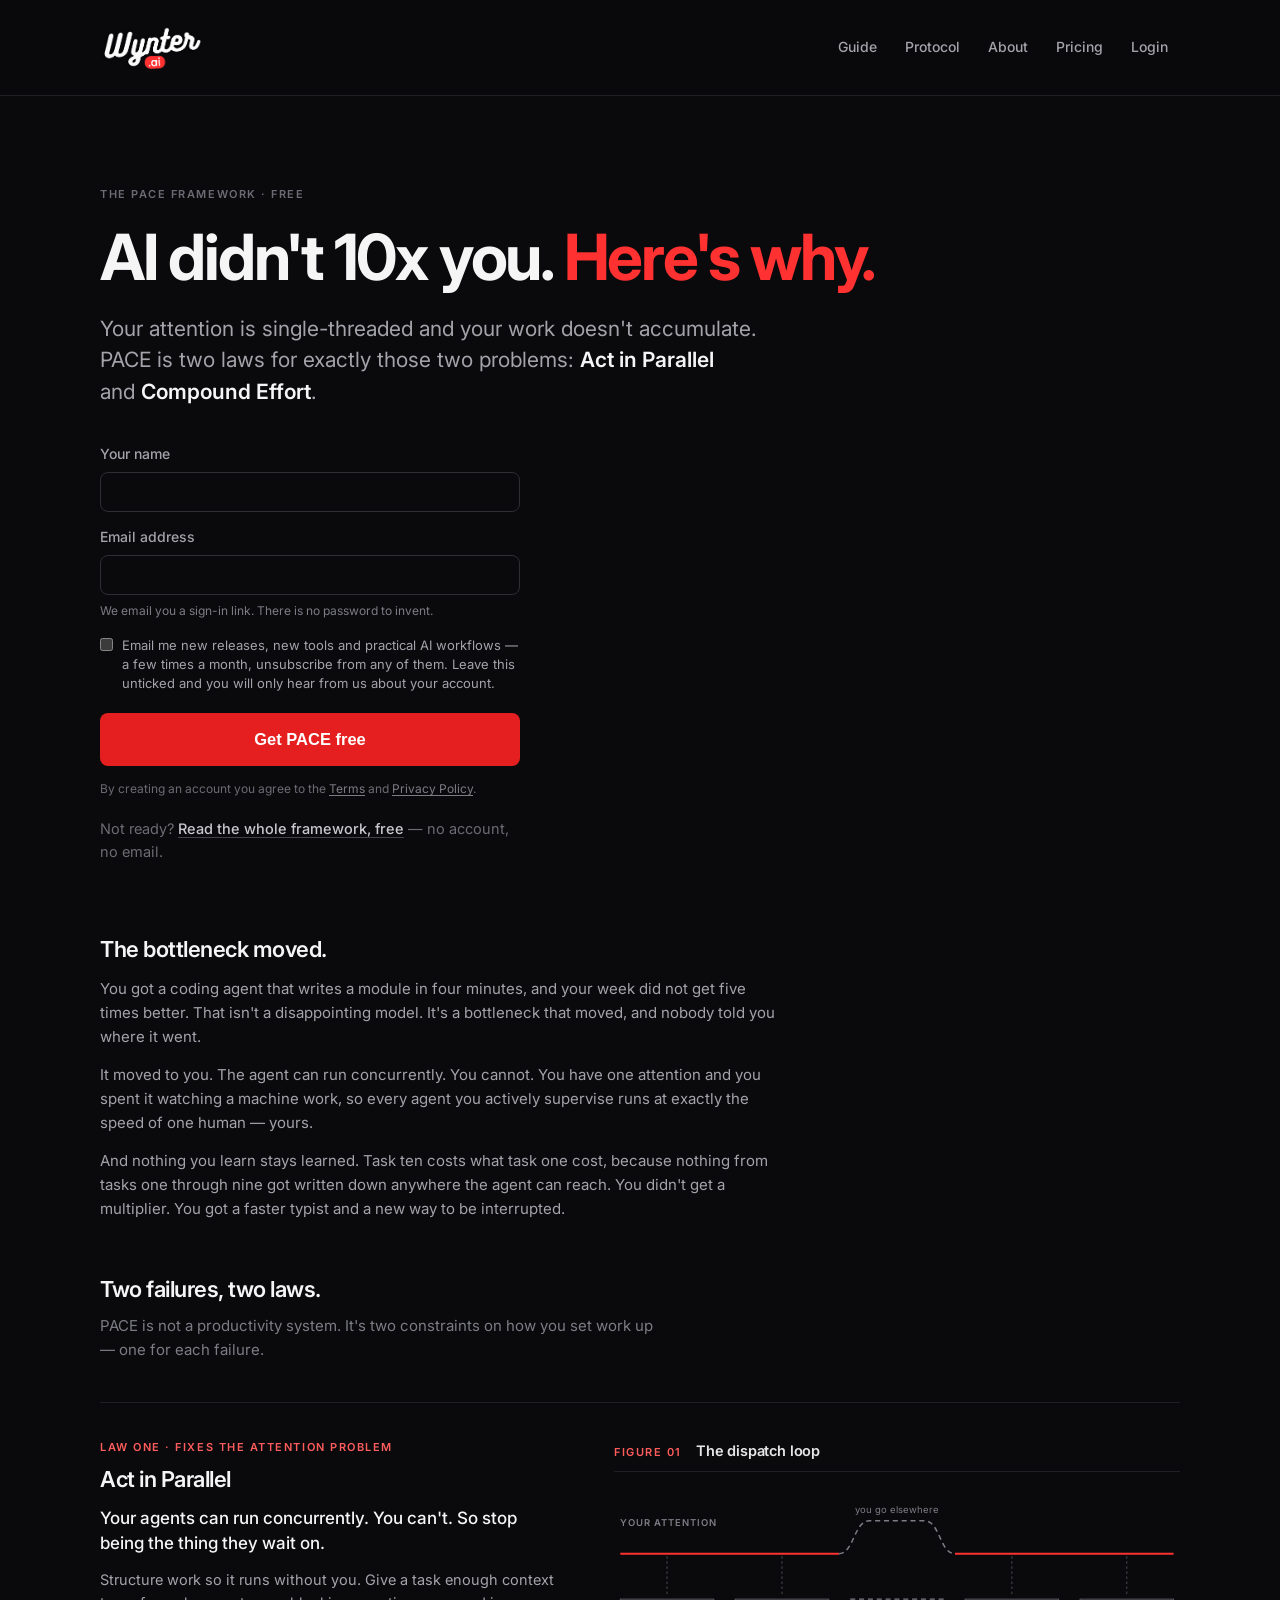
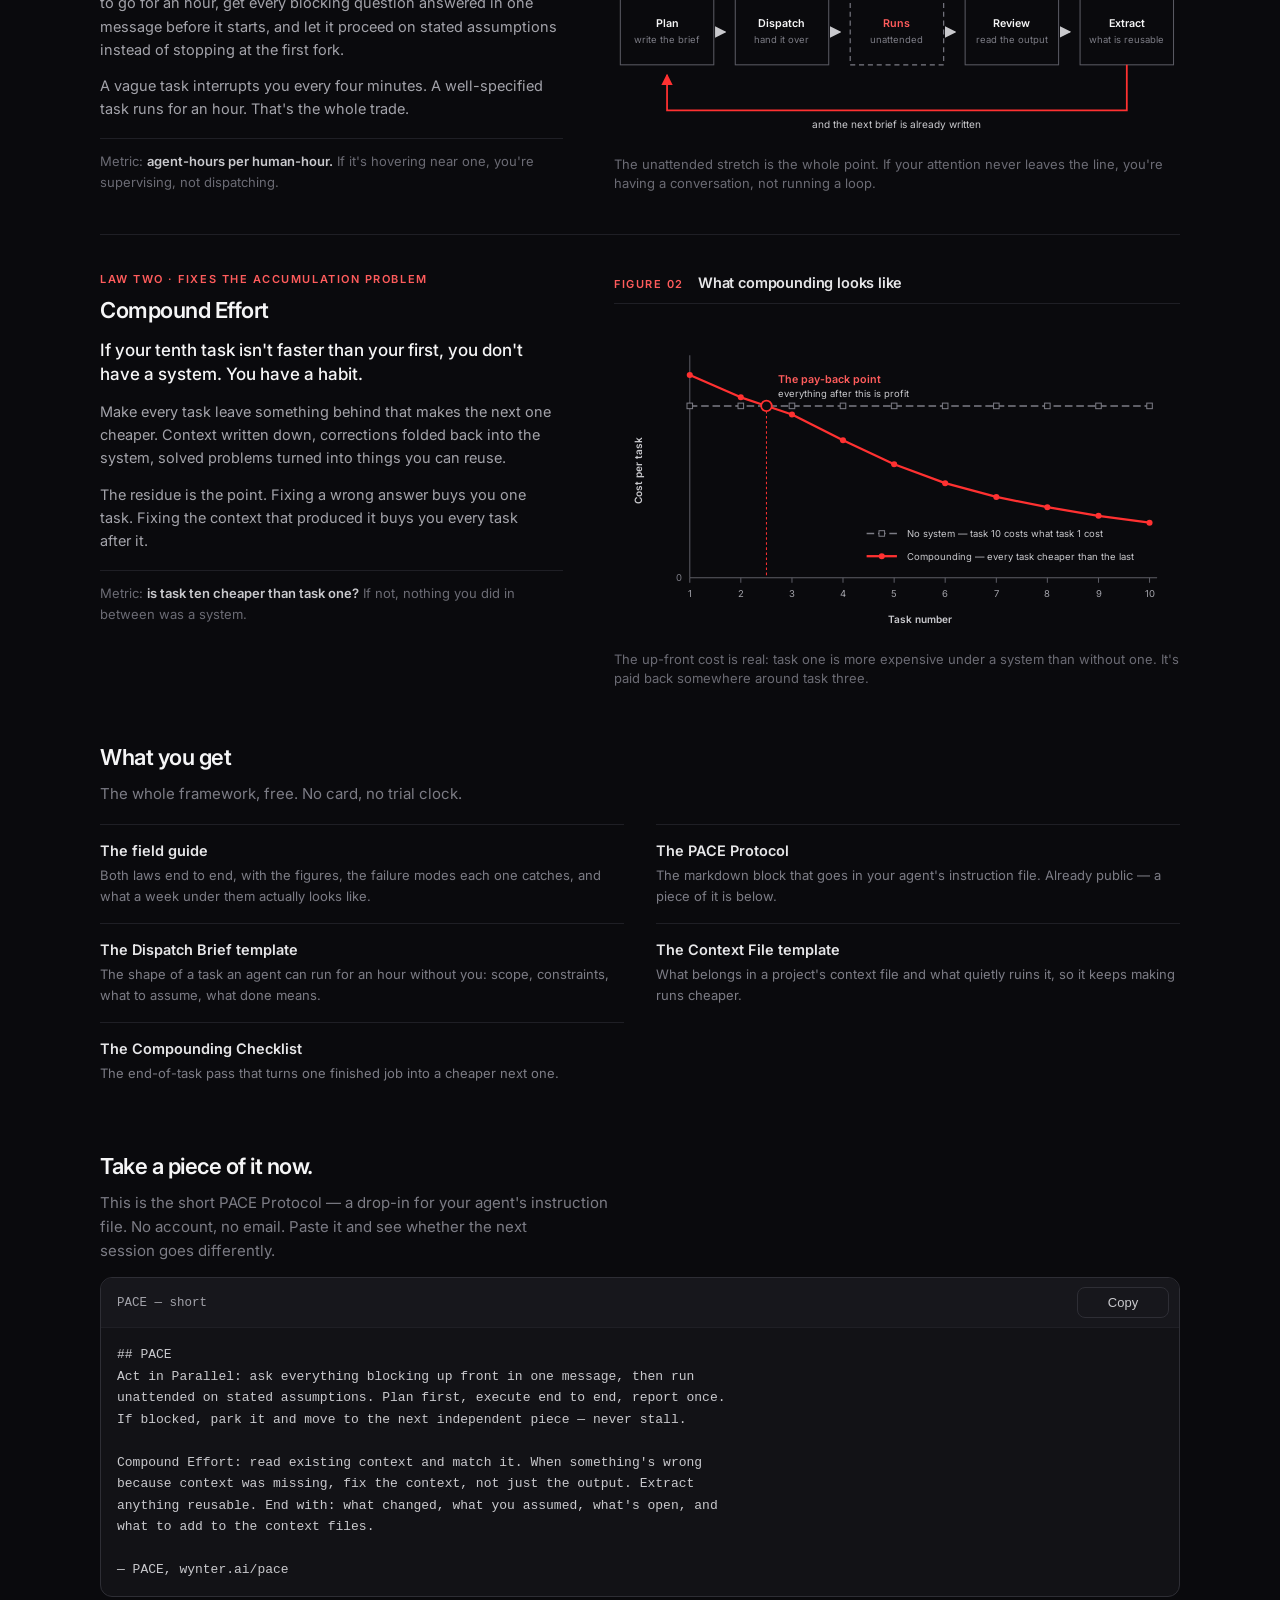
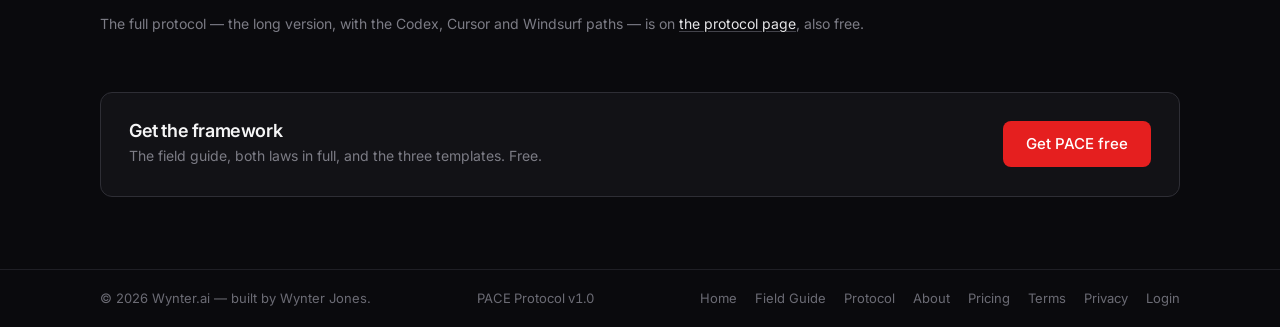
==== index.html @ 8f94af9b "Replace the broken join link with a real signup form Every CTA pointed at account.wynter.ai/join/wyn" ====
<!DOCTYPE html>
<html lang="en">
<head>
<meta charset="utf-8">
<meta name="viewport" content="width=device-width, initial-scale=1">
<title>AI didn't 10x you. Here's why. — Wynter.ai</title>
<meta name="description" content="The bottleneck was never the model's speed. PACE is two laws — Act in Parallel and Compound Effort — for people who work with coding agents. The field guide, the protocol and the templates are free.">
<link rel="canonical" href="https://wynter.ai/">
<meta name="theme-color" content="#0a0a0d">
<meta name="author" content="Wynter Jones">

<meta property="og:type" content="website">
<meta property="og:site_name" content="Wynter.ai">
<meta property="og:url" content="https://wynter.ai/">
<meta property="og:title" content="AI didn't 10x you. Here's why.">
<meta property="og:description" content="Your agents can run concurrently. You can't. PACE is two laws — Act in Parallel and Compound Effort — and the whole framework is free.">
<meta property="og:image" content="https://wynter.ai/assets/og.png">
<meta property="og:image:width" content="1200">
<meta property="og:image:height" content="630">
<meta property="og:image:alt" content="Wynter.ai — the agentic engineer's toolkit">
<meta name="twitter:card" content="summary_large_image">
<meta name="twitter:title" content="AI didn't 10x you. Here's why.">
<meta name="twitter:description" content="Your agents can run concurrently. You can't. PACE is two laws — Act in Parallel and Compound Effort — and the whole framework is free.">
<meta name="twitter:image" content="https://wynter.ai/assets/og.png">

<link rel="icon" href="/assets/favicon.ico" sizes="32x32">
<link rel="icon" href="/assets/favicon-32x32.png" type="image/png" sizes="32x32">
<link rel="icon" href="/assets/favicon-16x16.png" type="image/png" sizes="16x16">
<link rel="apple-touch-icon" href="/assets/apple-touch-icon.png" sizes="180x180">
<link rel="manifest" href="/site.webmanifest">

<link rel="preconnect" href="https://fonts.googleapis.com">
<link rel="preconnect" href="https://fonts.gstatic.com" crossorigin>
<!-- The signup form posts to the account platform, so the connection is worth
     opening before anyone submits. -->
<link rel="preconnect" href="https://account.wynter.ai">
<link rel="preload" as="image" href="/assets/wynterai-logo.png">
<link rel="stylesheet" href="https://fonts.googleapis.com/css2?family=Inter:wght@400;500;600;700&display=swap">
<link rel="stylesheet" href="/styles.css">
<!-- The home page is now a PACE page, so it reuses the same components as
     /pace/ and /pace/protocol/ rather than growing a stylesheet of its own. -->
<link rel="stylesheet" href="/pace.css">

<script type="application/ld+json">
{
  "@context": "https://schema.org",
  "@graph": [
    {
      "@type": "Organization",
      "@id": "https://wynter.ai/#org",
      "name": "Wynter.ai",
      "url": "https://wynter.ai/",
      "logo": "https://wynter.ai/assets/wynterai-logo.png",
      "founder": { "@type": "Person", "name": "Wynter Jones", "url": "https://wynter.ai/about" }
    },
    {
      "@type": "WebSite",
      "@id": "https://wynter.ai/#site",
      "url": "https://wynter.ai/",
      "name": "Wynter.ai",
      "description": "PACE — Parallel Action, Compounding Effort. A free two-law framework for working with coding agents, with a field guide, a drop-in protocol and templates.",
      "publisher": { "@id": "https://wynter.ai/#org" }
    },
    {
      "@type": "WebPage",
      "@id": "https://wynter.ai/#webpage",
      "url": "https://wynter.ai/",
      "name": "AI didn't 10x you. Here's why.",
      "description": "The bottleneck was never the model's speed. PACE is two laws — Act in Parallel and Compound Effort — for people who work with coding agents.",
      "inLanguage": "en",
      "isPartOf": { "@id": "https://wynter.ai/#site" },
      "publisher": { "@id": "https://wynter.ai/#org" },
      "author": { "@type": "Person", "name": "Wynter Jones", "url": "https://wynter.ai/about" },
      "primaryImageOfPage": "https://wynter.ai/assets/og.png",
      "significantLink": [
        "https://wynter.ai/pace/guide/",
        "https://wynter.ai/pace/protocol/"
      ],
      "about": {
        "@type": "Thing",
        "name": "PACE",
        "alternateName": "Parallel Action, Compounding Effort",
        "description": "A two-law framework for working with coding agents: run work in parallel so your attention stops being the bottleneck, and compound effort so the tenth task is faster than the first."
      }
    }
  ]
}
</script>
</head>

<body>
<a class="skip" href="#main">Skip to content</a>

<!-- The nav is the shared block, byte-identical to every other page bar the
     aria-current. It drops the button treatment Login carries elsewhere: this
     page has exactly one button, and it is the one that submits the form. -->
<header class="site-head">
  <div class="shell">
    <a class="brand" href="/" aria-label="Wynter.ai home">
      <img src="/assets/wynterai-logo.png" alt="Wynter.ai" width="510" height="250" fetchpriority="high">
    </a>
    <nav class="nav" aria-label="Main">
      <a href="/pace/guide/">Guide</a>
      <a href="/pace/protocol/">Protocol</a>
      <a href="/about">About</a>
      <a href="/pricing">Pricing</a>
      <a href="https://account.wynter.ai/login">Login</a>
    </nav>
  </div>
</header>

<main id="main" class="offer-page">

  <!-- Above the fold: the hook, the two laws named, the signup. Nothing else. -->
  <section class="hero-offer">
    <div class="shell">
      <div class="offer-lead">
        <p class="eyebrow">The PACE Framework · Free</p>
        <h1>AI didn't 10x you. <em>Here's why.</em></h1>
        <p class="offer-sub">
          Your attention is single-threaded and your work doesn't accumulate.
          PACE is two laws for exactly those two problems: <strong>Act in
          Parallel</strong> and <strong>Compound&nbsp;Effort</strong>.
        </p>
        <!-- The real signup, not a link to one. A plain top-level cross-origin
             POST to WynterHub's /start: it creates the account and emails a
             magic link, then redirects the browser to its own "check your
             email" screen, so there is no thank-you page on this site to keep
             in sync. No JavaScript is involved in any of that — the endpoint is
             Origin-allowlisted, so a fetch() would be refused anyway, and a
             form that needs script to submit is a funnel that dies with one
             blocked file.

             Field names are WynterHub's, not ours: `email_address`, not
             `email`. Renaming one silently drops the value.

             Expect the POST to be refused from localhost or a Netlify preview
             URL — SIGNUP_FORM_ORIGINS is the two production hosts and the
             endpoint fails closed. That is the check working. -->
        <form class="signup-form" id="get-pace"
              method="post" action="https://account.wynter.ai/start">
          <div class="field">
            <label class="field-label" for="signup-name">Your name</label>
            <input class="field-input" id="signup-name" name="name" type="text"
                   autocomplete="name" autocapitalize="words" required>
          </div>

          <div class="field">
            <label class="field-label" for="signup-email">Email address</label>
            <input class="field-input" id="signup-email" name="email_address" type="email"
                   autocomplete="email" autocapitalize="none" spellcheck="false" required>
            <p class="field-hint">
              We email you a sign-in link. There is no password to invent.
            </p>
          </div>

          <!-- Unticked, and the wording says what actually arrives rather than
               "updates". Consent you have to read the privacy policy to
               understand is not consent. -->
          <label class="optin" for="signup-optin">
            <input type="checkbox" id="signup-optin" name="marketing_opt_in" value="1">
            <span>
              Email me new releases, new tools and practical AI workflows &mdash;
              a few times a month, unsubscribe from any of them. Leave this
              unticked and you will only hear from us about your&nbsp;account.
            </span>
          </label>

          <button class="btn btn-primary btn-xl" type="submit">Get PACE free</button>
        </form>

        <p class="signup-note">
          By creating an account you agree to the <a href="/terms">Terms</a> and
          <a href="/privacy">Privacy&nbsp;Policy</a>.
        </p>

        <!-- Deliberately a text link, not a second button: the guide is the
             better first step for anyone not ready to hand over an address, and
             it must not compete with the form above it. -->
        <p class="offer-alt">
          Not ready? <a href="/pace/guide/">Read the whole framework, free</a>
          &mdash; no account, no email.
        </p>
      </div>
    </div>
  </section>

  <div class="shell">

    <section class="section" aria-labelledby="bottleneck">
      <h2 class="section-title tight" id="bottleneck">The bottleneck moved.</h2>
      <div class="prose tight">
        <p>
          You got a coding agent that writes a module in four minutes, and your
          week did not get five times better. That isn't a disappointing model.
          It's a bottleneck that moved, and nobody told you where it&nbsp;went.
        </p>
        <p>
          It moved to you. The agent can run concurrently. You cannot. You have
          one attention and you spent it watching a machine work, so every agent
          you actively supervise runs at exactly the speed of one human &mdash;
          yours.
        </p>
        <p>
          And nothing you learn stays learned. Task ten costs what task one cost,
          because nothing from tasks one through nine got written down anywhere
          the agent can reach. You didn't get a multiplier. You got a faster
          typist and a new way to be&nbsp;interrupted.
        </p>
      </div>
    </section>

    <section class="section" aria-labelledby="two-laws">
      <h2 class="section-title tight" id="two-laws">Two failures, two laws.</h2>
      <p class="section-lede">
        PACE is not a productivity system. It's two constraints on how you set
        work up &mdash; one for each&nbsp;failure.
      </p>

      <!-- Each law: the claim on the left, the figure that proves it on the
           right. Both figures are lifted from the field guide and re-coloured
           for the dark ground by the `.fig` rules in pace.css — the markup and
           its fs-*/st-* classes are unchanged, only the palette they resolve
           to. -->
      <article class="law-block">
        <div class="law-body">
          <p class="law-num">Law One &middot; fixes the attention problem</p>
          <h3>Act in Parallel</h3>
          <p class="law-claim">
            Your agents can run concurrently. You can't. So stop being the thing
            they wait&nbsp;on.
          </p>
          <p>
            Structure work so it runs without you. Give a task enough context to
            go for an hour, get every blocking question answered in one message
            before it starts, and let it proceed on stated assumptions instead of
            stopping at the first fork.
          </p>
          <p>
            A vague task interrupts you every four minutes. A well-specified task
            runs for an hour. That's the whole trade.
          </p>
          <p class="law-metric">
            Metric: <strong>agent-hours per human-hour.</strong> If it's hovering
            near one, you're supervising, not dispatching.
          </p>
        </div>

        <figure class="fig">
          <figcaption class="fig__head">
            <span class="fig__n">Figure 01</span>
            <span class="fig__t">The dispatch loop</span>
          </figcaption>

          <div class="fig__frame">
            <svg class="fig__svg" viewBox="0 0 448 200" role="img"
                 aria-label="A five-step loop: plan, dispatch, the agent runs unattended, review, extract. Your attention follows the first two steps, leaves during the unattended run, and returns at review.">
              <defs>
                <marker id="f2-acc" viewBox="0 0 9 9" refX="8" refY="4.5" markerWidth="9" markerHeight="9"
                        markerUnits="userSpaceOnUse" orient="auto"><path d="M0,0 L9,4.5 L0,9 z" class="fs-acc"/></marker>
                <marker id="f2-mid" viewBox="0 0 9 9" refX="8" refY="4.5" markerWidth="9" markerHeight="9"
                        markerUnits="userSpaceOnUse" orient="auto"><path d="M0,0 L9,4.5 L0,9 z" class="fs-mid"/></marker>
              </defs>

              <!-- your attention: present, then away, then back -->
              <text x="5" y="30" font-size="7.5" class="t-lab fs-mute">Your attention</text>
              <path d="M5,52H178" class="st-acc" stroke-width="1.6"/>
              <path d="M178,52 C190,52 190,26 202,26 H246 C258,26 258,52 270,52"
                    class="st-mute fs-none" stroke-width="1.2" stroke-dasharray="4 3"/>
              <path d="M270,52H443" class="st-acc" stroke-width="1.6"/>
              <text x="224" y="20" font-size="7.5" text-anchor="middle" class="fs-mute">you go elsewhere</text>
              <g class="st-rules" stroke-width="0.6" stroke-dasharray="2 2">
                <path d="M42,54V86 M133,54V86 M315,54V86 M406,54V86"/>
              </g>

              <!-- the five steps -->
              <g class="fs-none st-rules" stroke-width="0.8">
                <rect x="5"   y="88" width="74" height="52"/>
                <rect x="96"  y="88" width="74" height="52"/>
                <rect x="278" y="88" width="74" height="52"/>
                <rect x="369" y="88" width="74" height="52"/>
              </g>
              <rect x="187" y="88" width="74" height="52" class="fs-none st-mute" stroke-width="0.9" stroke-dasharray="4 3"/>

              <g text-anchor="middle">
                <text x="42"  y="110" font-size="8.5" class="tw-6 fs-ink">Plan</text>
                <text x="42"  y="123" font-size="7.5" class="fs-mute">write the brief</text>
                <text x="133" y="110" font-size="8.5" class="tw-6 fs-ink">Dispatch</text>
                <text x="133" y="123" font-size="7.5" class="fs-mute">hand it over</text>
                <text x="224" y="110" font-size="8.5" class="tw-6 fs-acct">Runs</text>
                <text x="224" y="123" font-size="7.5" class="fs-mute">unattended</text>
                <text x="315" y="110" font-size="8.5" class="tw-6 fs-ink">Review</text>
                <text x="315" y="123" font-size="7.5" class="fs-mute">read the output</text>
                <text x="406" y="110" font-size="8.5" class="tw-6 fs-ink">Extract</text>
                <text x="406" y="123" font-size="7.5" class="fs-mute">what is reusable</text>
              </g>

              <g class="st-mid" stroke-width="1" marker-end="url(#f2-mid)">
                <path d="M81,114H88"/>
                <path d="M172,114H179"/>
                <path d="M263,114H270"/>
                <path d="M354,114H361"/>
              </g>

              <!-- and round again -->
              <path d="M406,140 V176 H42 V148" class="st-acc fs-none" stroke-width="1.4" marker-end="url(#f2-acc)"/>
              <text x="224" y="190" font-size="8" text-anchor="middle" class="fs-mid">and the next brief is already written</text>
            </svg>
          </div>

          <p class="fig__cap">
            The unattended stretch is the whole point. If your attention never
            leaves the line, you're having a conversation, not running a loop.
          </p>
        </figure>
      </article>

      <article class="law-block">
        <div class="law-body">
          <p class="law-num">Law Two &middot; fixes the accumulation problem</p>
          <h3>Compound Effort</h3>
          <p class="law-claim">
            If your tenth task isn't faster than your first, you don't have a
            system. You have a&nbsp;habit.
          </p>
          <p>
            Make every task leave something behind that makes the next one
            cheaper. Context written down, corrections folded back into the
            system, solved problems turned into things you can reuse.
          </p>
          <p>
            The residue is the point. Fixing a wrong answer buys you one task.
            Fixing the context that produced it buys you every task after it.
          </p>
          <p class="law-metric">
            Metric: <strong>is task ten cheaper than task one?</strong> If not,
            nothing you did in between was a system.
          </p>
        </div>

        <figure class="fig">
          <figcaption class="fig__head">
            <span class="fig__n">Figure 02</span>
            <span class="fig__t">What compounding looks like</span>
          </figcaption>

          <div class="fig__frame">
            <svg class="fig__svg" viewBox="0 0 448 250" role="img"
                 aria-label="Cost per task over ten tasks. Without a system the cost is flat: task ten costs what task one cost. With a system the first task costs more and every task after it costs less, crossing below the flat line between task two and task three.">
              <path d="M60,28V204" class="st-rules" stroke-width="0.8"/>
              <path d="M60,204H430" class="st-rules" stroke-width="0.8"/>
              <g class="st-rules" stroke-width="0.8">
                <path d="M60,204v4 M100.4,204v4 M140.9,204v4 M181.3,204v4 M221.8,204v4 M262.2,204v4 M302.7,204v4 M343.1,204v4 M383.6,204v4 M424,204v4"/>
              </g>
              <g font-size="7.5" text-anchor="middle" class="fs-mute">
                <text x="60" y="219">1</text><text x="100.4" y="219">2</text><text x="140.9" y="219">3</text>
                <text x="181.3" y="219">4</text><text x="221.8" y="219">5</text><text x="262.2" y="219">6</text>
                <text x="302.7" y="219">7</text><text x="343.1" y="219">8</text><text x="383.6" y="219">9</text>
                <text x="424" y="219">10</text>
              </g>
              <text x="242" y="240" font-size="8" text-anchor="middle" class="tw-6 fs-mid">Task number</text>
              <text x="22" y="119" font-size="8" text-anchor="middle" class="tw-6 fs-mid" transform="rotate(-90 22 119)">Cost per task</text>
              <text x="54" y="207" font-size="7.5" text-anchor="end" class="fs-mute">0</text>

              <!-- no system: flat, dashed, hollow square markers -->
              <path d="M60,68H424" class="st-mute fs-none" stroke-width="1.2" stroke-dasharray="6 3"/>
              <g class="fs-paper st-mute" stroke-width="0.8">
                <rect x="57.8" y="65.8" width="4.4" height="4.4"/>
                <rect x="98.2" y="65.8" width="4.4" height="4.4"/>
                <rect x="138.7" y="65.8" width="4.4" height="4.4"/>
                <rect x="179.1" y="65.8" width="4.4" height="4.4"/>
                <rect x="219.6" y="65.8" width="4.4" height="4.4"/>
                <rect x="260" y="65.8" width="4.4" height="4.4"/>
                <rect x="300.5" y="65.8" width="4.4" height="4.4"/>
                <rect x="340.9" y="65.8" width="4.4" height="4.4"/>
                <rect x="381.4" y="65.8" width="4.4" height="4.4"/>
                <rect x="421.8" y="65.8" width="4.4" height="4.4"/>
              </g>

              <!-- compounding: solid, heavier, filled round markers -->
              <polyline points="60,43.5 100.4,61.2 140.9,74.8 181.3,95.2 221.8,114.2 262.2,129.2 302.7,140.1 343.1,148.2 383.6,155 424,160.5"
                        class="fs-none st-acc" stroke-width="1.8" stroke-linejoin="round"/>
              <g class="fs-acc">
                <circle cx="60" cy="43.5" r="2.4"/><circle cx="100.4" cy="61.2" r="2.4"/>
                <circle cx="140.9" cy="74.8" r="2.4"/><circle cx="181.3" cy="95.2" r="2.4"/>
                <circle cx="221.8" cy="114.2" r="2.4"/><circle cx="262.2" cy="129.2" r="2.4"/>
                <circle cx="302.7" cy="140.1" r="2.4"/><circle cx="343.1" cy="148.2" r="2.4"/>
                <circle cx="383.6" cy="155" r="2.4"/><circle cx="424" cy="160.5" r="2.4"/>
              </g>

              <path d="M120.7,68V204" class="st-acc fs-none" stroke-width="0.8" stroke-dasharray="2 2"/>
              <circle cx="120.7" cy="68" r="4.2" class="fs-paper st-acc" stroke-width="1.4"/>
              <text x="130" y="50" font-size="8.5" class="tw-6 fs-acct">The pay-back point</text>
              <text x="130" y="61" font-size="7.5" class="fs-mid">everything after this is profit</text>

              <path d="M200,169H224" class="st-mute fs-none" stroke-width="1.2" stroke-dasharray="6 3"/>
              <rect x="209.8" y="166.8" width="4.4" height="4.4" class="fs-paper st-mute" stroke-width="0.8"/>
              <text x="232" y="172" font-size="7.5" class="fs-mid">No system &#8212; task 10 costs what task 1 cost</text>
              <path d="M200,187H224" class="st-acc fs-none" stroke-width="1.8"/>
              <circle cx="212" cy="187" r="2.4" class="fs-acc"/>
              <text x="232" y="190" font-size="7.5" class="fs-mid">Compounding &#8212; every task cheaper than the last</text>
            </svg>
          </div>

          <p class="fig__cap">
            The up-front cost is real: task one is more expensive under a system
            than without one. It's paid back somewhere around task three.
          </p>
        </figure>
      </article>
    </section>

    <section class="section" aria-labelledby="what-you-get">
      <h2 class="section-title tight" id="what-you-get">What you get</h2>
      <p class="section-lede">
        The whole framework, free. No card, no trial&nbsp;clock.
      </p>

      <ul class="kit">
        <li>
          <p class="kit-name">The field guide</p>
          <p class="kit-desc">Both laws end to end, with the figures, the failure modes each one catches, and what a week under them actually looks like.</p>
        </li>
        <li>
          <p class="kit-name">The PACE Protocol</p>
          <p class="kit-desc">The markdown block that goes in your agent's instruction file. Already public — a piece of it is below.</p>
        </li>
        <li>
          <p class="kit-name">The Dispatch Brief template</p>
          <p class="kit-desc">The shape of a task an agent can run for an hour without you: scope, constraints, what to assume, what done means.</p>
        </li>
        <li>
          <p class="kit-name">The Context File template</p>
          <p class="kit-desc">What belongs in a project's context file and what quietly ruins it, so it keeps making runs cheaper.</p>
        </li>
        <li>
          <p class="kit-name">The Compounding Checklist</p>
          <p class="kit-desc">The end-of-task pass that turns one finished job into a cheaper next one.</p>
        </li>
      </ul>
    </section>

    <section class="section" aria-labelledby="proof">
      <h2 class="section-title tight" id="proof">Take a piece of it now.</h2>
      <p class="section-lede">
        This is the short PACE Protocol &mdash; a drop-in for your agent's
        instruction file. No account, no email. Paste it and see whether the next
        session goes&nbsp;differently.
      </p>

      <!-- Byte-identical to the `protocol-short` block on /pace/protocol/, so
           the two pages can never hand out two different protocols. The copy
           button ships `hidden` and is unhidden by /pace.js: with scripting off
           nobody is offered a button that cannot work, and the text is still
           there to select. -->
      <div class="codeblock">
        <div class="codeblock-bar">
          <span class="codeblock-name">PACE — short</span>
          <button class="btn btn-secondary copy-btn" type="button"
                  data-copy="protocol-home" aria-live="polite" hidden>Copy</button>
        </div>
        <pre><code id="protocol-home">## PACE
Act in Parallel: ask everything blocking up front in one message, then run
unattended on stated assumptions. Plan first, execute end to end, report once.
If blocked, park it and move to the next independent piece — never stall.

Compound Effort: read existing context and match it. When something's wrong
because context was missing, fix the context, not just the output. Extract
anything reusable. End with: what changed, what you assumed, what's open, and
what to add to the context files.

— PACE, wynter.ai/pace</code></pre>
      </div>

      <p class="proof-more">
        The full protocol &mdash; the long version, with the Codex, Cursor and
        Windsurf paths &mdash; is on
        <a href="/pace/protocol/">the protocol page</a>, also free.
      </p>
    </section>

    <aside class="card cta">
      <div>
        <h2 class="tight">Get the framework</h2>
        <p>The field guide, both laws in full, and the three templates. Free.</p>
      </div>
      <!-- Back to the form at the top rather than a second copy of it. One form
           on the site means one set of field names to keep in step with
           WynterHub. -->
      <a class="btn btn-primary btn-lg" href="#get-pace">Get PACE free</a>
    </aside>

  </div>
</main>

<footer class="site-foot">
  <div class="shell">
    <p>&copy; <span id="year">2026</span> Wynter.ai — built by Wynter Jones.</p>
    <p class="foot-version">PACE Protocol v1.0</p>
    <nav class="foot-links" aria-label="Site">
      <a href="/">Home</a>
      <a href="/pace/guide/">Field Guide</a>
      <a href="/pace/protocol/">Protocol</a>
      <a href="/about">About</a>
      <a href="/pricing">Pricing</a>
      <a href="/terms">Terms</a>
      <a href="/privacy">Privacy</a>
      <a href="https://account.wynter.ai/login">Login</a>
    </nav>
  </div>
</footer>

<script src="/site.js" defer></script>
<script src="/pace.js" defer></script>
</body>
</html>
---- styles.css ----
/* wynter.ai — static marketing site.
 *
 * The tokens below are lifted verbatim from account.wynter.ai's Tailwind theme
 * (WynterHub app/assets/tailwind/application.css) so the funnel and the product
 * are visibly the same surface. Hand-written rather than generated: this site
 * is five HTML files with no build step, and a Tailwind pipeline to produce
 * ~6KB of CSS would be more machinery than the thing it produces.
 *
 * Dark only. The Wynter mark is white script with a red `.ai` badge on
 * transparent, so it only reads on a dark ground — a light theme would need a
 * second logo asset that doesn't exist.
 */

:root {
  --ink-50:  #f5f5f6;
  --ink-100: #e6e6e8;
  --ink-200: #c9c9cd;
  --ink-300: #a3a3aa;
  --ink-400: #7c7c85;
  --ink-500: #5c5c65;
  --ink-600: #43434b;
  --ink-700: #2e2e35;
  --ink-800: #1f1f25;
  --ink-850: #17171c;
  --ink-900: #121216;
  --ink-950: #0a0a0d;

  --signal-50:  #fff1f1;
  --signal-200: #ffc4c4;
  --signal-400: #ff5c5c;
  --signal-500: #ff3131;
  --signal-600: #e51f1f;
  --signal-700: #bd1414;

  --font-sans: "Inter", ui-sans-serif, system-ui, -apple-system, "Segoe UI", Roboto,
               "Helvetica Neue", Arial, sans-serif;
  --font-mono: ui-monospace, "SF Mono", SFMono-Regular, Menlo, Consolas, monospace;

  /* Muted text is NOT --ink-500. That step is 2.99:1 on --ink-950, which fails
     the 3.5:1 floor for secondary text — eyebrows, footers, and fine print were
     all sitting under it. This is the lightest value that clears the floor
     while staying a visible step below --ink-400, so the hierarchy survives the
     fix. --ink-500 stays in the scale for borders and non-text use. */
  --text-muted: #6b6b74;   /* 3.75:1 on --ink-950 */

  --radius-tile: 12px;
  --radius-btn: 8px;
  --shell: 1120px;
  --head-h: 96px;

  color-scheme: dark;
}

/* --------------------------------------------------------------- reset */

*, *::before, *::after { box-sizing: border-box; }

* { margin: 0; }

html {
  -webkit-text-size-adjust: 100%;
  scroll-behavior: smooth;
}

body {
  min-height: 100%;
  background: var(--ink-950);
  color: var(--ink-100);
  font-family: var(--font-sans);
  font-size: 16px;
  line-height: 1.6;
  /* Inherited, so one declaration keeps the last word of every paragraph off a
     line by itself. Headings override with `balance` below. */
  text-wrap: pretty;
  -webkit-font-smoothing: antialiased;
  -moz-osx-font-smoothing: grayscale;
}

img, svg { display: block; max-width: 100%; height: auto; }

h1, h2, h3, h4 {
  text-wrap: balance;
  line-height: 1.15;
  letter-spacing: -0.022em;
  font-weight: 600;
  color: var(--ink-50);
}

a { color: inherit; text-decoration: none; }

code, kbd, samp { font-family: var(--font-mono); font-size: 0.9em; }

::selection { background: rgba(255, 49, 49, 0.3); }

:focus-visible {
  outline: 2px solid var(--signal-500);
  outline-offset: 2px;
  border-radius: 4px;
}

@media (prefers-reduced-motion: reduce) {
  html { scroll-behavior: auto; }
  *, *::before, *::after {
    animation-duration: 0.01ms !important;
    animation-iteration-count: 1 !important;
    transition-duration: 0.01ms !important;
  }
}

/* Skip link: the first thing in the tab order on every page, invisible until
   it has focus. */
.skip {
  position: absolute;
  left: -9999px;
  top: 0;
  z-index: 100;
  background: var(--ink-900);
  border: 1px solid var(--signal-500);
  border-radius: var(--radius-btn);
  padding: 10px 16px;
  font-size: 14px;
}
.skip:focus { left: 12px; top: 12px; }

/* ------------------------------------------------------------ primitives */

.shell {
  width: 100%;
  max-width: var(--shell);
  margin-inline: auto;
  padding-inline: 20px;
}

.eyebrow {
  font-size: 11px;
  font-weight: 600;
  letter-spacing: 0.14em;
  text-transform: uppercase;
  color: var(--text-muted);
}

.btn {
  display: inline-flex;
  align-items: center;
  justify-content: center;
  gap: 8px;
  border: 1px solid transparent;
  border-radius: var(--radius-btn);
  padding: 10px 18px;
  font-size: 14px;
  font-weight: 500;
  line-height: 1.2;
  white-space: nowrap;
  cursor: pointer;
  /* Stated on the button itself rather than left to inherit. A .btn dropped
     inside .prose is still an <a>, so the prose link rule underlined it and the
     CTA came out looking like a hyperlink wearing a button. Owning the property
     here means the component survives being nested in any text context. */
  text-decoration: none;
  transition: background-color 0.15s, border-color 0.15s, color 0.15s, transform 0.15s;
}

/* One step down the brand scale from --signal-500. White on #ff3131 is
   3.66:1, which fails AA for a 14px label; on --signal-600 it is 4.62:1. The
   brand red keeps its job everywhere it is not carrying text — the headline
   accent, the checkmarks, the focus ring, the featured-plan border. */
.btn-primary { background: var(--signal-600); color: #fff; }
.btn-primary:hover { background: var(--signal-700); }

.btn-secondary {
  background: var(--ink-850);
  border-color: var(--ink-700);
  color: var(--ink-200);
}
.btn-secondary:hover { border-color: var(--ink-600); background: var(--ink-800); }

.btn-lg { padding: 13px 22px; font-size: 15px; }

/* One size above .btn-lg, for a page whose entire job is a single button. Only
   the home page uses it, and only once — if a second one ever appears on the
   same screen, one of them is not the call to action. */
.btn-xl { padding: 16px 30px; font-size: 16.5px; font-weight: 600; }

.card {
  background: var(--ink-900);
  border: 1px solid var(--ink-700);
  border-radius: var(--radius-tile);
}

/* --------------------------------------------------------------- header */

.site-head {
  height: var(--head-h);
  display: flex;
  align-items: center;
  border-bottom: 1px solid var(--ink-800);
  background: rgba(10, 10, 13, 0.85);
  backdrop-filter: blur(10px);
  position: sticky;
  top: 0;
  z-index: 40;
}

.site-head .shell {
  display: flex;
  align-items: center;
  justify-content: space-between;
  gap: 16px;
}

/* The mark carries its own drop shadow and a fair amount of transparent
   margin, so it needs more height than a typical wordmark to read at the same
   optical weight. */
.brand { display: inline-flex; align-items: center; }
.brand img { height: 52px; width: auto; }

.nav {
  display: flex;
  align-items: center;
  gap: 4px;
}

.nav a {
  padding: 8px 12px;
  border-radius: var(--radius-btn);
  font-size: 14px;
  font-weight: 500;
  color: var(--ink-300);
  transition: color 0.15s, background-color 0.15s;
}
.nav a:hover { color: var(--ink-50); background: var(--ink-850); }
.nav a[aria-current="page"] { color: var(--ink-50); }

/* The login link is the one action in the bar, so it takes a button shape
   while About/Pricing stay as plain text links. */
.nav .btn { margin-left: 6px; }
.nav .btn:hover { background: var(--ink-800); }

/* --------------------------------------------------------------- footer */

.site-foot {
  border-top: 1px solid var(--ink-800);
  padding-block: 18px;
  font-size: 13px;
  color: var(--text-muted);
}

.site-foot .shell {
  display: flex;
  flex-wrap: wrap;
  align-items: center;
  justify-content: space-between;
  gap: 10px 20px;
}

.foot-links { display: flex; flex-wrap: wrap; gap: 18px; }
.foot-links a { transition: color 0.15s; }
.foot-links a:hover { color: var(--ink-200); }

/* ============================================================ opt-in page
 *
 * One viewport, no scrolling: header, hero, footer laid out as three rows of
 * a full-height grid. `dvh` rather than `vh` so mobile browser chrome doesn't
 * push the footer under the fold. It degrades to scrolling on short or narrow
 * viewports — `min-height` rather than `height` — because a hero clipped to
 * fit is worse than a hero you nudge.
 */

.page-optin {
  min-height: 100dvh;
  display: grid;
  grid-template-rows: auto 1fr auto;
}

/* The opt-in header doesn't stick: there is nothing to scroll past. */
.page-optin .site-head { position: static; backdrop-filter: none; background: none; }

.hero {
  display: flex;
  align-items: center;
  padding-block: clamp(24px, 5vh, 64px);
}

/* Three blocks, two columns. The copy is split into `lead` (eyebrow, headline,
   sub) and `detail` (the checklist and app strip) rather than one column, so
   the phone layout can slot the sign-up card between them — see the stacked
   areas under `max-width: 900px`. Left as one block, the card landed below a
   checklist and nine app pills, which is a long way to scroll to reach the
   only button that matters. */
.hero .shell {
  display: grid;
  grid-template-columns: minmax(0, 1.05fr) minmax(0, 0.95fr);
  grid-template-areas:
    "lead   signup"
    "detail signup";
  align-content: center;
  align-items: center;
  column-gap: clamp(32px, 5vw, 72px);
}

.hero-lead { grid-area: lead; }
.hero-detail { grid-area: detail; }
.signup { grid-area: signup; }

/* Pages with nothing in the second column (the 404) get the full width. */
.hero .shell-single {
  grid-template-columns: minmax(0, 1fr);
  grid-template-areas: "lead";
}

.hero h1 {
  margin-top: 14px;
  font-size: clamp(2rem, 1.15rem + 2.6vw, 3.25rem);
  font-weight: 700;
  letter-spacing: -0.03em;
}

/* The accent falls on the one word carrying the offer, not on a whole line —
   red is the only accent in the system and it stops meaning "act here" the
   moment it decorates. */
.hero h1 em { font-style: normal; color: var(--signal-500); }

.hero-sub {
  margin-top: 16px;
  max-width: 46ch;
  font-size: clamp(1rem, 0.94rem + 0.2vw, 1.125rem);
  color: var(--ink-400);
}

.checks {
  margin-top: 22px;
  display: grid;
  gap: 9px;
  list-style: none;
  padding: 0;
  font-size: 14.5px;
  color: var(--ink-300);
}

.checks li { display: flex; align-items: flex-start; gap: 10px; }

.checks svg {
  flex: none;
  width: 17px;
  height: 17px;
  margin-top: 3px;
  color: var(--signal-500);
}

.checks strong { color: var(--ink-100); font-weight: 600; }

.checks a {
  color: inherit;
  text-decoration: underline;
  text-underline-offset: 2px;
  text-decoration-color: var(--ink-600);
}
.checks a:hover { color: var(--ink-50); text-decoration-color: var(--signal-500); }

/* ------------------------------------------------------- sign-up column */

.signup {
  width: 100%;
  max-width: 420px;
  margin-inline: auto;
}

/* Padding and button metrics match <wynter-login>'s own card in WynterHub
   (widgets/scripts/v1.js). Nothing on this site embeds that widget — the CTA
   goes to the hosted lead page instead — but the card a visitor lands on next
   is the account platform's, and arriving at an identically proportioned card
   is what makes the handoff feel like one flow rather than two sites. */
.signup-card { padding: 18px; }

.signup-card p {
  margin: 8px 0 16px;
  font-size: 14px;
  color: var(--ink-300);
}

.signup-card .btn {
  width: 100%;
  padding: 9px 16px;
}

.signup-card .btn + .btn { margin-top: 8px; }

/* ------------------------------------------------------------ form fields
 *
 * Ported from WynterHub's `.field-label` / `.field-input` components. A
 * visitor fills these in here and lands on account.wynter.ai mid-flow — if the
 * inputs changed shape across that jump it would read as two different sites
 * rather than one signup.
 */

.field { margin-top: 14px; }

.field-label {
  display: block;
  margin-bottom: 6px;
  font-size: 14px;
  font-weight: 500;
  color: var(--ink-300);
}

.field-input {
  display: block;
  width: 100%;
  border: 1px solid var(--ink-700);
  border-radius: var(--radius-btn);
  background: var(--ink-950);
  padding: 8px 12px;
  font: inherit;
  font-size: 14px;
  color: var(--ink-100);
  transition: border-color 0.15s, box-shadow 0.15s;
}

/* Placeholders are meant to recede behind a real value, and are not
   content — WCAG's text floor doesn't apply, and lifting it made empty
   fields look filled in. */
.field-input::placeholder { color: var(--ink-500); }

.field-input:focus {
  border-color: var(--signal-500);
  box-shadow: 0 0 0 2px rgba(255, 49, 49, 0.25);
  outline: none;
}

.field-hint { margin-top: 6px; font-size: 12px; color: var(--ink-400); }

/* The marketing opt-in. The wording is WynterHub's stored consent evidence, so
   it is never abbreviated to fit — the box wraps instead. */
.optin {
  display: flex;
  align-items: flex-start;
  gap: 9px;
  margin: 16px 0 0;
  font-size: 13px;
  line-height: 1.45;
  color: var(--ink-300);
  cursor: pointer;
}

.optin input {
  margin-top: 2px;
  accent-color: var(--signal-500);
  flex: none;
}

.signup-card .btn[type="submit"] { margin-top: 16px; }

/* The fine print under the card: what happens on the next screen, and the
   legal links. Outside the card rather than in it, so the card stays two
   buttons and a sentence. */
.signup-note {
  margin-top: 14px;
  font-size: 12px;
  line-height: 1.55;
  color: var(--text-muted);
}
.signup-note a { color: var(--ink-400); text-decoration: underline; text-underline-offset: 2px; }
.signup-note a:hover { color: var(--ink-200); }

[hidden] { display: none !important; }

.actions {
  margin-top: 26px;
  display: flex;
  flex-wrap: wrap;
  gap: 10px;
}

/* ------------------------------------------------------------- app strip */

.strip { margin-top: clamp(22px, 4vh, 34px); }

.strip-list {
  margin-top: 10px;
  display: flex;
  flex-wrap: wrap;
  gap: 6px;
  list-style: none;
  padding: 0;
}

.strip-list li {
  border: 1px solid var(--ink-800);
  background: var(--ink-900);
  border-radius: 999px;
  padding: 5px 11px;
  font-size: 12.5px;
  font-weight: 600;
  letter-spacing: -0.01em;
  color: var(--ink-400);
  transition: color 0.15s, border-color 0.15s;
}
.strip-list li:hover { color: var(--ink-100); border-color: var(--ink-600); }

/* ========================================================= content pages */

.page { padding-block: clamp(48px, 8vh, 88px); }

.page-head { max-width: 62ch; }

.page-head h1 {
  margin-top: 12px;
  font-size: clamp(2rem, 1.4rem + 1.9vw, 2.75rem);
  font-weight: 700;
}

/* Deliberately close to the h1 in weight and size. On a page whose headline is
   a question, the lede is the answer — at 17px regular it read as a caption
   under the real content rather than as the thing worth reading. */
.page-head .lede {
  margin-top: 18px;
  font-size: clamp(1.1875rem, 1.05rem + 0.6vw, 1.5rem);
  font-weight: 500;
  line-height: 1.45;
  letter-spacing: -0.011em;
  color: var(--ink-300);
}

.prose { max-width: 68ch; margin-top: 40px; }

.prose h2 {
  margin-top: 40px;
  font-size: 1.25rem;
  font-weight: 600;
}

.prose h3 {
  margin-top: 28px;
  font-size: 1rem;
  font-weight: 600;
  color: var(--ink-100);
}

.prose p, .prose li {
  margin-top: 14px;
  font-size: 15px;
  color: var(--ink-300);
}

.prose ul, .prose ol { margin-top: 8px; padding-left: 20px; }
.prose li { margin-top: 8px; }
.prose li::marker { color: var(--ink-600); }

/* `:not(.btn)` rather than a `text-decoration: none` on the button, because
   `.prose a` is specificity (0,1,1) and `.btn` is (0,1,0) — the button rule
   loses no matter what order it appears in, which is how a call to action ended
   up underlined inside the About page's prose. Excluding it here is the only
   version that holds. */
.prose a:not(.btn) {
  color: var(--ink-100);
  text-decoration: underline;
  text-underline-offset: 2px;
  text-decoration-color: var(--ink-600);
}
.prose a:not(.btn):hover { text-decoration-color: var(--signal-500); }

.prose strong { color: var(--ink-100); font-weight: 600; }

.prose-meta {
  margin-top: 8px;
  font-size: 13px;
  color: var(--text-muted);
}

/* ------------------------------------------------------------ about page */

.about-grid {
  margin-top: 44px;
  display: grid;
  grid-template-columns: minmax(0, 1fr) 300px;
  align-items: start;
  gap: 48px;
}

.about-grid .prose { margin-top: 0; }

.sidecard { padding: 20px; position: sticky; top: calc(var(--head-h) + 20px); }

.sidecard h2 {
  font-size: 13px;
  font-weight: 600;
  letter-spacing: 0.14em;
  text-transform: uppercase;
  color: var(--text-muted);
}

/* A plain block rather than a grid: an even grid gap put the same space
   between a term and its own definition as between one pair and the next,
   which read as four loose lines instead of four labelled facts. */
.sidecard dl { margin-top: 14px; font-size: 14px; }
.sidecard dt { font-size: 12px; color: var(--text-muted); margin-top: 16px; }
.sidecard dt:first-child { margin-top: 0; }
.sidecard dd { margin: 3px 0 0; color: var(--ink-200); }
.sidecard dd a { text-decoration: underline; text-underline-offset: 2px; text-decoration-color: var(--ink-600); }
.sidecard dd a:hover { text-decoration-color: var(--signal-500); }

/* -------------------------------------------------------------- signature
 *
 * White strokes on transparent, so it only exists on the dark ground — same
 * constraint as the logo. Held slightly back: it signs off the page rather
 * than competing with the call to action underneath it.
 */

.signature {
  margin: 40px 0 0;
}

.signature img {
  width: 100%;
  max-width: 260px;
  height: auto;
  opacity: 0.82;
}

/* ---------------------------------------------------------- pricing page */

.plans {
  margin-top: 44px;
  display: grid;
  grid-template-columns: repeat(2, minmax(0, 1fr));
  gap: 18px;
  align-items: start;
}

.plan { padding: 26px; display: flex; flex-direction: column; height: 100%; }

/* Pro is the recommendation, and the border says so — the accent is load
   bearing here rather than decorative. */
.plan-featured {
  border-color: rgba(255, 49, 49, 0.55);
  background: linear-gradient(180deg, rgba(255, 49, 49, 0.06), transparent 220px), var(--ink-900);
}

.plan-head {
  display: flex;
  align-items: baseline;
  justify-content: space-between;
  gap: 12px;
}

.plan h2 { font-size: 1.0625rem; font-weight: 600; }

.badge {
  display: inline-flex;
  align-items: center;
  border-radius: 999px;
  padding: 3px 9px;
  font-size: 11px;
  font-weight: 600;
  letter-spacing: 0.02em;
  background: rgba(255, 49, 49, 0.12);
  color: var(--signal-400);
}

.price {
  margin-top: 18px;
  display: flex;
  align-items: baseline;
  gap: 6px;
}

.price-num {
  font-size: 2.75rem;
  font-weight: 700;
  letter-spacing: -0.04em;
  line-height: 1;
  color: var(--ink-50);
  font-variant-numeric: tabular-nums;
}

.price-per { font-size: 14px; color: var(--text-muted); }

.plan-desc { margin-top: 12px; font-size: 14px; color: var(--ink-400); }

.plan .checks { margin-top: 20px; flex: 1; }

.plan .btn { margin-top: 24px; }

/* ------------------------------------------------------- what's included */

.tools {
  margin-top: 18px;
  display: grid;
  grid-template-columns: repeat(2, minmax(0, 1fr));
  gap: 2px 32px;
  list-style: none;
  padding: 0;
}

.tools li {
  border-top: 1px solid var(--ink-800);
  padding: 13px 0;
}

.tool-result { font-size: 14.5px; color: var(--ink-200); }

/* Held back deliberately. The product name is here to be findable, not to be
   the thing anyone reads first. */
.tool-name {
  margin-top: 2px;
  font-size: 12px;
  color: var(--text-muted);
}

/* -------------------------------------------------------- credit packs */

.packs {
  margin-top: 18px;
  display: grid;
  grid-template-columns: repeat(3, minmax(0, 1fr));
  gap: 12px;
}

.pack {
  padding: 18px;
  display: flex;
  align-items: baseline;
  justify-content: space-between;
  gap: 12px;
  background: var(--ink-850);
}

.pack-amount {
  font-size: 1.25rem;
  font-weight: 700;
  letter-spacing: -0.02em;
  color: var(--ink-50);
  font-variant-numeric: tabular-nums;
}

.pack-label { font-size: 12px; color: var(--text-muted); margin-top: 2px; }

.pack-price {
  font-size: 15px;
  font-weight: 600;
  color: var(--signal-400);
  font-variant-numeric: tabular-nums;
}

.pack-note { margin-top: 14px; }

/* ------------------------------------------------------------------ FAQ */

.faq { margin-top: 20px; max-width: 68ch; }

.faq details {
  border-top: 1px solid var(--ink-800);
  padding: 16px 0;
}
.faq details:last-child { border-bottom: 1px solid var(--ink-800); }

.faq summary {
  cursor: pointer;
  list-style: none;
  font-size: 15px;
  font-weight: 500;
  color: var(--ink-100);
  display: flex;
  justify-content: space-between;
  gap: 16px;
}
.faq summary::-webkit-details-marker { display: none; }

.faq summary::after {
  content: "+";
  color: var(--text-muted);
  font-size: 18px;
  line-height: 1;
  flex: none;
}
.faq details[open] summary::after { content: "−"; }

.faq p { margin-top: 10px; font-size: 14.5px; color: var(--ink-400); }

/* ---------------------------------------------------- section primitives
 *
 * These exist so no page needs a `style` attribute: the Content-Security-Policy
 * in netlify.toml refuses inline styles and inline scripts outright, and one
 * `style="margin-top:56px"` would force `style-src 'unsafe-inline'` back on for
 * the whole site.
 */

.section { margin-top: 56px; }

.section-title {
  margin-top: 10px;
  font-size: 1.375rem;
  font-weight: 600;
}

.section-lede {
  margin-top: 12px;
  max-width: 62ch;
  font-size: 15px;
  color: var(--ink-400);
}

.tight { margin-top: 0; }

/* --------------------------------------------------------------- CTA row */

.cta {
  margin-top: 56px;
  padding: 28px;
  display: flex;
  flex-wrap: wrap;
  align-items: center;
  justify-content: space-between;
  gap: 20px;
  background: var(--ink-900);
}

.cta h2 { font-size: 1.125rem; font-weight: 600; }
.cta p { margin-top: 4px; font-size: 14px; color: var(--ink-400); }

/* ----------------------------------------------------------- responsive */

@media (max-width: 900px) {
  /* Headline, then the sign-up card, then the supporting detail. */
  .hero .shell {
    grid-template-columns: minmax(0, 1fr);
    grid-template-areas: "lead" "signup" "detail";
    row-gap: 30px;
  }
  .hero .shell-single { grid-template-areas: "lead"; }
  .signup { max-width: none; }
  .strip { margin-top: 26px; }
  .about-grid { grid-template-columns: minmax(0, 1fr); gap: 32px; }
  .sidecard { position: static; }
  .plans { grid-template-columns: minmax(0, 1fr); }
  .packs { grid-template-columns: minmax(0, 1fr); }
  .tools { grid-template-columns: minmax(0, 1fr); gap: 0; }
}

/* Guide and Protocol joined the bar, so it carries five destinations plus the
   mark. That will not fit on one 375px line, and shrinking the labels far
   enough to make it fit puts them under 12px. Below the tablet breakpoint the
   header becomes two centred rows instead.
   --head-h is redefined rather than abandoned because `.sidecard` and the
   guide's scroll-margin both offset by it; min-height keeps the real bar and
   the token in agreement. */
@media (max-width: 720px) {
  :root { --head-h: 112px; }

  .site-head {
    height: auto;
    min-height: var(--head-h);
    padding-block: 12px;
  }
  .site-head .shell { flex-wrap: wrap; justify-content: center; row-gap: 8px; }
  .nav { flex-wrap: wrap; justify-content: center; row-gap: 4px; }
}

@media (max-width: 560px) {
  /* Sized so all five labels still hold one line inside 375px. */
  .nav { gap: 2px; }
  .nav a { padding: 8px 8px; font-size: 13px; }
  .brand img { height: 38px; }
  .hero { padding-block: 32px; }
  .site-foot .shell { justify-content: flex-start; }
}

/* Below roughly a landscape phone there is no honest way to fit a headline, a
   sign-up card, and a footer in one screen — so stop trying and let it scroll. */
@media (max-height: 620px) {
  .page-optin { min-height: 0; }
  .hero { padding-block: 32px; }
}
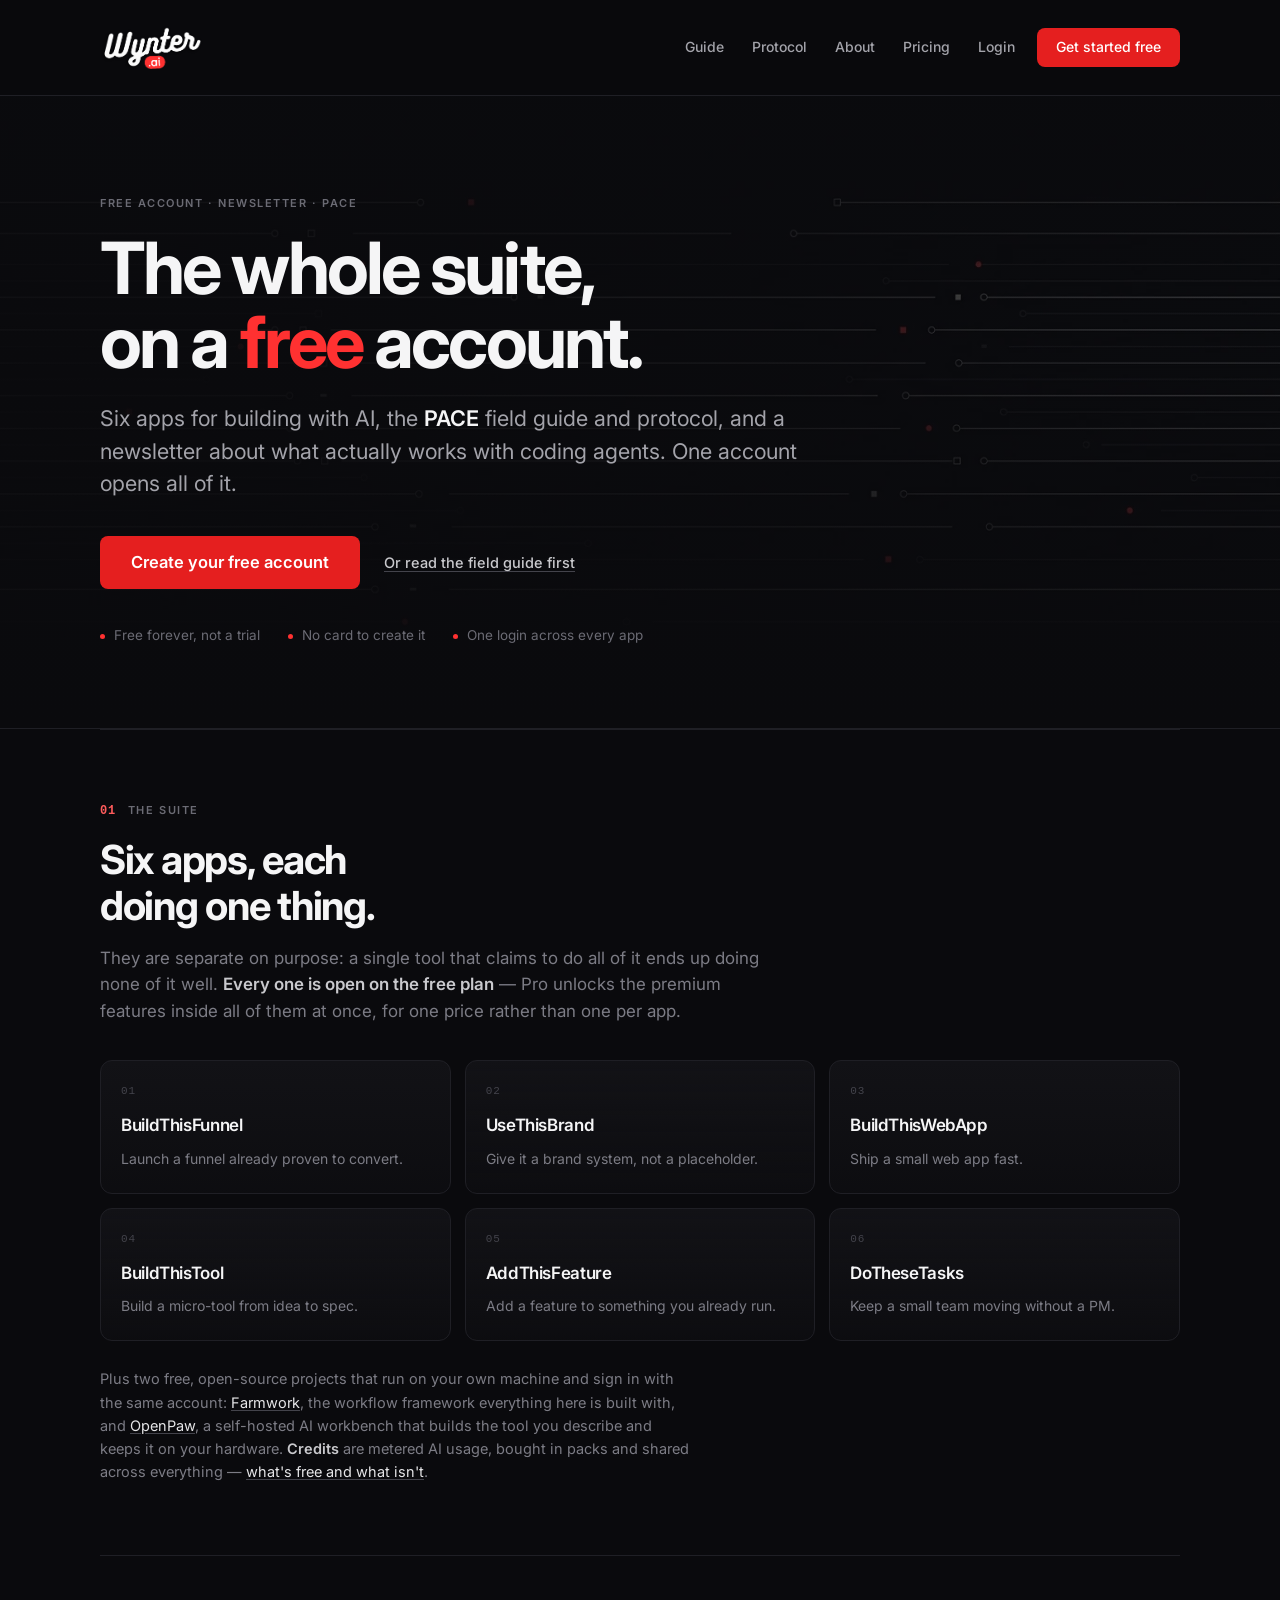
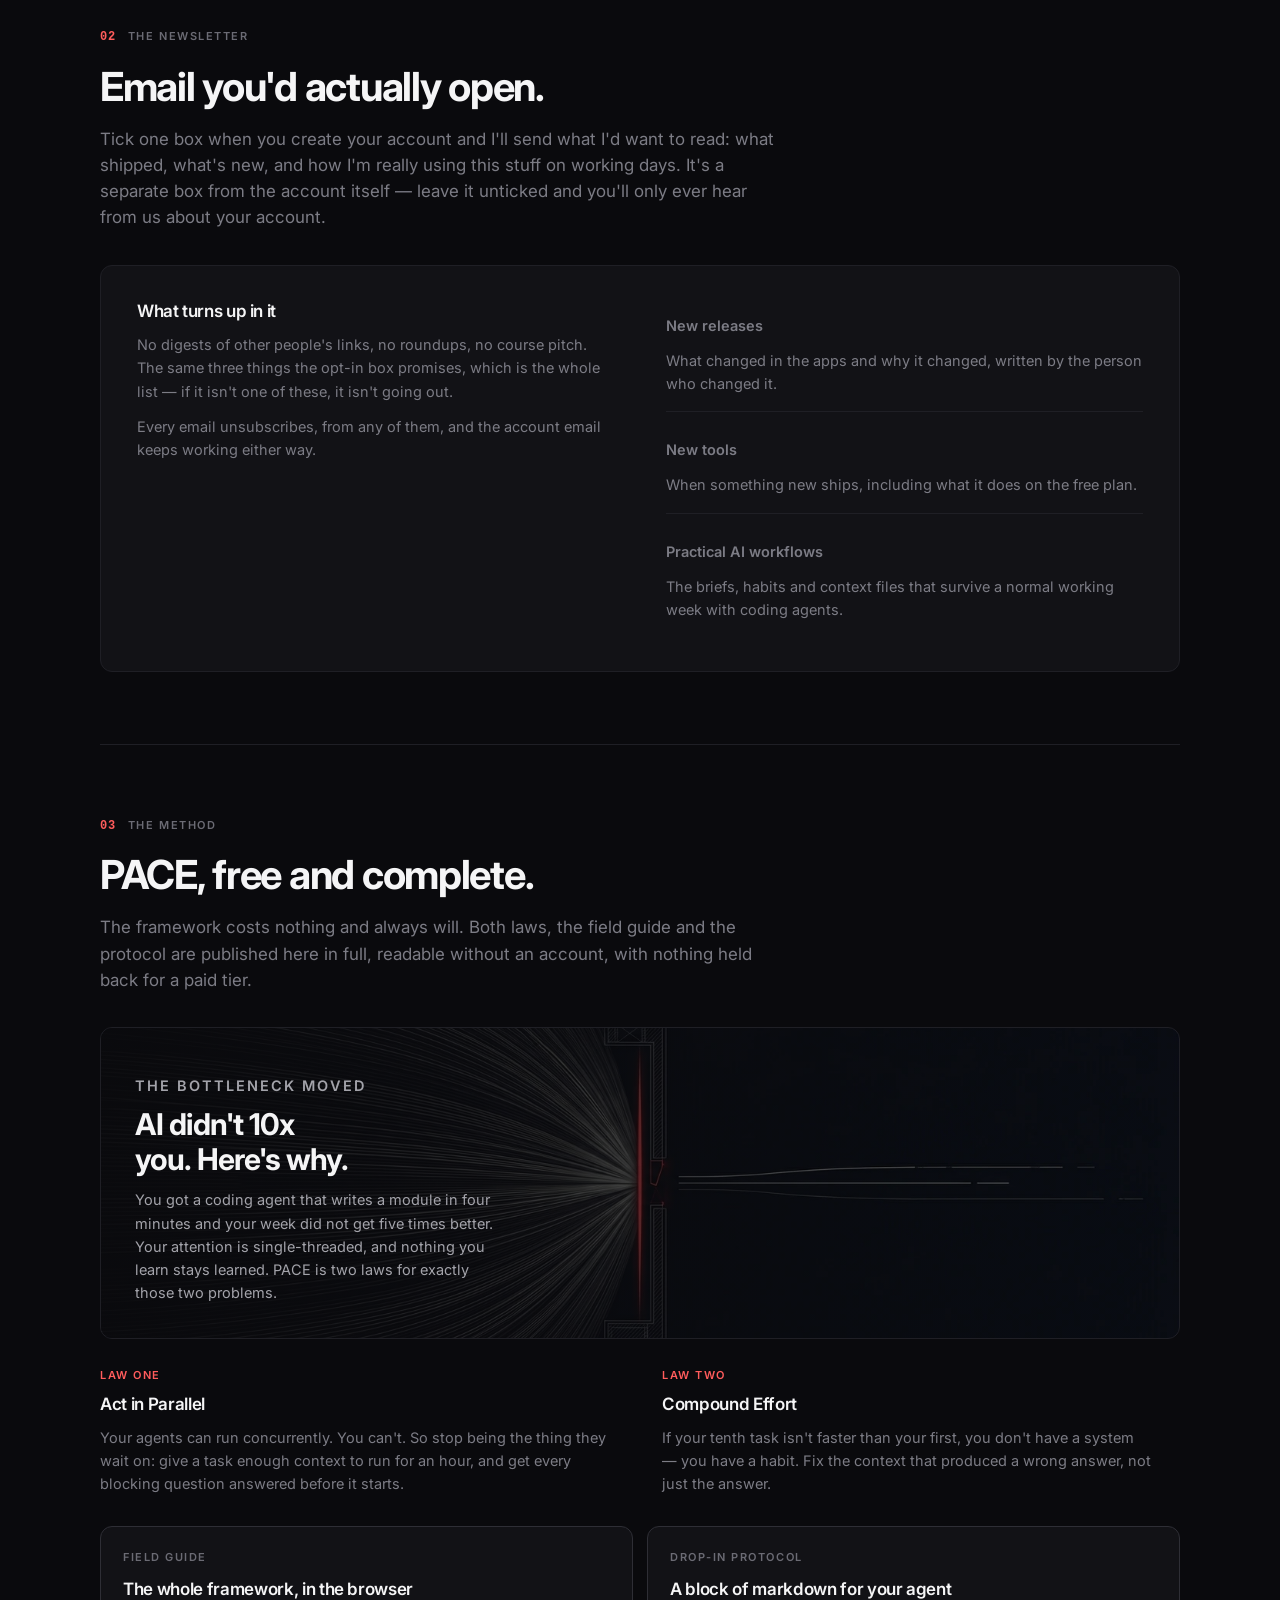
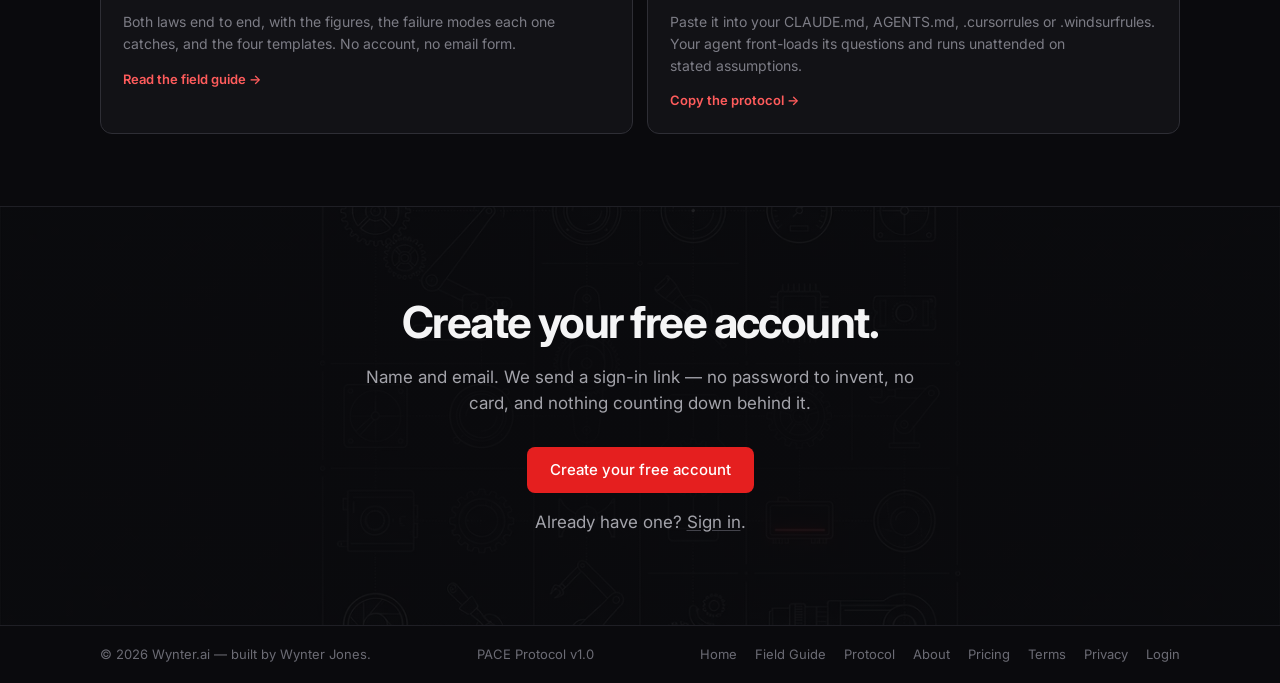
==== commit 65bf4911: "Rewrite the home page around the free account, not just PACE The offer is a free account that opens " ====
--- a/index.html
+++ b/index.html
@@ -3,8 +3,8 @@
 <head>
 <meta charset="utf-8">
 <meta name="viewport" content="width=device-width, initial-scale=1">
-<title>AI didn't 10x you. Here's why. — Wynter.ai</title>
-<meta name="description" content="The bottleneck was never the model's speed. PACE is two laws — Act in Parallel and Compound Effort — for people who work with coding agents. The field guide, the protocol and the templates are free.">
+<title>One free account, the whole suite — Wynter.ai</title>
+<meta name="description" content="Six apps for building with AI, the PACE field guide and drop-in protocol, and a newsletter on working with coding agents. One free account opens all of it — no card, no trial clock.">
 <link rel="canonical" href="https://wynter.ai/">
 <meta name="theme-color" content="#0a0a0d">
 <meta name="author" content="Wynter Jones">
@@ -12,15 +12,15 @@
 <meta property="og:type" content="website">
 <meta property="og:site_name" content="Wynter.ai">
 <meta property="og:url" content="https://wynter.ai/">
-<meta property="og:title" content="AI didn't 10x you. Here's why.">
-<meta property="og:description" content="Your agents can run concurrently. You can't. PACE is two laws — Act in Parallel and Compound Effort — and the whole framework is free.">
+<meta property="og:title" content="One free account, the whole suite">
+<meta property="og:description" content="Six apps for building with AI, the PACE field guide and protocol, and a newsletter on working with coding agents. One free account opens all of it.">
 <meta property="og:image" content="https://wynter.ai/assets/og.png">
 <meta property="og:image:width" content="1200">
 <meta property="og:image:height" content="630">
 <meta property="og:image:alt" content="Wynter.ai — the agentic engineer's toolkit">
 <meta name="twitter:card" content="summary_large_image">
-<meta name="twitter:title" content="AI didn't 10x you. Here's why.">
-<meta name="twitter:description" content="Your agents can run concurrently. You can't. PACE is two laws — Act in Parallel and Compound Effort — and the whole framework is free.">
+<meta name="twitter:title" content="One free account, the whole suite">
+<meta name="twitter:description" content="Six apps for building with AI, the PACE field guide and protocol, and a newsletter on working with coding agents. One free account opens all of it.">
 <meta name="twitter:image" content="https://wynter.ai/assets/og.png">
 
 <link rel="icon" href="/assets/favicon.ico" sizes="32x32">
@@ -31,15 +31,13 @@
 
 <link rel="preconnect" href="https://fonts.googleapis.com">
 <link rel="preconnect" href="https://fonts.gstatic.com" crossorigin>
-<!-- The signup form posts to the account platform, so the connection is worth
-     opening before anyone submits. -->
-<link rel="preconnect" href="https://account.wynter.ai">
 <link rel="preload" as="image" href="/assets/wynterai-logo.png">
+<!-- The hero plate is the largest thing above the fold and it arrives from a
+     CSS background, which the preload scanner will not find on its own. -->
+<link rel="preload" as="image" href="/assets/pace/divider-02-parallel-web.webp">
 <link rel="stylesheet" href="https://fonts.googleapis.com/css2?family=Inter:wght@400;500;600;700&display=swap">
 <link rel="stylesheet" href="/styles.css">
-<!-- The home page is now a PACE page, so it reuses the same components as
-     /pace/ and /pace/protocol/ rather than growing a stylesheet of its own. -->
-<link rel="stylesheet" href="/pace.css">
+<link rel="stylesheet" href="/home.css">
 
 <script type="application/ld+json">
 {
@@ -58,30 +56,26 @@
       "@id": "https://wynter.ai/#site",
       "url": "https://wynter.ai/",
       "name": "Wynter.ai",
-      "description": "PACE — Parallel Action, Compounding Effort. A free two-law framework for working with coding agents, with a field guide, a drop-in protocol and templates.",
+      "description": "A suite of apps for building with AI, the free PACE framework, and a newsletter on working with coding agents. One free account opens all of it.",
       "publisher": { "@id": "https://wynter.ai/#org" }
     },
     {
       "@type": "WebPage",
       "@id": "https://wynter.ai/#webpage",
       "url": "https://wynter.ai/",
-      "name": "AI didn't 10x you. Here's why.",
-      "description": "The bottleneck was never the model's speed. PACE is two laws — Act in Parallel and Compound Effort — for people who work with coding agents.",
+      "name": "One free account, the whole suite — Wynter.ai",
+      "description": "Six apps for building with AI, the PACE field guide and drop-in protocol, and a newsletter on working with coding agents. One free account opens all of it.",
       "inLanguage": "en",
       "isPartOf": { "@id": "https://wynter.ai/#site" },
       "publisher": { "@id": "https://wynter.ai/#org" },
       "author": { "@type": "Person", "name": "Wynter Jones", "url": "https://wynter.ai/about" },
       "primaryImageOfPage": "https://wynter.ai/assets/og.png",
       "significantLink": [
+        "https://wynter.ai/signup/",
         "https://wynter.ai/pace/guide/",
-        "https://wynter.ai/pace/protocol/"
-      ],
-      "about": {
-        "@type": "Thing",
-        "name": "PACE",
-        "alternateName": "Parallel Action, Compounding Effort",
-        "description": "A two-law framework for working with coding agents: run work in parallel so your attention stops being the bottleneck, and compound effort so the tenth task is faster than the first."
-      }
+        "https://wynter.ai/pace/protocol/",
+        "https://wynter.ai/pricing"
+      ]
     }
   ]
 }
@@ -91,9 +85,6 @@
 <body>
 <a class="skip" href="#main">Skip to content</a>
 
-<!-- The nav is the shared block, byte-identical to every other page bar the
-     aria-current. It drops the button treatment Login carries elsewhere: this
-     page has exactly one button, and it is the one that submits the form. -->
 <header class="site-head">
   <div class="shell">
     <a class="brand" href="/" aria-label="Wynter.ai home">
@@ -105,392 +96,236 @@
       <a href="/about">About</a>
       <a href="/pricing">Pricing</a>
       <a href="https://account.wynter.ai/login">Login</a>
+      <a class="btn btn-primary nav-cta" href="/signup/">Get started free</a>
     </nav>
   </div>
 </header>
 
-<main id="main" class="offer-page">
-
-  <!-- Above the fold: the hook, the two laws named, the signup. Nothing else. -->
-  <section class="hero-offer">
+<main id="main" class="home">
+
+  <!-- Above the fold: what you get, what it costs, and the one button. No form
+       here — the form has a page of its own now, and a hero that both argues
+       and collects does neither well. -->
+  <section class="home-hero" aria-labelledby="home-title">
     <div class="shell">
-      <div class="offer-lead">
-        <p class="eyebrow">The PACE Framework · Free</p>
-        <h1>AI didn't 10x you. <em>Here's why.</em></h1>
-        <p class="offer-sub">
-          Your attention is single-threaded and your work doesn't accumulate.
-          PACE is two laws for exactly those two problems: <strong>Act in
-          Parallel</strong> and <strong>Compound&nbsp;Effort</strong>.
-        </p>
-        <!-- The real signup, not a link to one. A plain top-level cross-origin
-             POST to WynterHub's /start: it creates the account and emails a
-             magic link, then redirects the browser to its own "check your
-             email" screen, so there is no thank-you page on this site to keep
-             in sync. No JavaScript is involved in any of that — the endpoint is
-             Origin-allowlisted, so a fetch() would be refused anyway, and a
-             form that needs script to submit is a funnel that dies with one
-             blocked file.
-
-             Field names are WynterHub's, not ours: `email_address`, not
-             `email`. Renaming one silently drops the value.
-
-             Expect the POST to be refused from localhost or a Netlify preview
-             URL — SIGNUP_FORM_ORIGINS is the two production hosts and the
-             endpoint fails closed. That is the check working. -->
-        <form class="signup-form" id="get-pace"
-              method="post" action="https://account.wynter.ai/start">
-          <div class="field">
-            <label class="field-label" for="signup-name">Your name</label>
-            <input class="field-input" id="signup-name" name="name" type="text"
-                   autocomplete="name" autocapitalize="words" required>
-          </div>
-
-          <div class="field">
-            <label class="field-label" for="signup-email">Email address</label>
-            <input class="field-input" id="signup-email" name="email_address" type="email"
-                   autocomplete="email" autocapitalize="none" spellcheck="false" required>
-            <p class="field-hint">
-              We email you a sign-in link. There is no password to invent.
-            </p>
-          </div>
-
-          <!-- Unticked, and the wording says what actually arrives rather than
-               "updates". Consent you have to read the privacy policy to
-               understand is not consent. -->
-          <label class="optin" for="signup-optin">
-            <input type="checkbox" id="signup-optin" name="marketing_opt_in" value="1">
-            <span>
-              Email me new releases, new tools and practical AI workflows &mdash;
-              a few times a month, unsubscribe from any of them. Leave this
-              unticked and you will only hear from us about your&nbsp;account.
-            </span>
-          </label>
-
-          <button class="btn btn-primary btn-xl" type="submit">Get PACE free</button>
-        </form>
-
-        <p class="signup-note">
-          By creating an account you agree to the <a href="/terms">Terms</a> and
-          <a href="/privacy">Privacy&nbsp;Policy</a>.
-        </p>
-
-        <!-- Deliberately a text link, not a second button: the guide is the
-             better first step for anyone not ready to hand over an address, and
-             it must not compete with the form above it. -->
-        <p class="offer-alt">
-          Not ready? <a href="/pace/guide/">Read the whole framework, free</a>
-          &mdash; no account, no email.
-        </p>
-      </div>
+      <p class="eyebrow">Free account &middot; Newsletter &middot; PACE</p>
+      <h1 class="home-title" id="home-title">The whole suite, on a <em>free</em> account.</h1>
+      <p class="home-lede">
+        Six apps for building with AI, the <strong>PACE</strong> field guide and
+        protocol, and a newsletter about what actually works with coding agents.
+        One account opens all of&nbsp;it.
+      </p>
+
+      <p class="home-actions">
+        <a class="btn btn-primary btn-xl" href="/signup/">Create your free account</a>
+        <a class="home-alt" href="/pace/guide/">Or read the field guide first</a>
+      </p>
+
+      <ul class="home-facts">
+        <li>Free forever, not a trial</li>
+        <li>No card to create it</li>
+        <li>One login across every app</li>
+      </ul>
     </div>
   </section>
 
   <div class="shell">
 
-    <section class="section" aria-labelledby="bottleneck">
-      <h2 class="section-title tight" id="bottleneck">The bottleneck moved.</h2>
-      <div class="prose tight">
-        <p>
-          You got a coding agent that writes a module in four minutes, and your
-          week did not get five times better. That isn't a disappointing model.
-          It's a bottleneck that moved, and nobody told you where it&nbsp;went.
-        </p>
-        <p>
-          It moved to you. The agent can run concurrently. You cannot. You have
-          one attention and you spent it watching a machine work, so every agent
-          you actively supervise runs at exactly the speed of one human &mdash;
-          yours.
-        </p>
-        <p>
-          And nothing you learn stays learned. Task ten costs what task one cost,
-          because nothing from tasks one through nine got written down anywhere
-          the agent can reach. You didn't get a multiplier. You got a faster
-          typist and a new way to be&nbsp;interrupted.
-        </p>
+    <!-- The apps, named. The pricing page holds the same list result-first and
+         the name small underneath, because someone comparing plans wants to
+         know what they can make. Here the names lead: this is the page that
+         sells the suite, and the reader has not met them yet. -->
+    <section class="band" aria-labelledby="suite-title">
+      <p class="band-mark">
+        <span class="band-n">01</span>
+        <span class="band-label">The suite</span>
+      </p>
+      <h2 class="band-title" id="suite-title">Six apps, each doing one thing.</h2>
+      <p class="band-sub">
+        They are separate on purpose: a single tool that claims to do all of it
+        ends up doing none of it well. <strong>Every one is open on the free
+        plan</strong> — Pro unlocks the premium features inside all of them at
+        once, for one price rather than one per&nbsp;app.
+      </p>
+
+      <ul class="suite">
+        <li>
+          <p class="suite-n">01</p>
+          <p class="suite-name">BuildThisFunnel</p>
+          <p class="suite-desc">Launch a funnel already proven to convert.</p>
+        </li>
+        <li>
+          <p class="suite-n">02</p>
+          <p class="suite-name">UseThisBrand</p>
+          <p class="suite-desc">Give it a brand system, not a placeholder.</p>
+        </li>
+        <li>
+          <p class="suite-n">03</p>
+          <p class="suite-name">BuildThisWebApp</p>
+          <p class="suite-desc">Ship a small web app fast.</p>
+        </li>
+        <li>
+          <p class="suite-n">04</p>
+          <p class="suite-name">BuildThisTool</p>
+          <p class="suite-desc">Build a micro-tool from idea to spec.</p>
+        </li>
+        <li>
+          <p class="suite-n">05</p>
+          <p class="suite-name">AddThisFeature</p>
+          <p class="suite-desc">Add a feature to something you already run.</p>
+        </li>
+        <li>
+          <p class="suite-n">06</p>
+          <p class="suite-name">DoTheseTasks</p>
+          <p class="suite-desc">Keep a small team moving without a PM.</p>
+        </li>
+      </ul>
+
+      <p class="suite-note">
+        Plus two free, open-source projects that run on your own machine and
+        sign in with the same account: <a href="https://farmwork.dev">Farmwork</a>,
+        the workflow framework everything here is built with, and
+        <a href="https://openpaw.wynter.ai">OpenPaw</a>, a self-hosted AI
+        workbench that builds the tool you describe and keeps it on your
+        hardware. <strong>Credits</strong> are metered AI usage, bought in packs
+        and shared across everything &mdash;
+        <a href="/pricing">what's free and what isn't</a>.
+      </p>
+    </section>
+
+    <!-- What the newsletter is, in the words the consent box uses. No cadence
+         claim beyond the one the opt-in itself makes, no subscriber count, no
+         archive link: there is nothing published to point at yet, and a number
+         we cannot show is a number we should not print. -->
+    <section class="band" aria-labelledby="news-title">
+      <p class="band-mark">
+        <span class="band-n">02</span>
+        <span class="band-label">The newsletter</span>
+      </p>
+      <h2 class="band-title" id="news-title">Email you'd actually open.</h2>
+      <p class="band-sub">
+        Tick one box when you create your account and I'll send what I'd want to
+        read: what shipped, what's new, and how I'm really using this stuff on
+        working days. It's a separate box from the account itself &mdash; leave
+        it unticked and you'll only ever hear from us about your&nbsp;account.
+      </p>
+
+      <div class="news">
+        <div>
+          <h3>What turns up in it</h3>
+          <p>
+            No digests of other people's links, no roundups, no course pitch.
+            The same three things the opt-in box promises, which is the whole
+            list &mdash; if it isn't one of these, it isn't going&nbsp;out.
+          </p>
+          <p>
+            Every email unsubscribes, from any of them, and the account email
+            keeps working either&nbsp;way.
+          </p>
+        </div>
+
+        <ul class="news-list">
+          <li>
+            <p class="news-name">New releases</p>
+            <p class="news-desc">What changed in the apps and why it changed, written by the person who changed it.</p>
+          </li>
+          <li>
+            <p class="news-name">New tools</p>
+            <p class="news-desc">When something new ships, including what it does on the free plan.</p>
+          </li>
+          <li>
+            <p class="news-name">Practical AI workflows</p>
+            <p class="news-desc">The briefs, habits and context files that survive a normal working week with coding agents.</p>
+          </li>
+        </ul>
       </div>
     </section>
 
-    <section class="section" aria-labelledby="two-laws">
-      <h2 class="section-title tight" id="two-laws">Two failures, two laws.</h2>
-      <p class="section-lede">
-        PACE is not a productivity system. It's two constraints on how you set
-        work up &mdash; one for each&nbsp;failure.
-      </p>
-
-      <!-- Each law: the claim on the left, the figure that proves it on the
-           right. Both figures are lifted from the field guide and re-coloured
-           for the dark ground by the `.fig` rules in pace.css — the markup and
-           its fs-*/st-* classes are unchanged, only the palette they resolve
-           to. -->
-      <article class="law-block">
-        <div class="law-body">
-          <p class="law-num">Law One &middot; fixes the attention problem</p>
-          <h3>Act in Parallel</h3>
-          <p class="law-claim">
+    <!-- PACE, compressed. The full argument is /pace/guide/ — this is the
+         reason to click through, not a second copy of the guide. -->
+    <section class="band" aria-labelledby="pace-title">
+      <p class="band-mark">
+        <span class="band-n">03</span>
+        <span class="band-label">The method</span>
+      </p>
+      <h2 class="band-title" id="pace-title">PACE, free and complete.</h2>
+      <p class="band-sub">
+        The framework costs nothing and always will. Both laws, the field guide
+        and the protocol are published here in full, readable without an
+        account, with nothing held back for a paid&nbsp;tier.
+      </p>
+
+      <div class="pace-banner">
+        <div class="pace-banner-in">
+          <p class="eyebrow">The bottleneck moved</p>
+          <h3>AI didn't 10x you. Here's why.</h3>
+          <p>
+            You got a coding agent that writes a module in four minutes and your
+            week did not get five times better. Your attention is
+            single-threaded, and nothing you learn stays learned. PACE is two
+            laws for exactly those two&nbsp;problems.
+          </p>
+        </div>
+      </div>
+
+      <ul class="laws-brief">
+        <li>
+          <p class="law-name"><span>Law one</span>Act in Parallel</p>
+          <p class="law-line">
             Your agents can run concurrently. You can't. So stop being the thing
-            they wait&nbsp;on.
-          </p>
-          <p>
-            Structure work so it runs without you. Give a task enough context to
-            go for an hour, get every blocking question answered in one message
-            before it starts, and let it proceed on stated assumptions instead of
-            stopping at the first fork.
-          </p>
-          <p>
-            A vague task interrupts you every four minutes. A well-specified task
-            runs for an hour. That's the whole trade.
-          </p>
-          <p class="law-metric">
-            Metric: <strong>agent-hours per human-hour.</strong> If it's hovering
-            near one, you're supervising, not dispatching.
-          </p>
-        </div>
-
-        <figure class="fig">
-          <figcaption class="fig__head">
-            <span class="fig__n">Figure 01</span>
-            <span class="fig__t">The dispatch loop</span>
-          </figcaption>
-
-          <div class="fig__frame">
-            <svg class="fig__svg" viewBox="0 0 448 200" role="img"
-                 aria-label="A five-step loop: plan, dispatch, the agent runs unattended, review, extract. Your attention follows the first two steps, leaves during the unattended run, and returns at review.">
-              <defs>
-                <marker id="f2-acc" viewBox="0 0 9 9" refX="8" refY="4.5" markerWidth="9" markerHeight="9"
-                        markerUnits="userSpaceOnUse" orient="auto"><path d="M0,0 L9,4.5 L0,9 z" class="fs-acc"/></marker>
-                <marker id="f2-mid" viewBox="0 0 9 9" refX="8" refY="4.5" markerWidth="9" markerHeight="9"
-                        markerUnits="userSpaceOnUse" orient="auto"><path d="M0,0 L9,4.5 L0,9 z" class="fs-mid"/></marker>
-              </defs>
-
-              <!-- your attention: present, then away, then back -->
-              <text x="5" y="30" font-size="7.5" class="t-lab fs-mute">Your attention</text>
-              <path d="M5,52H178" class="st-acc" stroke-width="1.6"/>
-              <path d="M178,52 C190,52 190,26 202,26 H246 C258,26 258,52 270,52"
-                    class="st-mute fs-none" stroke-width="1.2" stroke-dasharray="4 3"/>
-              <path d="M270,52H443" class="st-acc" stroke-width="1.6"/>
-              <text x="224" y="20" font-size="7.5" text-anchor="middle" class="fs-mute">you go elsewhere</text>
-              <g class="st-rules" stroke-width="0.6" stroke-dasharray="2 2">
-                <path d="M42,54V86 M133,54V86 M315,54V86 M406,54V86"/>
-              </g>
-
-              <!-- the five steps -->
-              <g class="fs-none st-rules" stroke-width="0.8">
-                <rect x="5"   y="88" width="74" height="52"/>
-                <rect x="96"  y="88" width="74" height="52"/>
-                <rect x="278" y="88" width="74" height="52"/>
-                <rect x="369" y="88" width="74" height="52"/>
-              </g>
-              <rect x="187" y="88" width="74" height="52" class="fs-none st-mute" stroke-width="0.9" stroke-dasharray="4 3"/>
-
-              <g text-anchor="middle">
-                <text x="42"  y="110" font-size="8.5" class="tw-6 fs-ink">Plan</text>
-                <text x="42"  y="123" font-size="7.5" class="fs-mute">write the brief</text>
-                <text x="133" y="110" font-size="8.5" class="tw-6 fs-ink">Dispatch</text>
-                <text x="133" y="123" font-size="7.5" class="fs-mute">hand it over</text>
-                <text x="224" y="110" font-size="8.5" class="tw-6 fs-acct">Runs</text>
-                <text x="224" y="123" font-size="7.5" class="fs-mute">unattended</text>
-                <text x="315" y="110" font-size="8.5" class="tw-6 fs-ink">Review</text>
-                <text x="315" y="123" font-size="7.5" class="fs-mute">read the output</text>
-                <text x="406" y="110" font-size="8.5" class="tw-6 fs-ink">Extract</text>
-                <text x="406" y="123" font-size="7.5" class="fs-mute">what is reusable</text>
-              </g>
-
-              <g class="st-mid" stroke-width="1" marker-end="url(#f2-mid)">
-                <path d="M81,114H88"/>
-                <path d="M172,114H179"/>
-                <path d="M263,114H270"/>
-                <path d="M354,114H361"/>
-              </g>
-
-              <!-- and round again -->
-              <path d="M406,140 V176 H42 V148" class="st-acc fs-none" stroke-width="1.4" marker-end="url(#f2-acc)"/>
-              <text x="224" y="190" font-size="8" text-anchor="middle" class="fs-mid">and the next brief is already written</text>
-            </svg>
-          </div>
-
-          <p class="fig__cap">
-            The unattended stretch is the whole point. If your attention never
-            leaves the line, you're having a conversation, not running a loop.
-          </p>
-        </figure>
-      </article>
-
-      <article class="law-block">
-        <div class="law-body">
-          <p class="law-num">Law Two &middot; fixes the accumulation problem</p>
-          <h3>Compound Effort</h3>
-          <p class="law-claim">
+            they wait on: give a task enough context to run for an hour, and get
+            every blocking question answered before it&nbsp;starts.
+          </p>
+        </li>
+        <li>
+          <p class="law-name"><span>Law two</span>Compound Effort</p>
+          <p class="law-line">
             If your tenth task isn't faster than your first, you don't have a
-            system. You have a&nbsp;habit.
-          </p>
-          <p>
-            Make every task leave something behind that makes the next one
-            cheaper. Context written down, corrections folded back into the
-            system, solved problems turned into things you can reuse.
-          </p>
-          <p>
-            The residue is the point. Fixing a wrong answer buys you one task.
-            Fixing the context that produced it buys you every task after it.
-          </p>
-          <p class="law-metric">
-            Metric: <strong>is task ten cheaper than task one?</strong> If not,
-            nothing you did in between was a system.
-          </p>
-        </div>
-
-        <figure class="fig">
-          <figcaption class="fig__head">
-            <span class="fig__n">Figure 02</span>
-            <span class="fig__t">What compounding looks like</span>
-          </figcaption>
-
-          <div class="fig__frame">
-            <svg class="fig__svg" viewBox="0 0 448 250" role="img"
-                 aria-label="Cost per task over ten tasks. Without a system the cost is flat: task ten costs what task one cost. With a system the first task costs more and every task after it costs less, crossing below the flat line between task two and task three.">
-              <path d="M60,28V204" class="st-rules" stroke-width="0.8"/>
-              <path d="M60,204H430" class="st-rules" stroke-width="0.8"/>
-              <g class="st-rules" stroke-width="0.8">
-                <path d="M60,204v4 M100.4,204v4 M140.9,204v4 M181.3,204v4 M221.8,204v4 M262.2,204v4 M302.7,204v4 M343.1,204v4 M383.6,204v4 M424,204v4"/>
-              </g>
-              <g font-size="7.5" text-anchor="middle" class="fs-mute">
-                <text x="60" y="219">1</text><text x="100.4" y="219">2</text><text x="140.9" y="219">3</text>
-                <text x="181.3" y="219">4</text><text x="221.8" y="219">5</text><text x="262.2" y="219">6</text>
-                <text x="302.7" y="219">7</text><text x="343.1" y="219">8</text><text x="383.6" y="219">9</text>
-                <text x="424" y="219">10</text>
-              </g>
-              <text x="242" y="240" font-size="8" text-anchor="middle" class="tw-6 fs-mid">Task number</text>
-              <text x="22" y="119" font-size="8" text-anchor="middle" class="tw-6 fs-mid" transform="rotate(-90 22 119)">Cost per task</text>
-              <text x="54" y="207" font-size="7.5" text-anchor="end" class="fs-mute">0</text>
-
-              <!-- no system: flat, dashed, hollow square markers -->
-              <path d="M60,68H424" class="st-mute fs-none" stroke-width="1.2" stroke-dasharray="6 3"/>
-              <g class="fs-paper st-mute" stroke-width="0.8">
-                <rect x="57.8" y="65.8" width="4.4" height="4.4"/>
-                <rect x="98.2" y="65.8" width="4.4" height="4.4"/>
-                <rect x="138.7" y="65.8" width="4.4" height="4.4"/>
-                <rect x="179.1" y="65.8" width="4.4" height="4.4"/>
-                <rect x="219.6" y="65.8" width="4.4" height="4.4"/>
-                <rect x="260" y="65.8" width="4.4" height="4.4"/>
-                <rect x="300.5" y="65.8" width="4.4" height="4.4"/>
-                <rect x="340.9" y="65.8" width="4.4" height="4.4"/>
-                <rect x="381.4" y="65.8" width="4.4" height="4.4"/>
-                <rect x="421.8" y="65.8" width="4.4" height="4.4"/>
-              </g>
-
-              <!-- compounding: solid, heavier, filled round markers -->
-              <polyline points="60,43.5 100.4,61.2 140.9,74.8 181.3,95.2 221.8,114.2 262.2,129.2 302.7,140.1 343.1,148.2 383.6,155 424,160.5"
-                        class="fs-none st-acc" stroke-width="1.8" stroke-linejoin="round"/>
-              <g class="fs-acc">
-                <circle cx="60" cy="43.5" r="2.4"/><circle cx="100.4" cy="61.2" r="2.4"/>
-                <circle cx="140.9" cy="74.8" r="2.4"/><circle cx="181.3" cy="95.2" r="2.4"/>
-                <circle cx="221.8" cy="114.2" r="2.4"/><circle cx="262.2" cy="129.2" r="2.4"/>
-                <circle cx="302.7" cy="140.1" r="2.4"/><circle cx="343.1" cy="148.2" r="2.4"/>
-                <circle cx="383.6" cy="155" r="2.4"/><circle cx="424" cy="160.5" r="2.4"/>
-              </g>
-
-              <path d="M120.7,68V204" class="st-acc fs-none" stroke-width="0.8" stroke-dasharray="2 2"/>
-              <circle cx="120.7" cy="68" r="4.2" class="fs-paper st-acc" stroke-width="1.4"/>
-              <text x="130" y="50" font-size="8.5" class="tw-6 fs-acct">The pay-back point</text>
-              <text x="130" y="61" font-size="7.5" class="fs-mid">everything after this is profit</text>
-
-              <path d="M200,169H224" class="st-mute fs-none" stroke-width="1.2" stroke-dasharray="6 3"/>
-              <rect x="209.8" y="166.8" width="4.4" height="4.4" class="fs-paper st-mute" stroke-width="0.8"/>
-              <text x="232" y="172" font-size="7.5" class="fs-mid">No system &#8212; task 10 costs what task 1 cost</text>
-              <path d="M200,187H224" class="st-acc fs-none" stroke-width="1.8"/>
-              <circle cx="212" cy="187" r="2.4" class="fs-acc"/>
-              <text x="232" y="190" font-size="7.5" class="fs-mid">Compounding &#8212; every task cheaper than the last</text>
-            </svg>
-          </div>
-
-          <p class="fig__cap">
-            The up-front cost is real: task one is more expensive under a system
-            than without one. It's paid back somewhere around task three.
-          </p>
-        </figure>
-      </article>
+            system — you have a habit. Fix the context that produced a wrong
+            answer, not just the&nbsp;answer.
+          </p>
+        </li>
+      </ul>
+
+      <div class="res">
+        <a class="res-card" href="/pace/guide/">
+          <p class="res-kind">Field guide</p>
+          <p class="res-name">The whole framework, in the browser</p>
+          <p class="res-desc">
+            Both laws end to end, with the figures, the failure modes each one
+            catches, and the four templates. No account, no email form.
+          </p>
+          <p class="res-go">Read the field guide &rarr;</p>
+        </a>
+        <a class="res-card" href="/pace/protocol/">
+          <p class="res-kind">Drop-in protocol</p>
+          <p class="res-name">A block of markdown for your agent</p>
+          <p class="res-desc">
+            Paste it into your CLAUDE.md, AGENTS.md, .cursorrules or
+            .windsurfrules. Your agent front-loads its questions and runs
+            unattended on stated assumptions.
+          </p>
+          <p class="res-go">Copy the protocol &rarr;</p>
+        </a>
+      </div>
     </section>
 
-    <section class="section" aria-labelledby="what-you-get">
-      <h2 class="section-title tight" id="what-you-get">What you get</h2>
-      <p class="section-lede">
-        The whole framework, free. No card, no trial&nbsp;clock.
-      </p>
-
-      <ul class="kit">
-        <li>
-          <p class="kit-name">The field guide</p>
-          <p class="kit-desc">Both laws end to end, with the figures, the failure modes each one catches, and what a week under them actually looks like.</p>
-        </li>
-        <li>
-          <p class="kit-name">The PACE Protocol</p>
-          <p class="kit-desc">The markdown block that goes in your agent's instruction file. Already public — a piece of it is below.</p>
-        </li>
-        <li>
-          <p class="kit-name">The Dispatch Brief template</p>
-          <p class="kit-desc">The shape of a task an agent can run for an hour without you: scope, constraints, what to assume, what done means.</p>
-        </li>
-        <li>
-          <p class="kit-name">The Context File template</p>
-          <p class="kit-desc">What belongs in a project's context file and what quietly ruins it, so it keeps making runs cheaper.</p>
-        </li>
-        <li>
-          <p class="kit-name">The Compounding Checklist</p>
-          <p class="kit-desc">The end-of-task pass that turns one finished job into a cheaper next one.</p>
-        </li>
-      </ul>
-    </section>
-
-    <section class="section" aria-labelledby="proof">
-      <h2 class="section-title tight" id="proof">Take a piece of it now.</h2>
-      <p class="section-lede">
-        This is the short PACE Protocol &mdash; a drop-in for your agent's
-        instruction file. No account, no email. Paste it and see whether the next
-        session goes&nbsp;differently.
-      </p>
-
-      <!-- Byte-identical to the `protocol-short` block on /pace/protocol/, so
-           the two pages can never hand out two different protocols. The copy
-           button ships `hidden` and is unhidden by /pace.js: with scripting off
-           nobody is offered a button that cannot work, and the text is still
-           there to select. -->
-      <div class="codeblock">
-        <div class="codeblock-bar">
-          <span class="codeblock-name">PACE — short</span>
-          <button class="btn btn-secondary copy-btn" type="button"
-                  data-copy="protocol-home" aria-live="polite" hidden>Copy</button>
-        </div>
-        <pre><code id="protocol-home">## PACE
-Act in Parallel: ask everything blocking up front in one message, then run
-unattended on stated assumptions. Plan first, execute end to end, report once.
-If blocked, park it and move to the next independent piece — never stall.
-
-Compound Effort: read existing context and match it. When something's wrong
-because context was missing, fix the context, not just the output. Extract
-anything reusable. End with: what changed, what you assumed, what's open, and
-what to add to the context files.
-
-— PACE, wynter.ai/pace</code></pre>
-      </div>
-
-      <p class="proof-more">
-        The full protocol &mdash; the long version, with the Codex, Cursor and
-        Windsurf paths &mdash; is on
-        <a href="/pace/protocol/">the protocol page</a>, also free.
-      </p>
-    </section>
-
-    <aside class="card cta">
-      <div>
-        <h2 class="tight">Get the framework</h2>
-        <p>The field guide, both laws in full, and the three templates. Free.</p>
-      </div>
-      <!-- Back to the form at the top rather than a second copy of it. One form
-           on the site means one set of field names to keep in step with
-           WynterHub. -->
-      <a class="btn btn-primary btn-lg" href="#get-pace">Get PACE free</a>
-    </aside>
-
   </div>
+
+  <section class="home-cta" aria-labelledby="cta-title">
+    <div class="shell">
+      <h2 id="cta-title">Create your free account.</h2>
+      <p>
+        Name and email. We send a sign-in link &mdash; no password to invent, no
+        card, and nothing counting down behind&nbsp;it.
+      </p>
+      <a class="btn btn-primary btn-lg" href="/signup/">Create your free account</a>
+      <p class="home-cta-fine">
+        Already have one? <a href="https://account.wynter.ai/login">Sign in</a>.
+      </p>
+    </div>
+  </section>
+
 </main>
 
 <footer class="site-foot">
@@ -511,6 +346,5 @@
 </footer>
 
 <script src="/site.js" defer></script>
-<script src="/pace.js" defer></script>
 </body>
 </html>
--- a/styles.css
+++ b/styles.css
@@ -176,9 +176,10 @@
 
 .btn-lg { padding: 13px 22px; font-size: 15px; }
 
-/* One size above .btn-lg, for a page whose entire job is a single button. Only
-   the home page uses it, and only once — if a second one ever appears on the
-   same screen, one of them is not the call to action. */
+/* One size above .btn-lg, for the one button a page is actually for. Only the
+   home page's hero uses it — the closing call takes .btn-lg, because if two
+   buttons ever land on the same screen at the same weight, one of them is not
+   the call to action. */
 .btn-xl { padding: 16px 30px; font-size: 16.5px; font-weight: 600; }
 
 .card {
@@ -220,7 +221,12 @@
   gap: 4px;
 }
 
-.nav a {
+/* `:not(.btn)` for the same reason `.prose a` carries it: `.nav a` is
+   specificity (0,1,1) and `.btn` is (0,1,0), so without the exclusion the link
+   rule wins over the button's own padding, size and colour — and `.nav a:hover`
+   wins over `.btn-primary:hover`, which turned the signup button grey under the
+   cursor. */
+.nav a:not(.btn) {
   padding: 8px 12px;
   border-radius: var(--radius-btn);
   font-size: 14px;
@@ -228,13 +234,15 @@
   color: var(--ink-300);
   transition: color 0.15s, background-color 0.15s;
 }
-.nav a:hover { color: var(--ink-50); background: var(--ink-850); }
+.nav a:not(.btn):hover { color: var(--ink-50); background: var(--ink-850); }
 .nav a[aria-current="page"] { color: var(--ink-50); }
 
-/* The login link is the one action in the bar, so it takes a button shape
-   while About/Pricing stay as plain text links. */
-.nav .btn { margin-left: 6px; }
-.nav .btn:hover { background: var(--ink-800); }
+/* Signing up is the one action in the bar, so it takes the button shape while
+   every destination — Login included — stays a plain text link. Two buttons in
+   a header is two calls to action, and only one of them can be the point.
+   Deliberately NOT `.nav .btn`: that selector is one step above
+   `.btn-primary:hover` and quietly ate the button's own hover colour. */
+.nav-cta { margin-left: 6px; }
 
 /* --------------------------------------------------------------- footer */
 
@@ -257,13 +265,13 @@
 .foot-links a { transition: color 0.15s; }
 .foot-links a:hover { color: var(--ink-200); }
 
-/* ============================================================ opt-in page
+/* =========================================================== sign-up page
  *
- * One viewport, no scrolling: header, hero, footer laid out as three rows of
- * a full-height grid. `dvh` rather than `vh` so mobile browser chrome doesn't
- * push the footer under the fold. It degrades to scrolling on short or narrow
- * viewports — `min-height` rather than `height` — because a hero clipped to
- * fit is worse than a hero you nudge.
+ * /signup/ and /404. One viewport, no scrolling: header, hero, footer laid out
+ * as three rows of a full-height grid. `dvh` rather than `vh` so mobile browser
+ * chrome doesn't push the footer under the fold. It degrades to scrolling on
+ * short or narrow viewports — `min-height` rather than `height` — because a
+ * hero clipped to fit is worse than a hero you nudge.
  */
 
 .page-optin {
@@ -272,7 +280,7 @@
   grid-template-rows: auto 1fr auto;
 }
 
-/* The opt-in header doesn't stick: there is nothing to scroll past. */
+/* This header doesn't stick: there is nothing to scroll past. */
 .page-optin .site-head { position: static; backdrop-filter: none; background: none; }
 
 .hero {
@@ -281,25 +289,19 @@
   padding-block: clamp(24px, 5vh, 64px);
 }
 
-/* Three blocks, two columns. The copy is split into `lead` (eyebrow, headline,
-   sub) and `detail` (the checklist and app strip) rather than one column, so
-   the phone layout can slot the sign-up card between them — see the stacked
-   areas under `max-width: 900px`. Left as one block, the card landed below a
-   checklist and nine app pills, which is a long way to scroll to reach the
-   only button that matters. */
+/* Two columns: what you are signing up for on the left, the form on the right.
+   They stack in that order on a phone — see the areas under `max-width:900px`
+   — so the promise is always read before the fields, never after them. */
 .hero .shell {
   display: grid;
   grid-template-columns: minmax(0, 1.05fr) minmax(0, 0.95fr);
-  grid-template-areas:
-    "lead   signup"
-    "detail signup";
+  grid-template-areas: "lead signup";
   align-content: center;
   align-items: center;
   column-gap: clamp(32px, 5vw, 72px);
 }
 
 .hero-lead { grid-area: lead; }
-.hero-detail { grid-area: detail; }
 .signup { grid-area: signup; }
 
 /* Pages with nothing in the second column (the 404) get the full width. */
@@ -366,24 +368,32 @@
 }
 
 /* Padding and button metrics match <wynter-login>'s own card in WynterHub
-   (widgets/scripts/v1.js). Nothing on this site embeds that widget — the CTA
-   goes to the hosted lead page instead — but the card a visitor lands on next
-   is the account platform's, and arriving at an identically proportioned card
-   is what makes the handoff feel like one flow rather than two sites. */
-.signup-card { padding: 18px; }
-
-.signup-card p {
-  margin: 8px 0 16px;
-  font-size: 14px;
-  color: var(--ink-300);
-}
-
-.signup-card .btn {
+   (widgets/scripts/v1.js). Nothing on this site embeds that widget — this form
+   posts straight to the platform instead — but the screen a visitor lands on
+   next is the account platform's, and arriving at an identically proportioned
+   card is what makes the handoff feel like one flow rather than two sites. */
+.signup-form { padding: 22px; }
+
+/* The card's own padding supplies the gap above the first field, so `.field`'s
+   top margin would double it. */
+.signup-form .field:first-child { margin-top: 0; }
+
+.signup-form .btn[type="submit"] {
+  margin-top: 20px;
   width: 100%;
-  padding: 9px 16px;
-}
-
-.signup-card .btn + .btn { margin-top: 8px; }
+}
+
+/* Buttons and checkboxes only take a focus ring from the UA sheet, which is
+   invisible on this ground. Text inputs get theirs from `.field-input:focus`. */
+.signup-form .btn:focus-visible,
+.signup-form input:focus-visible {
+  outline: 2px solid var(--signal-400);
+  outline-offset: 2px;
+}
+
+/* `:user-invalid` rather than `:invalid`, so a required field that nobody has
+   touched yet is not already red on arrival. */
+.signup-form .field-input:user-invalid { border-color: var(--signal-500); }
 
 /* ------------------------------------------------------------ form fields
  *
@@ -448,11 +458,9 @@
   flex: none;
 }
 
-.signup-card .btn[type="submit"] { margin-top: 16px; }
-
 /* The fine print under the card: what happens on the next screen, and the
-   legal links. Outside the card rather than in it, so the card stays two
-   buttons and a sentence. */
+   legal links. Outside the card rather than in it, so the card stays fields
+   and one button. */
 .signup-note {
   margin-top: 14px;
   font-size: 12px;
@@ -470,32 +478,6 @@
   flex-wrap: wrap;
   gap: 10px;
 }
-
-/* ------------------------------------------------------------- app strip */
-
-.strip { margin-top: clamp(22px, 4vh, 34px); }
-
-.strip-list {
-  margin-top: 10px;
-  display: flex;
-  flex-wrap: wrap;
-  gap: 6px;
-  list-style: none;
-  padding: 0;
-}
-
-.strip-list li {
-  border: 1px solid var(--ink-800);
-  background: var(--ink-900);
-  border-radius: 999px;
-  padding: 5px 11px;
-  font-size: 12.5px;
-  font-weight: 600;
-  letter-spacing: -0.01em;
-  color: var(--ink-400);
-  transition: color 0.15s, border-color 0.15s;
-}
-.strip-list li:hover { color: var(--ink-100); border-color: var(--ink-600); }
 
 /* ========================================================= content pages */
 
@@ -821,15 +803,16 @@
 /* ----------------------------------------------------------- responsive */
 
 @media (max-width: 900px) {
-  /* Headline, then the sign-up card, then the supporting detail. */
+  /* Headline and the checklist first, then the form under them. */
   .hero .shell {
     grid-template-columns: minmax(0, 1fr);
-    grid-template-areas: "lead" "signup" "detail";
+    grid-template-areas: "lead" "signup";
     row-gap: 30px;
   }
   .hero .shell-single { grid-template-areas: "lead"; }
-  .signup { max-width: none; }
-  .strip { margin-top: 26px; }
+  /* Stacked, the card keeps a measure and sits left under the copy rather than
+     stretching a 14px label across a 728px tablet. */
+  .signup { max-width: 520px; margin-inline: 0; }
   .about-grid { grid-template-columns: minmax(0, 1fr); gap: 32px; }
   .sidecard { position: static; }
   .plans { grid-template-columns: minmax(0, 1fr); }
@@ -837,29 +820,33 @@
   .tools { grid-template-columns: minmax(0, 1fr); gap: 0; }
 }
 
-/* Guide and Protocol joined the bar, so it carries five destinations plus the
-   mark. That will not fit on one 375px line, and shrinking the labels far
-   enough to make it fit puts them under 12px. Below the tablet breakpoint the
-   header becomes two centred rows instead.
+/* The bar carries five destinations, the signup button and the mark. That will
+   not fit on one 375px line, and shrinking the labels far enough to make it fit
+   puts them under 12px. Below the tablet breakpoint the header becomes three
+   centred rows instead — mark, links, button — and everything in it tightens,
+   because a sticky bar is a permanent tax on the viewport underneath it.
    --head-h is redefined rather than abandoned because `.sidecard` and the
    guide's scroll-margin both offset by it; min-height keeps the real bar and
    the token in agreement. */
 @media (max-width: 720px) {
-  :root { --head-h: 112px; }
+  :root { --head-h: 144px; }
 
   .site-head {
     height: auto;
     min-height: var(--head-h);
-    padding-block: 12px;
+    padding-block: 10px;
   }
-  .site-head .shell { flex-wrap: wrap; justify-content: center; row-gap: 8px; }
-  .nav { flex-wrap: wrap; justify-content: center; row-gap: 4px; }
+  .site-head .shell { flex-wrap: wrap; justify-content: center; row-gap: 6px; }
+  .nav { flex-wrap: wrap; justify-content: center; row-gap: 6px; }
+  .brand img { height: 42px; }
+  /* On its own row the offset is no longer a gap between two things. */
+  .nav-cta { margin-left: 0; }
 }
 
 @media (max-width: 560px) {
   /* Sized so all five labels still hold one line inside 375px. */
   .nav { gap: 2px; }
-  .nav a { padding: 8px 8px; font-size: 13px; }
+  .nav a:not(.btn) { padding: 8px 8px; font-size: 13px; }
   .brand img { height: 38px; }
   .hero { padding-block: 32px; }
   .site-foot .shell { justify-content: flex-start; }
--- a/home.css
+++ b/home.css
@@ -0,0 +1,512 @@
+/* wynter.ai — the home page, and only the home page.
+ *
+ * Loaded after styles.css and additive only: every token, primitive and
+ * component there (.shell, .btn, .card, .eyebrow, .site-head, .site-foot) is
+ * reused as-is. What lives here is the front door's own composition — the one
+ * page on the site that is allowed more visual ambition than the interiors,
+ * because it is the only one people arrive at without having decided anything.
+ *
+ * The artwork is the five PACE plates from `assets/pace/`, the same drawings
+ * the field guide uses as chapter banners. They are backgrounds rather than
+ * <img> here: nothing in them carries meaning the copy doesn't already carry,
+ * so they take no alt text and no place in the document.
+ *
+ * Same constraint as the other stylesheets: the Content-Security-Policy in
+ * netlify.toml serves `style-src 'self'` with no `unsafe-inline`, so nothing
+ * here may be pushed into a `style` attribute later.
+ */
+
+/* ================================================================== hero
+ *
+ * The parallel-tracks plate, held well back and washed out from the left, so
+ * the headline sits on near-flat ground and the drawing only shows up in the
+ * margins. `isolation: isolate` keeps the two pseudo-element layers in this
+ * element's own stacking context rather than sliding under the sticky header.
+ */
+
+.home-hero {
+  position: relative;
+  isolation: isolate;
+  overflow: hidden;
+  border-bottom: 1px solid var(--ink-800);
+  padding-block: clamp(56px, 11vh, 132px) clamp(52px, 9vh, 108px);
+}
+
+.home-hero::before {
+  content: "";
+  position: absolute;
+  inset: 0;
+  z-index: -2;
+  background: url("/assets/pace/divider-02-parallel-web.webp") center / cover no-repeat;
+  opacity: 0.55;
+}
+
+/* Two washes, not one. The radial keeps the text column dark enough for
+   reversed type at any width; the linear ties the bottom edge back into
+   --ink-950 so the band ends without a seam. */
+.home-hero::after {
+  content: "";
+  position: absolute;
+  inset: 0;
+  z-index: -1;
+  background:
+    radial-gradient(115% 95% at 8% 45%,
+      rgba(10, 10, 13, 0.96), rgba(10, 10, 13, 0.62) 48%, rgba(10, 10, 13, 0.1) 78%),
+    linear-gradient(180deg,
+      rgba(10, 10, 13, 0.7), rgba(10, 10, 13, 0.15) 35%, var(--ink-950));
+}
+
+.home-hero .shell { position: relative; }
+
+.home-title {
+  margin-top: 18px;
+  max-width: 17ch;
+  font-size: clamp(2.5rem, 1.35rem + 4.3vw, 4.5rem);
+  font-weight: 700;
+  letter-spacing: -0.04em;
+  line-height: 1.04;
+}
+
+/* Red falls on the word carrying the offer, never on a whole line. It is the
+   only accent in the system and it stops meaning "act here" the moment it
+   decorates. */
+.home-title em { font-style: normal; color: var(--signal-500); }
+
+.home-lede {
+  margin-top: 22px;
+  max-width: 56ch;
+  font-size: clamp(1.0625rem, 0.95rem + 0.5vw, 1.375rem);
+  line-height: 1.5;
+  color: var(--ink-300);
+}
+
+.home-lede strong { color: var(--ink-50); font-weight: 600; }
+
+.home-actions {
+  margin-top: clamp(28px, 4vh, 38px);
+  display: flex;
+  flex-wrap: wrap;
+  align-items: center;
+  gap: 14px 24px;
+}
+
+/* A text link beside the button, never a second button. Anyone not ready to
+   hand over an address should have somewhere to go that isn't a dead end, and
+   it must not compete with the one click the page is for. */
+.home-alt {
+  font-size: 14.5px;
+  font-weight: 500;
+  color: var(--ink-200);
+  text-decoration: underline;
+  text-underline-offset: 3px;
+  text-decoration-color: var(--ink-600);
+  transition: color 0.15s, text-decoration-color 0.15s;
+}
+.home-alt:hover { color: var(--ink-50); text-decoration-color: var(--signal-500); }
+
+/* Three facts, not three claims: each one is either on the pricing page or in
+   the account platform's own behaviour. */
+.home-facts {
+  margin-top: clamp(30px, 4vh, 44px);
+  display: flex;
+  flex-wrap: wrap;
+  gap: 10px 28px;
+  list-style: none;
+  padding: 0;
+  font-size: 13.5px;
+  color: var(--text-muted);
+}
+
+.home-facts li { display: flex; align-items: center; gap: 9px; }
+
+.home-facts li::before {
+  content: "";
+  flex: none;
+  width: 5px;
+  height: 5px;
+  border-radius: 50%;
+  background: var(--signal-500);
+}
+
+/* One entrance, on the block that is above the fold, and nothing else on the
+   page moves on load. The reduced-motion rule in styles.css collapses the
+   duration to 0.01ms, and because the animation ends at the visible state that
+   leaves the hero rendered rather than hidden. */
+@keyframes home-rise {
+  from { opacity: 0; transform: translateY(10px); }
+  to   { opacity: 1; transform: none; }
+}
+
+.home-hero .shell { animation: home-rise 0.5s ease-out both; }
+
+/* ============================================================== bands
+ *
+ * Every section below the hero shares one frame: a hairline, a numbered mark,
+ * a title and a lede. The numerals are the same device the field guide uses for
+ * its parts, which is what makes a marketing page and a 40-page PDF read as one
+ * publication.
+ */
+
+.band { border-top: 1px solid var(--ink-800); padding-block: clamp(52px, 8vh, 92px); }
+
+.band-mark {
+  display: flex;
+  align-items: baseline;
+  gap: 12px;
+}
+
+.band-n {
+  font-family: var(--font-mono);
+  font-size: 12px;
+  font-weight: 600;
+  letter-spacing: 0.06em;
+  color: var(--signal-400);
+}
+
+.band-label {
+  font-size: 11px;
+  font-weight: 600;
+  letter-spacing: 0.14em;
+  text-transform: uppercase;
+  color: var(--text-muted);
+}
+
+.band-title {
+  margin-top: 16px;
+  max-width: 20ch;
+  font-size: clamp(1.75rem, 1.25rem + 1.6vw, 2.5rem);
+  font-weight: 700;
+  letter-spacing: -0.032em;
+}
+
+.band-sub {
+  margin-top: 16px;
+  max-width: 62ch;
+  font-size: clamp(0.9375rem, 0.9rem + 0.2vw, 1.0625rem);
+  line-height: 1.55;
+  color: var(--ink-400);
+}
+
+.band-sub strong { color: var(--ink-200); font-weight: 600; }
+
+.band-sub a {
+  color: var(--ink-100);
+  text-decoration: underline;
+  text-underline-offset: 2px;
+  text-decoration-color: var(--ink-600);
+}
+.band-sub a:hover { text-decoration-color: var(--signal-500); }
+
+/* ============================================================ the suite
+ *
+ * Tiles, not links: there is no per-app page on this site to send anyone to,
+ * and a card that lifts under the cursor and then does nothing is a lie about
+ * what it is. All the craft here is static — the mono index, the measure, the
+ * gradient that lets the grid sit slightly above the page ground.
+ */
+
+.suite {
+  margin-top: 36px;
+  display: grid;
+  grid-template-columns: repeat(auto-fit, minmax(min(100%, 280px), 1fr));
+  gap: 14px;
+  list-style: none;
+  padding: 0;
+}
+
+.suite li {
+  border: 1px solid var(--ink-800);
+  border-radius: var(--radius-tile);
+  background: linear-gradient(180deg, var(--ink-900), rgba(18, 18, 22, 0.35));
+  padding: 22px 20px 24px;
+}
+
+.suite-n {
+  font-family: var(--font-mono);
+  font-size: 11px;
+  letter-spacing: 0.08em;
+  color: var(--ink-600);
+}
+
+.suite-name {
+  margin-top: 12px;
+  font-size: 1.0625rem;
+  font-weight: 600;
+  letter-spacing: -0.022em;
+  color: var(--ink-50);
+}
+
+.suite-desc {
+  margin-top: 8px;
+  font-size: 14px;
+  line-height: 1.5;
+  color: var(--ink-400);
+}
+
+.suite-note {
+  margin-top: 26px;
+  max-width: 66ch;
+  font-size: 14.5px;
+  line-height: 1.6;
+  color: var(--ink-400);
+}
+
+.suite-note a {
+  color: var(--ink-100);
+  text-decoration: underline;
+  text-underline-offset: 2px;
+  text-decoration-color: var(--ink-600);
+}
+.suite-note a:hover { text-decoration-color: var(--signal-500); }
+
+.suite-note strong { color: var(--ink-200); font-weight: 600; }
+
+/* ========================================================== newsletter */
+
+.news {
+  margin-top: 34px;
+  display: grid;
+  grid-template-columns: minmax(0, 1fr) minmax(0, 1fr);
+  gap: clamp(24px, 4vw, 52px);
+  align-items: start;
+  border: 1px solid var(--ink-800);
+  border-radius: var(--radius-tile);
+  background: var(--ink-900);
+  padding: clamp(22px, 3.2vw, 36px);
+}
+
+.news h3 { font-size: 1.0625rem; font-weight: 600; }
+
+.news p {
+  margin-top: 12px;
+  font-size: 14.5px;
+  line-height: 1.6;
+  color: var(--ink-400);
+}
+
+.news-list {
+  display: grid;
+  gap: 2px;
+  list-style: none;
+  padding: 0;
+  margin: 0;
+}
+
+.news-list li {
+  border-top: 1px solid var(--ink-800);
+  padding: 14px 0;
+}
+.news-list li:first-child { border-top: 0; padding-top: 0; }
+
+.news-name { font-size: 14.5px; font-weight: 600; color: var(--ink-100); }
+.news-desc { margin-top: 4px; font-size: 13.5px; line-height: 1.55; color: var(--ink-400); }
+
+/* ================================================================= PACE
+ *
+ * The bottleneck plate, used the way the guide uses it: a full-width band with
+ * the title set into it. The drawing is near-black line work to begin with, so
+ * the scrim only has to lift the left third far enough for reversed type — a
+ * heavier wash would flatten it into a texture.
+ */
+
+.pace-banner {
+  position: relative;
+  margin-top: 34px;
+  display: flex;
+  align-items: flex-end;
+  min-height: clamp(200px, 26vw, 300px);
+  border: 1px solid var(--ink-800);
+  border-radius: var(--radius-tile);
+  background: url("/assets/pace/divider-01-bottleneck-web.webp") center / cover no-repeat;
+  overflow: hidden;
+}
+
+.pace-banner::after {
+  content: "";
+  position: absolute;
+  inset: 0;
+  background: linear-gradient(90deg,
+    rgba(10, 10, 13, 0.94), rgba(10, 10, 13, 0.72) 42%, rgba(10, 10, 13, 0.15));
+}
+
+.pace-banner-in {
+  position: relative;
+  z-index: 1;
+  max-width: 44ch;
+  padding: clamp(22px, 3vw, 34px);
+}
+
+.pace-banner-in h3 {
+  margin-top: 10px;
+  font-size: clamp(1.375rem, 1.05rem + 1.1vw, 1.875rem);
+  font-weight: 700;
+  letter-spacing: -0.03em;
+}
+
+.pace-banner-in p {
+  margin-top: 12px;
+  font-size: 14.5px;
+  line-height: 1.6;
+  color: var(--ink-300);
+}
+
+/* The two laws, stated once each. The full argument is the field guide's job;
+   here they only have to be legible enough to be worth the click. */
+.laws-brief {
+  margin-top: 28px;
+  display: grid;
+  grid-template-columns: repeat(auto-fit, minmax(min(100%, 300px), 1fr));
+  gap: 26px 44px;
+  list-style: none;
+  padding: 0;
+}
+
+.law-name {
+  font-size: 1.0625rem;
+  font-weight: 600;
+  letter-spacing: -0.02em;
+  color: var(--ink-50);
+}
+
+.law-name span {
+  display: block;
+  margin-bottom: 6px;
+  font-size: 11px;
+  font-weight: 600;
+  letter-spacing: 0.14em;
+  text-transform: uppercase;
+  color: var(--signal-400);
+}
+
+.law-line { margin-top: 8px; font-size: 14.5px; line-height: 1.6; color: var(--ink-400); }
+
+/* ---------------------------------------------------- the two resources */
+
+.res {
+  margin-top: 30px;
+  display: grid;
+  grid-template-columns: repeat(auto-fit, minmax(min(100%, 300px), 1fr));
+  gap: 14px;
+}
+
+/* These ARE links, so they get the hover the suite tiles don't. */
+.res-card {
+  display: block;
+  border: 1px solid var(--ink-700);
+  border-radius: var(--radius-tile);
+  background: var(--ink-900);
+  padding: 22px;
+  transition: border-color 0.15s, background-color 0.15s;
+}
+.res-card:hover { border-color: var(--signal-500); background: var(--ink-850); }
+
+.res-kind {
+  font-size: 11px;
+  font-weight: 600;
+  letter-spacing: 0.14em;
+  text-transform: uppercase;
+  color: var(--text-muted);
+}
+
+.res-name {
+  margin-top: 10px;
+  font-size: 1.0625rem;
+  font-weight: 600;
+  letter-spacing: -0.02em;
+  color: var(--ink-50);
+}
+
+.res-desc { margin-top: 8px; font-size: 14px; line-height: 1.55; color: var(--ink-400); }
+
+.res-go {
+  margin-top: 14px;
+  font-size: 13px;
+  font-weight: 600;
+  color: var(--signal-400);
+}
+
+/* ========================================================= closing call
+ *
+ * The toolkit plate, faint, behind a centred block. Same button as the hero,
+ * same destination, same words — a second call to action that says something
+ * different is a second offer.
+ */
+
+.home-cta {
+  position: relative;
+  isolation: isolate;
+  overflow: hidden;
+  border-top: 1px solid var(--ink-800);
+  padding-block: clamp(60px, 10vh, 112px);
+  text-align: center;
+}
+
+.home-cta::before {
+  content: "";
+  position: absolute;
+  inset: 0;
+  z-index: -2;
+  background: url("/assets/pace/divider-05-toolkit-web.webp") center / cover no-repeat;
+  opacity: 0.5;
+}
+
+.home-cta::after {
+  content: "";
+  position: absolute;
+  inset: 0;
+  z-index: -1;
+  background: radial-gradient(75% 70% at 50% 50%,
+    rgba(10, 10, 13, 0.94), rgba(10, 10, 13, 0.72) 60%, rgba(10, 10, 13, 0.4));
+}
+
+.home-cta .shell { position: relative; }
+
+.home-cta h2 {
+  font-size: clamp(1.875rem, 1.3rem + 1.9vw, 2.75rem);
+  font-weight: 700;
+  letter-spacing: -0.035em;
+}
+
+.home-cta p {
+  margin: 16px auto 0;
+  max-width: 52ch;
+  font-size: clamp(0.9375rem, 0.9rem + 0.3vw, 1.0625rem);
+  line-height: 1.55;
+  color: var(--ink-300);
+}
+
+.home-cta .btn { margin-top: 30px; }
+
+.home-cta-fine {
+  margin-top: 20px;
+  font-size: 13px;
+  color: var(--text-muted);
+}
+
+.home-cta-fine a {
+  color: var(--ink-300);
+  text-decoration: underline;
+  text-underline-offset: 2px;
+  text-decoration-color: var(--ink-600);
+}
+.home-cta-fine a:hover { color: var(--ink-50); text-decoration-color: var(--signal-500); }
+
+/* ------------------------------------------------------------ responsive */
+
+@media (max-width: 860px) {
+  /* The newsletter panel's two columns are a heading beside a list. Below this
+     the list would be four words wide, so it goes under the copy instead. */
+  .news { grid-template-columns: minmax(0, 1fr); }
+}
+
+@media (max-width: 560px) {
+  /* The plates are 1400px wide drawings of fine line work. Scaled into a 375px
+     band they stop being a drawing and become noise, so the hero drops to a
+     flat ground and the banner keeps only its left third. */
+  .home-hero::before { opacity: 0.3; }
+  .home-cta::before { opacity: 0.32; }
+  .pace-banner { min-height: 0; background-position: 18% center; }
+  .home-title { max-width: none; }
+  .home-facts { gap: 8px 20px; }
+  .home-actions .btn { width: 100%; }
+}
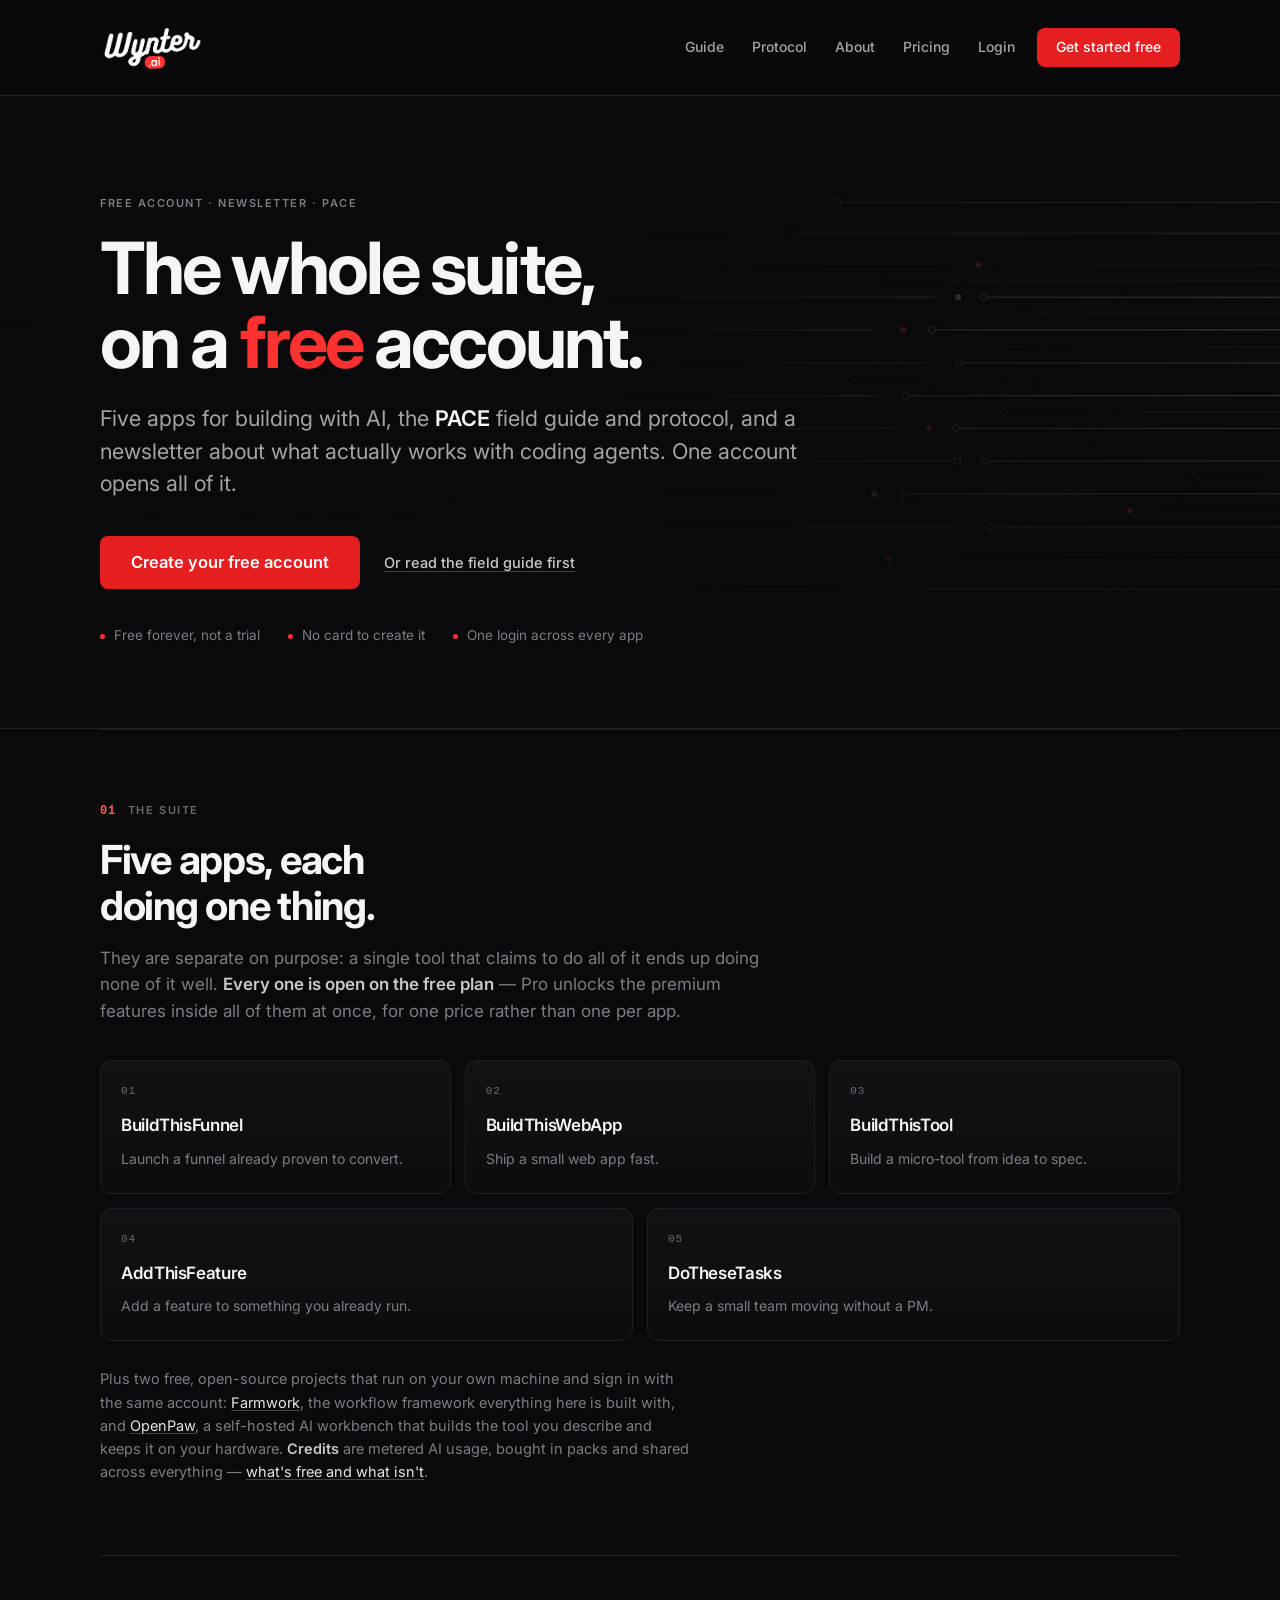
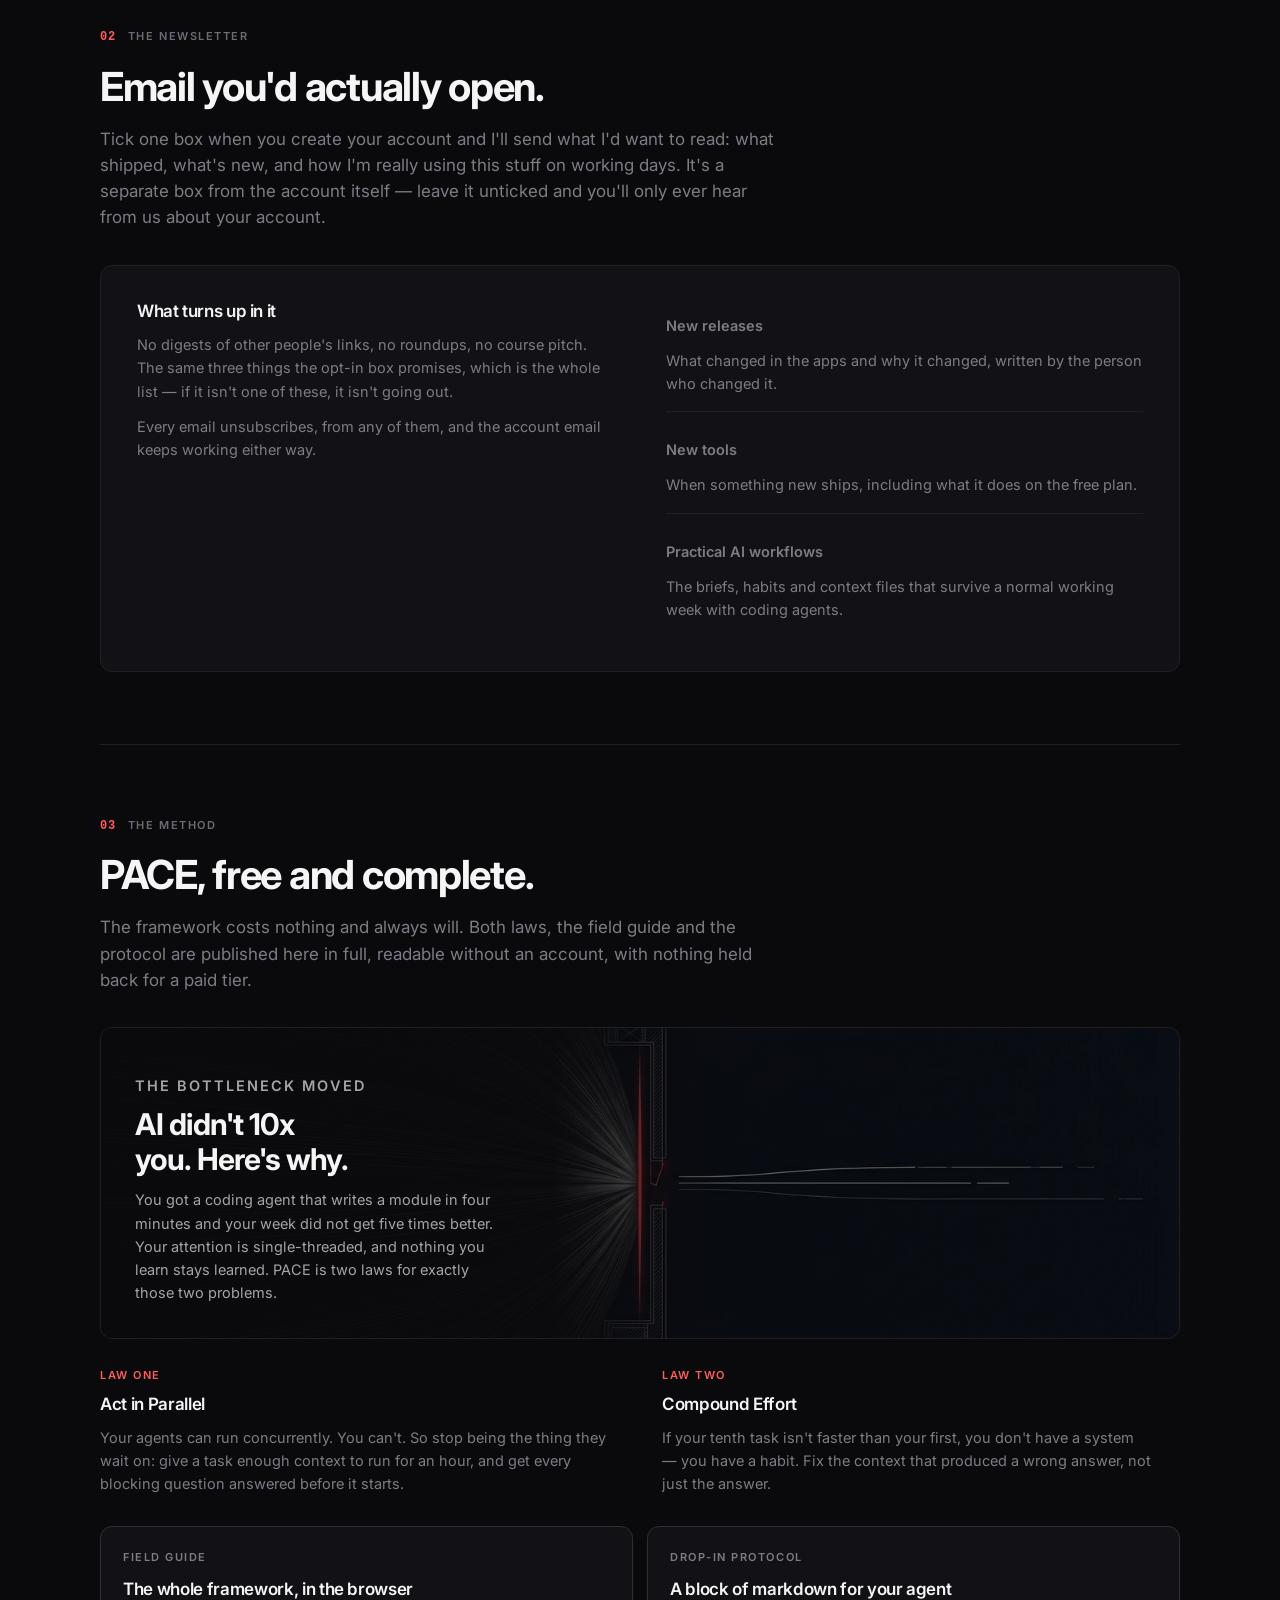
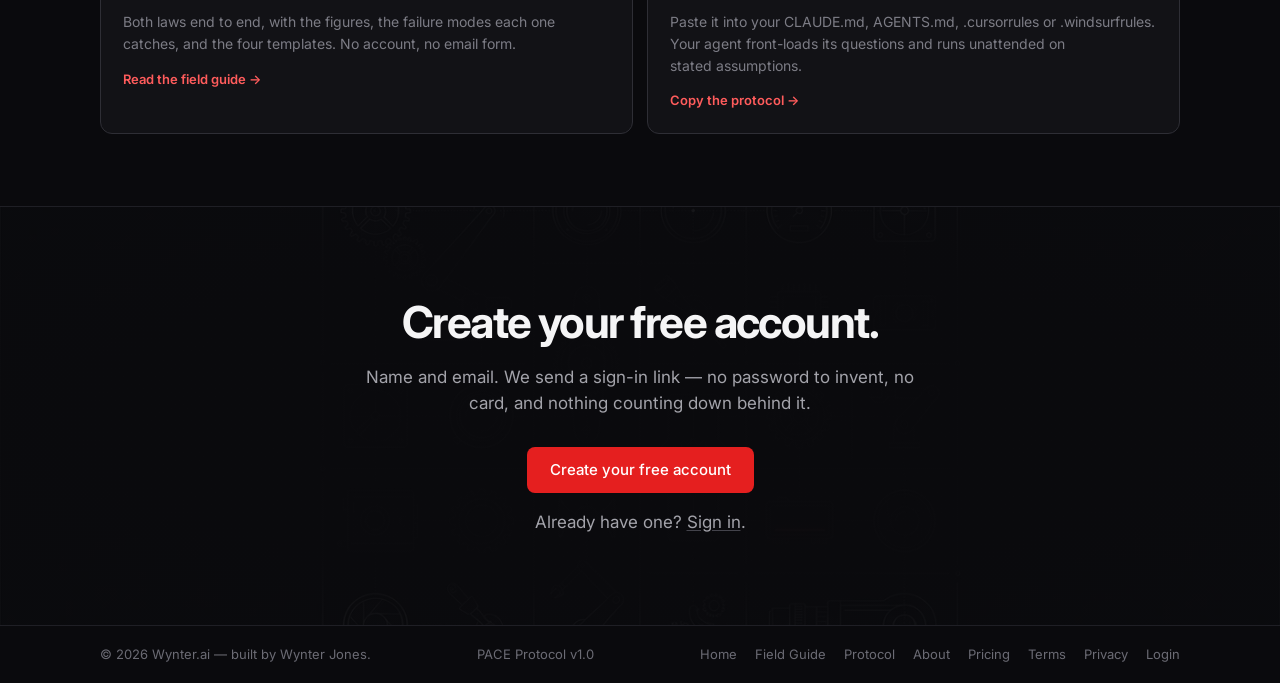
==== commit 0c5af0ff: "Remove UseThisBrand from the suite UseThisBrand is retired, so its card comes off the home page and " ====
--- a/index.html
+++ b/index.html
@@ -4,7 +4,7 @@
 <meta charset="utf-8">
 <meta name="viewport" content="width=device-width, initial-scale=1">
 <title>One free account, the whole suite — Wynter.ai</title>
-<meta name="description" content="Six apps for building with AI, the PACE field guide and drop-in protocol, and a newsletter on working with coding agents. One free account opens all of it — no card, no trial clock.">
+<meta name="description" content="Five apps for building with AI, the PACE field guide and drop-in protocol, and a newsletter on working with coding agents. One free account opens all of it — no card, no trial clock.">
 <link rel="canonical" href="https://wynter.ai/">
 <meta name="theme-color" content="#0a0a0d">
 <meta name="author" content="Wynter Jones">
@@ -13,14 +13,14 @@
 <meta property="og:site_name" content="Wynter.ai">
 <meta property="og:url" content="https://wynter.ai/">
 <meta property="og:title" content="One free account, the whole suite">
-<meta property="og:description" content="Six apps for building with AI, the PACE field guide and protocol, and a newsletter on working with coding agents. One free account opens all of it.">
+<meta property="og:description" content="Five apps for building with AI, the PACE field guide and protocol, and a newsletter on working with coding agents. One free account opens all of it.">
 <meta property="og:image" content="https://wynter.ai/assets/og.png">
 <meta property="og:image:width" content="1200">
 <meta property="og:image:height" content="630">
 <meta property="og:image:alt" content="Wynter.ai — the agentic engineer's toolkit">
 <meta name="twitter:card" content="summary_large_image">
 <meta name="twitter:title" content="One free account, the whole suite">
-<meta name="twitter:description" content="Six apps for building with AI, the PACE field guide and protocol, and a newsletter on working with coding agents. One free account opens all of it.">
+<meta name="twitter:description" content="Five apps for building with AI, the PACE field guide and protocol, and a newsletter on working with coding agents. One free account opens all of it.">
 <meta name="twitter:image" content="https://wynter.ai/assets/og.png">
 
 <link rel="icon" href="/assets/favicon.ico" sizes="32x32">
@@ -64,7 +64,7 @@
       "@id": "https://wynter.ai/#webpage",
       "url": "https://wynter.ai/",
       "name": "One free account, the whole suite — Wynter.ai",
-      "description": "Six apps for building with AI, the PACE field guide and drop-in protocol, and a newsletter on working with coding agents. One free account opens all of it.",
+      "description": "Five apps for building with AI, the PACE field guide and drop-in protocol, and a newsletter on working with coding agents. One free account opens all of it.",
       "inLanguage": "en",
       "isPartOf": { "@id": "https://wynter.ai/#site" },
       "publisher": { "@id": "https://wynter.ai/#org" },
@@ -111,7 +111,7 @@
       <p class="eyebrow">Free account &middot; Newsletter &middot; PACE</p>
       <h1 class="home-title" id="home-title">The whole suite, on a <em>free</em> account.</h1>
       <p class="home-lede">
-        Six apps for building with AI, the <strong>PACE</strong> field guide and
+        Five apps for building with AI, the <strong>PACE</strong> field guide and
         protocol, and a newsletter about what actually works with coding agents.
         One account opens all of&nbsp;it.
       </p>
@@ -140,7 +140,7 @@
         <span class="band-n">01</span>
         <span class="band-label">The suite</span>
       </p>
-      <h2 class="band-title" id="suite-title">Six apps, each doing one thing.</h2>
+      <h2 class="band-title" id="suite-title">Five apps, each doing one thing.</h2>
       <p class="band-sub">
         They are separate on purpose: a single tool that claims to do all of it
         ends up doing none of it well. <strong>Every one is open on the free
@@ -156,26 +156,21 @@
         </li>
         <li>
           <p class="suite-n">02</p>
-          <p class="suite-name">UseThisBrand</p>
-          <p class="suite-desc">Give it a brand system, not a placeholder.</p>
-        </li>
-        <li>
-          <p class="suite-n">03</p>
           <p class="suite-name">BuildThisWebApp</p>
           <p class="suite-desc">Ship a small web app fast.</p>
         </li>
         <li>
-          <p class="suite-n">04</p>
+          <p class="suite-n">03</p>
           <p class="suite-name">BuildThisTool</p>
           <p class="suite-desc">Build a micro-tool from idea to spec.</p>
         </li>
         <li>
-          <p class="suite-n">05</p>
+          <p class="suite-n">04</p>
           <p class="suite-name">AddThisFeature</p>
           <p class="suite-desc">Add a feature to something you already run.</p>
         </li>
         <li>
-          <p class="suite-n">06</p>
+          <p class="suite-n">05</p>
           <p class="suite-name">DoTheseTasks</p>
           <p class="suite-desc">Keep a small team moving without a PM.</p>
         </li>
--- a/home.css
+++ b/home.css
@@ -41,8 +41,12 @@
   opacity: 0.55;
 }
 
-/* Two washes, not one. The radial keeps the text column dark enough for
-   reversed type at any width; the linear ties the bottom edge back into
+/* Three washes, not one, and the first is the accessibility one rather than the
+   pretty one. Wherever type sits over the plate, the ground has to stay dark
+   enough that a bright track passing under a word doesn't eat the contrast:
+   at 96% the worst case behind --ink-400 is 3.85:1, above the 3.5:1 floor this
+   site holds secondary text to. The second wash opens the right-hand third so
+   the drawing is still visible, and the third ties the bottom edge back into
    --ink-950 so the band ends without a seam. */
 .home-hero::after {
   content: "";
@@ -50,13 +54,21 @@
   inset: 0;
   z-index: -1;
   background:
+    linear-gradient(90deg,
+      rgba(10, 10, 13, 0.97) 0%, rgba(10, 10, 13, 0.96) 46%,
+      rgba(10, 10, 13, 0.55) 68%, rgba(10, 10, 13, 0.18) 100%),
     radial-gradient(115% 95% at 8% 45%,
-      rgba(10, 10, 13, 0.96), rgba(10, 10, 13, 0.62) 48%, rgba(10, 10, 13, 0.1) 78%),
+      rgba(10, 10, 13, 0.55), rgba(10, 10, 13, 0.25) 48%, transparent 78%),
     linear-gradient(180deg,
       rgba(10, 10, 13, 0.7), rgba(10, 10, 13, 0.15) 35%, var(--ink-950));
 }
 
 .home-hero .shell { position: relative; }
+
+/* One step up from the site-wide muted grey. Everything in this block sits on
+   artwork rather than on flat --ink-950, and --text-muted only has 3.75:1 to
+   give away before it drops under the floor. */
+.home-hero .eyebrow { color: var(--ink-400); }
 
 .home-title {
   margin-top: 18px;
@@ -114,7 +126,7 @@
   list-style: none;
   padding: 0;
   font-size: 13.5px;
-  color: var(--text-muted);
+  color: var(--ink-400);
 }
 
 .home-facts li { display: flex; align-items: center; gap: 9px; }
@@ -221,11 +233,14 @@
   padding: 22px 20px 24px;
 }
 
+/* --ink-600 is where this wants to sit optically and it is 1.9:1 on the tile,
+   which is not a colour text is allowed to be. --text-muted is the darkest step
+   that clears 3.5:1 against --ink-900. */
 .suite-n {
   font-family: var(--font-mono);
   font-size: 11px;
   letter-spacing: 0.08em;
-  color: var(--ink-600);
+  color: var(--text-muted);
 }
 
 .suite-name {
@@ -321,12 +336,16 @@
   overflow: hidden;
 }
 
+/* 96% for the width the copy occupies, and only then does it open up. The rays
+   in this plate converge just right of the text block, so the crossover has to
+   sit past the measure rather than under it. */
 .pace-banner::after {
   content: "";
   position: absolute;
   inset: 0;
   background: linear-gradient(90deg,
-    rgba(10, 10, 13, 0.94), rgba(10, 10, 13, 0.72) 42%, rgba(10, 10, 13, 0.15));
+    rgba(10, 10, 13, 0.97) 0%, rgba(10, 10, 13, 0.96) 42%,
+    rgba(10, 10, 13, 0.28) 58%, rgba(10, 10, 13, 0.06) 100%);
 }
 
 .pace-banner-in {
@@ -335,6 +354,8 @@
   max-width: 44ch;
   padding: clamp(22px, 3vw, 34px);
 }
+
+.pace-banner-in .eyebrow { color: var(--ink-300); }
 
 .pace-banner-in h3 {
   margin-top: 10px;
@@ -400,12 +421,14 @@
 }
 .res-card:hover { border-color: var(--signal-500); background: var(--ink-850); }
 
+/* --ink-400 rather than --text-muted, because the hover state lifts the card to
+   --ink-850 and --text-muted only has 3.39:1 there. */
 .res-kind {
   font-size: 11px;
   font-weight: 600;
   letter-spacing: 0.14em;
   text-transform: uppercase;
-  color: var(--text-muted);
+  color: var(--ink-400);
 }
 
 .res-name {
@@ -455,8 +478,8 @@
   position: absolute;
   inset: 0;
   z-index: -1;
-  background: radial-gradient(75% 70% at 50% 50%,
-    rgba(10, 10, 13, 0.94), rgba(10, 10, 13, 0.72) 60%, rgba(10, 10, 13, 0.4));
+  background: radial-gradient(78% 74% at 50% 50%,
+    rgba(10, 10, 13, 0.97), rgba(10, 10, 13, 0.96) 55%, rgba(10, 10, 13, 0.35));
 }
 
 .home-cta .shell { position: relative; }
@@ -480,7 +503,7 @@
 .home-cta-fine {
   margin-top: 20px;
   font-size: 13px;
-  color: var(--text-muted);
+  color: var(--ink-400);
 }
 
 .home-cta-fine a {
@@ -499,13 +522,35 @@
   .news { grid-template-columns: minmax(0, 1fr); }
 }
 
+/* Five tiles divide evenly into neither two columns nor three, so whatever
+   lands on the last row stretches over the tracks that would otherwise sit
+   empty beside it. Left as-is, the auto-fit grid above puts one tile alone in
+   a half-width box at tablet and leaves a tile-shaped hole at desktop, and
+   both read as a missing item rather than as the end of the list. The two
+   thresholds are where that grid flips to two and three columns. */
+@media (min-width: 614px) {
+  .suite li:last-child { grid-column: 1 / -1; }
+}
+
+@media (min-width: 908px) {
+  /* Six tracks, not three: a tile spans two of them, and the two on the last
+     row span three each so the row closes flush. */
+  .suite { grid-template-columns: repeat(6, minmax(0, 1fr)); }
+  .suite li { grid-column: span 2; }
+  .suite li:nth-child(4),
+  .suite li:last-child { grid-column: span 3; }
+}
+
 @media (max-width: 560px) {
   /* The plates are 1400px wide drawings of fine line work. Scaled into a 375px
-     band they stop being a drawing and become noise, so the hero drops to a
-     flat ground and the banner keeps only its left third. */
+     band they stop being a drawing and become texture, so all three drop back
+     — and the banner's left-to-right wipe becomes a flat wash, because on a
+     box this narrow the copy covers the whole width and there is no right-hand
+     third left to open up. */
   .home-hero::before { opacity: 0.3; }
   .home-cta::before { opacity: 0.32; }
-  .pace-banner { min-height: 0; background-position: 18% center; }
+  .pace-banner { min-height: 0; }
+  .pace-banner::after { background: rgba(10, 10, 13, 0.9); }
   .home-title { max-width: none; }
   .home-facts { gap: 8px 20px; }
   .home-actions .btn { width: 100%; }
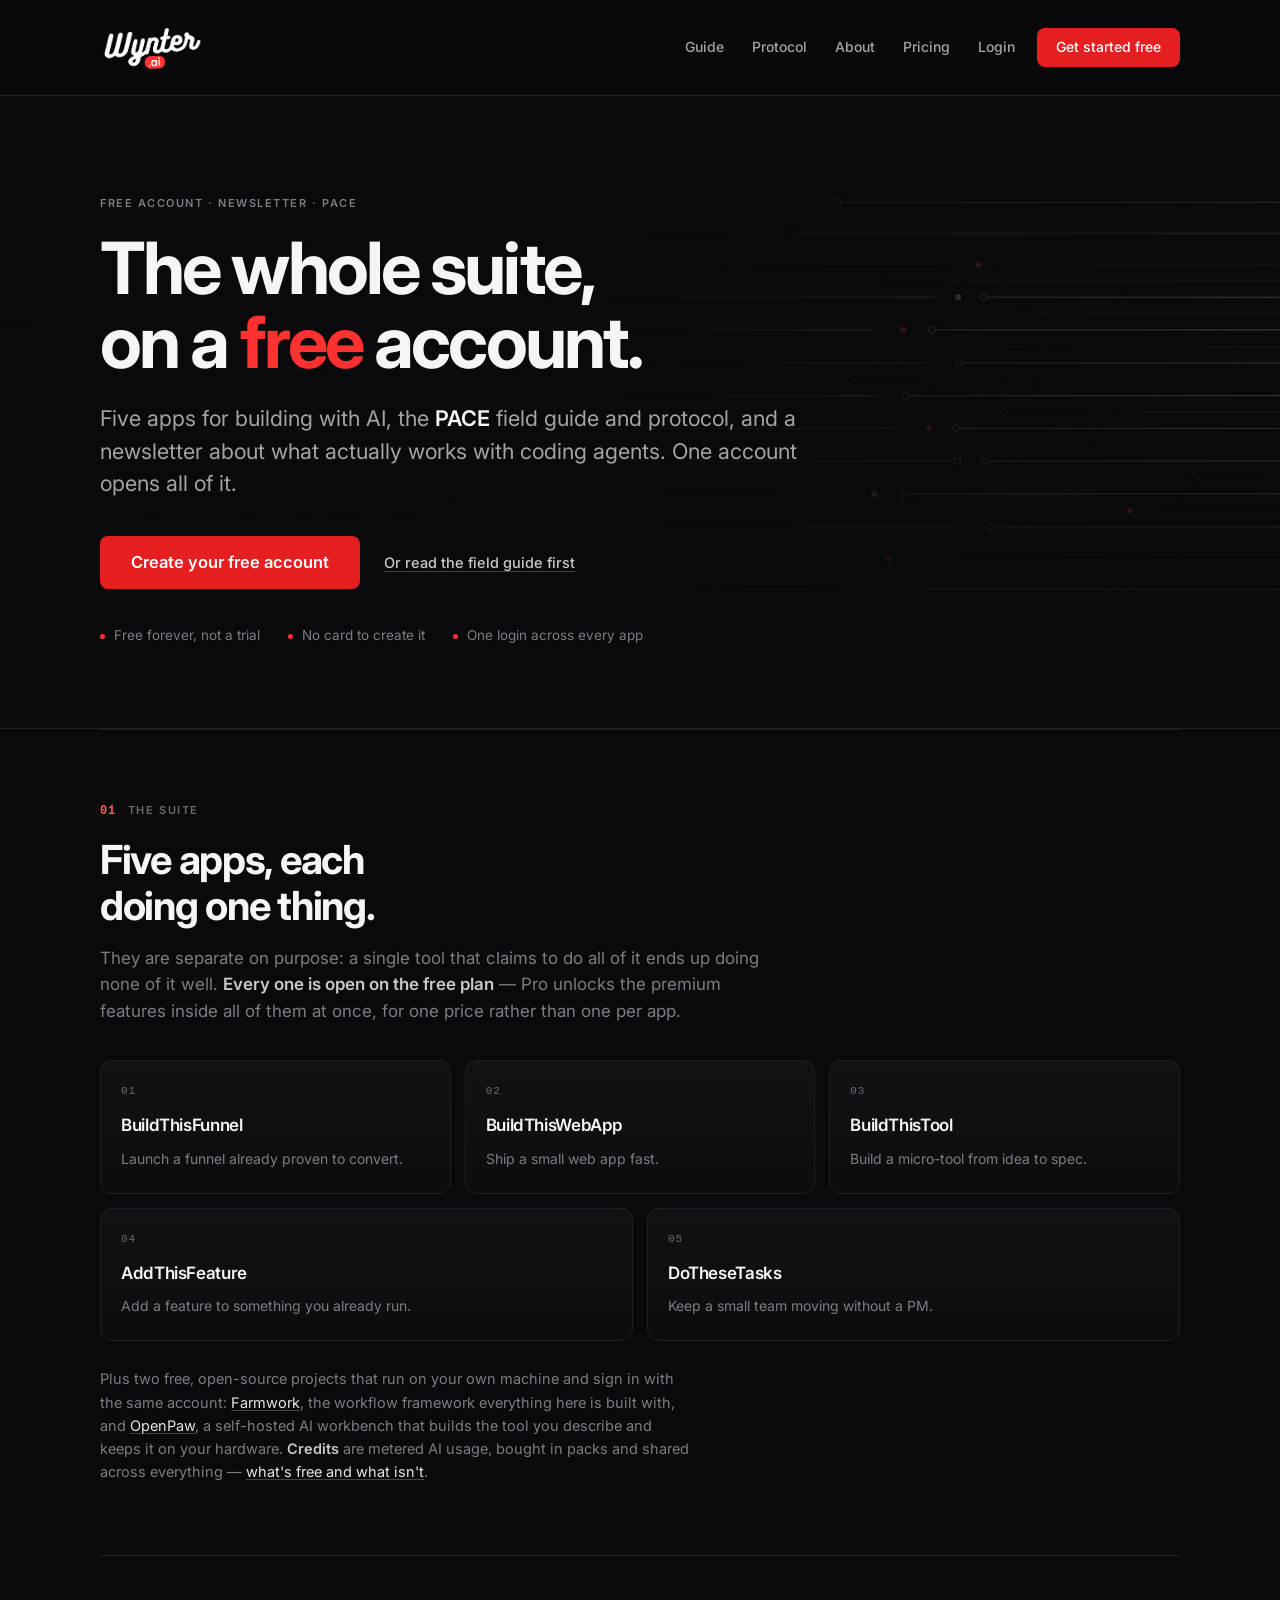
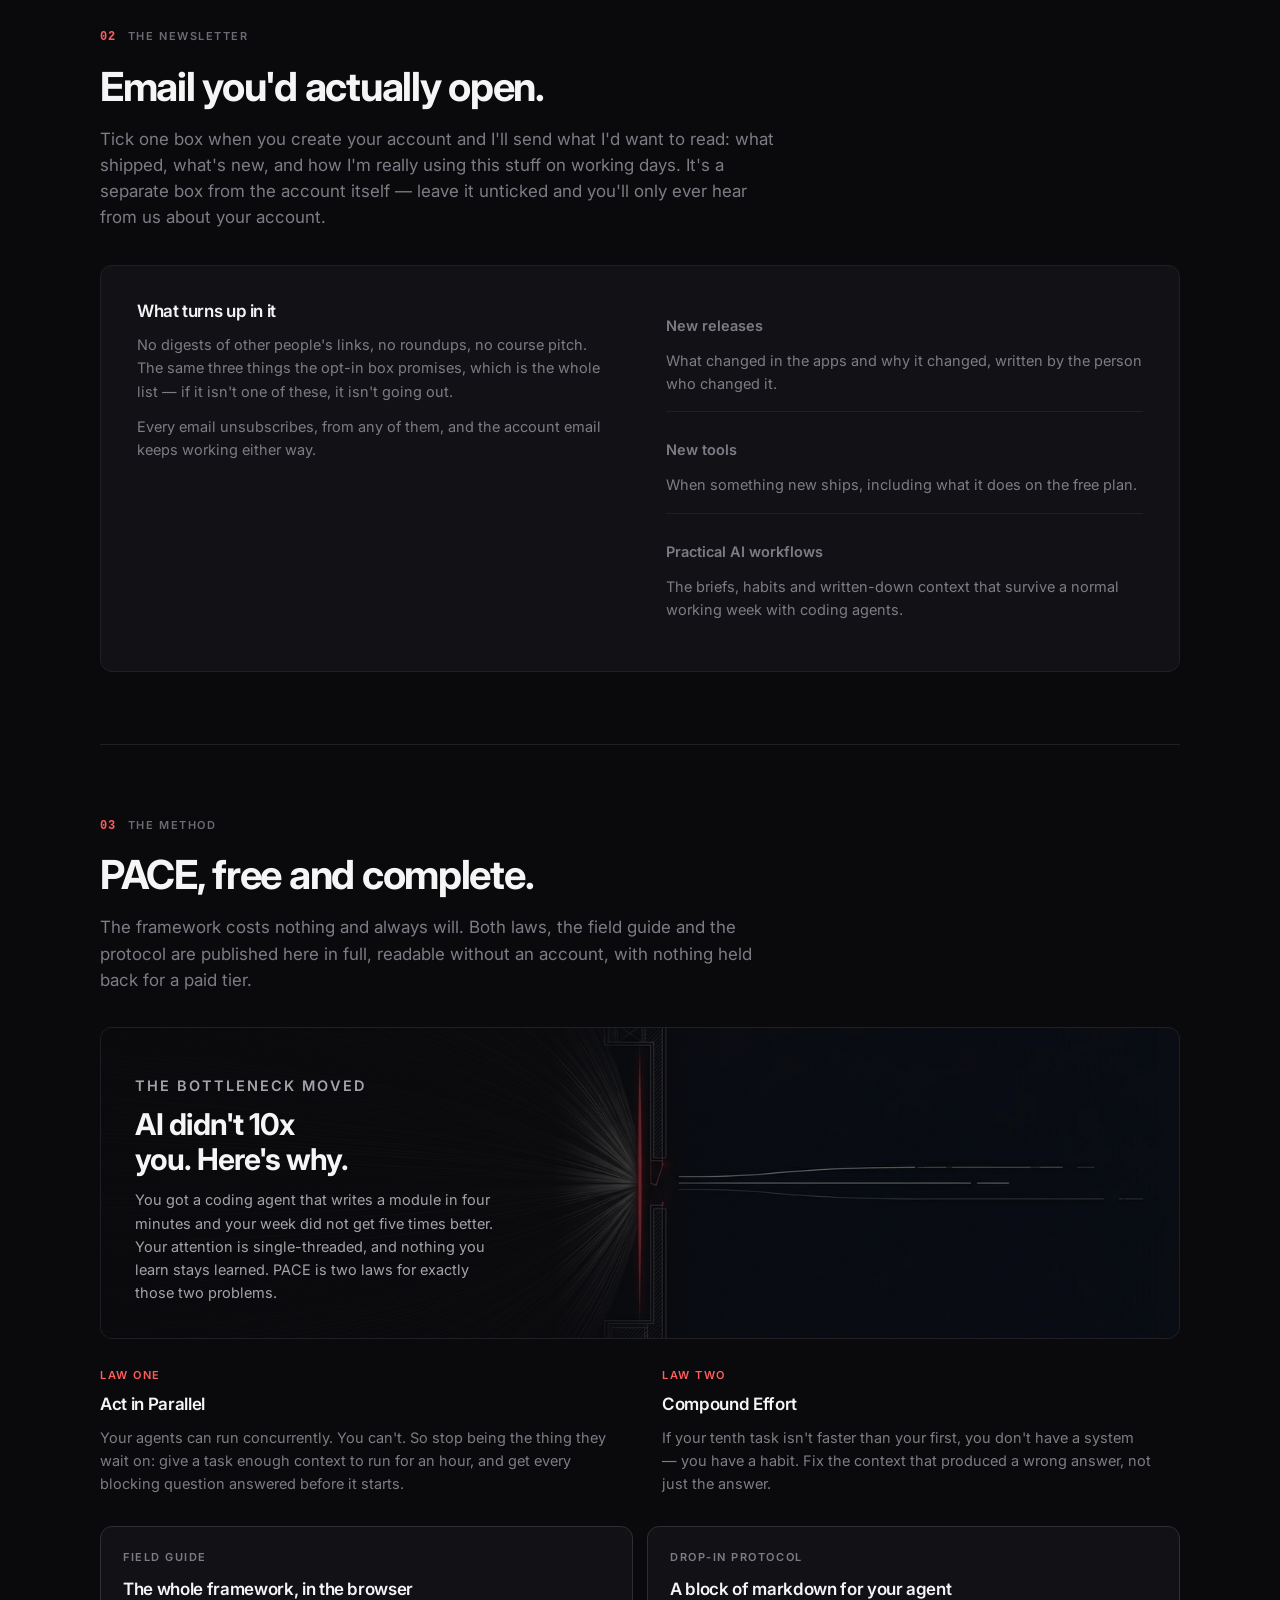
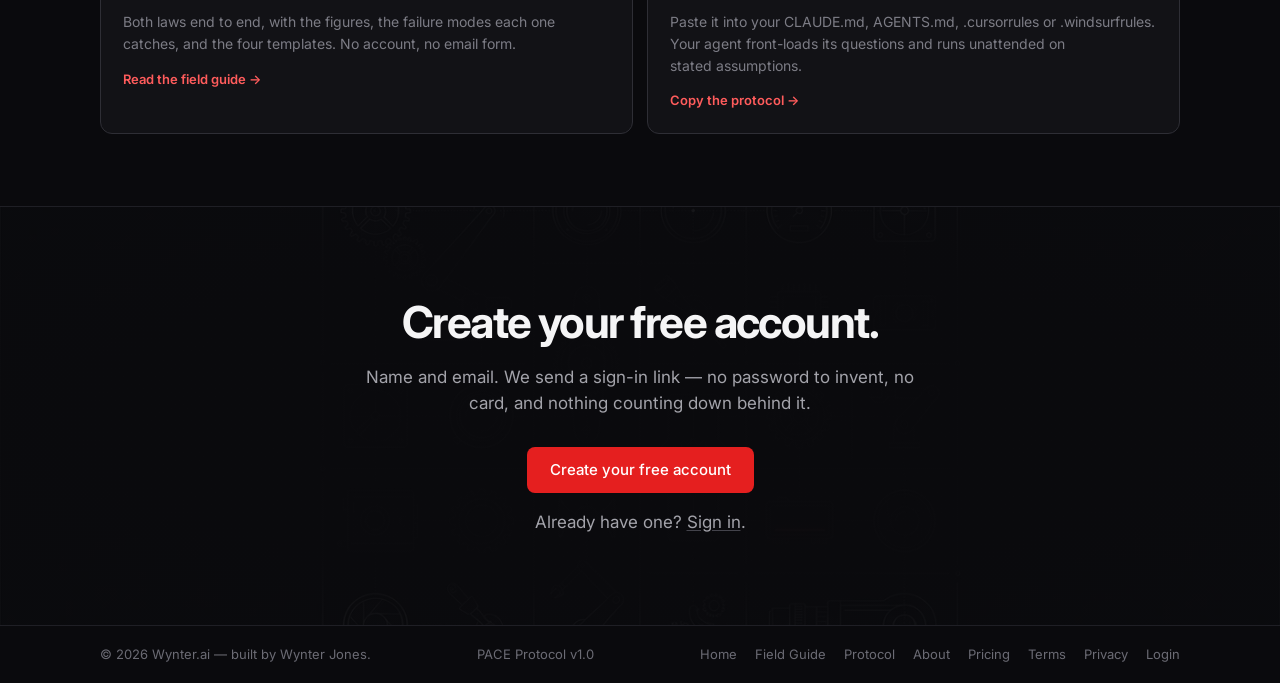
==== commit e81db2c0: "Lead Law 2 with the principle, not the context file Compound Effort is about what the system knows a" ====
--- a/index.html
+++ b/index.html
@@ -230,7 +230,7 @@
           </li>
           <li>
             <p class="news-name">Practical AI workflows</p>
-            <p class="news-desc">The briefs, habits and context files that survive a normal working week with coding agents.</p>
+            <p class="news-desc">The briefs, habits and written-down context that survive a normal working week with coding agents.</p>
           </li>
         </ul>
       </div>
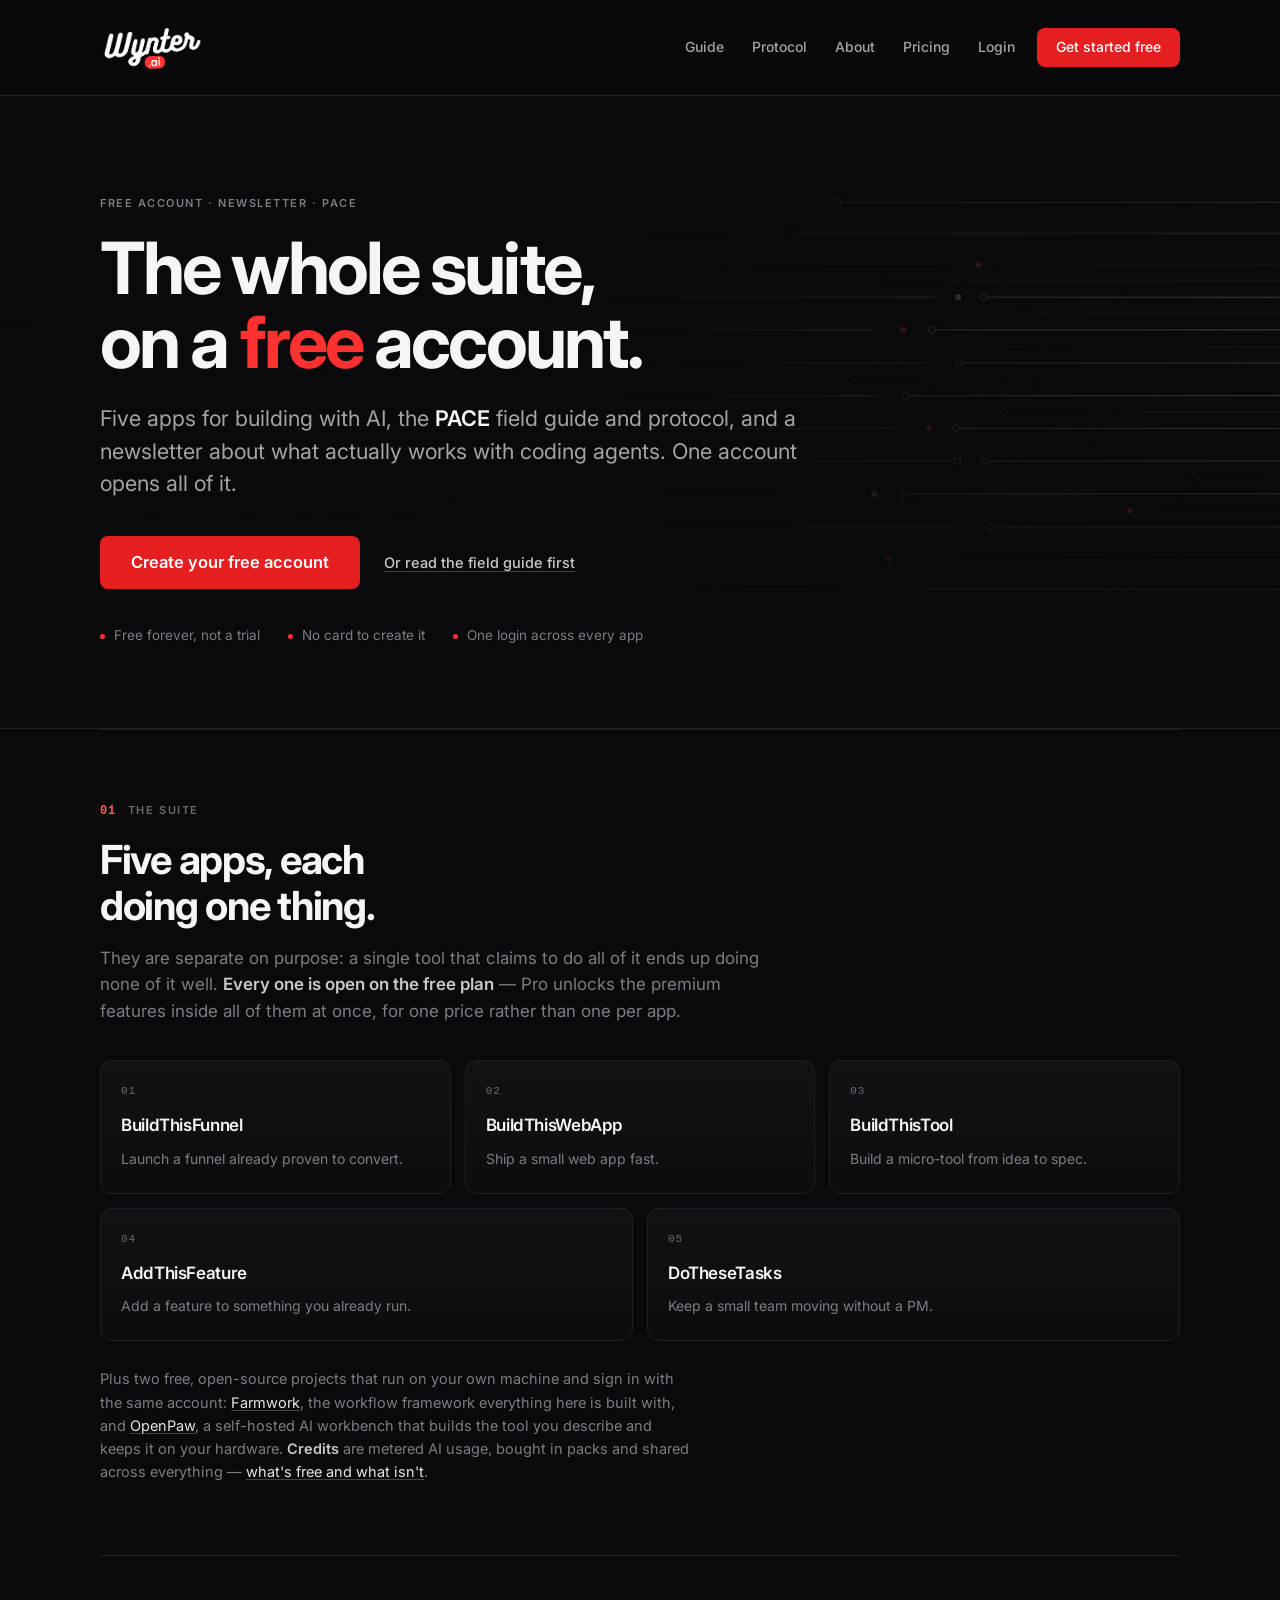
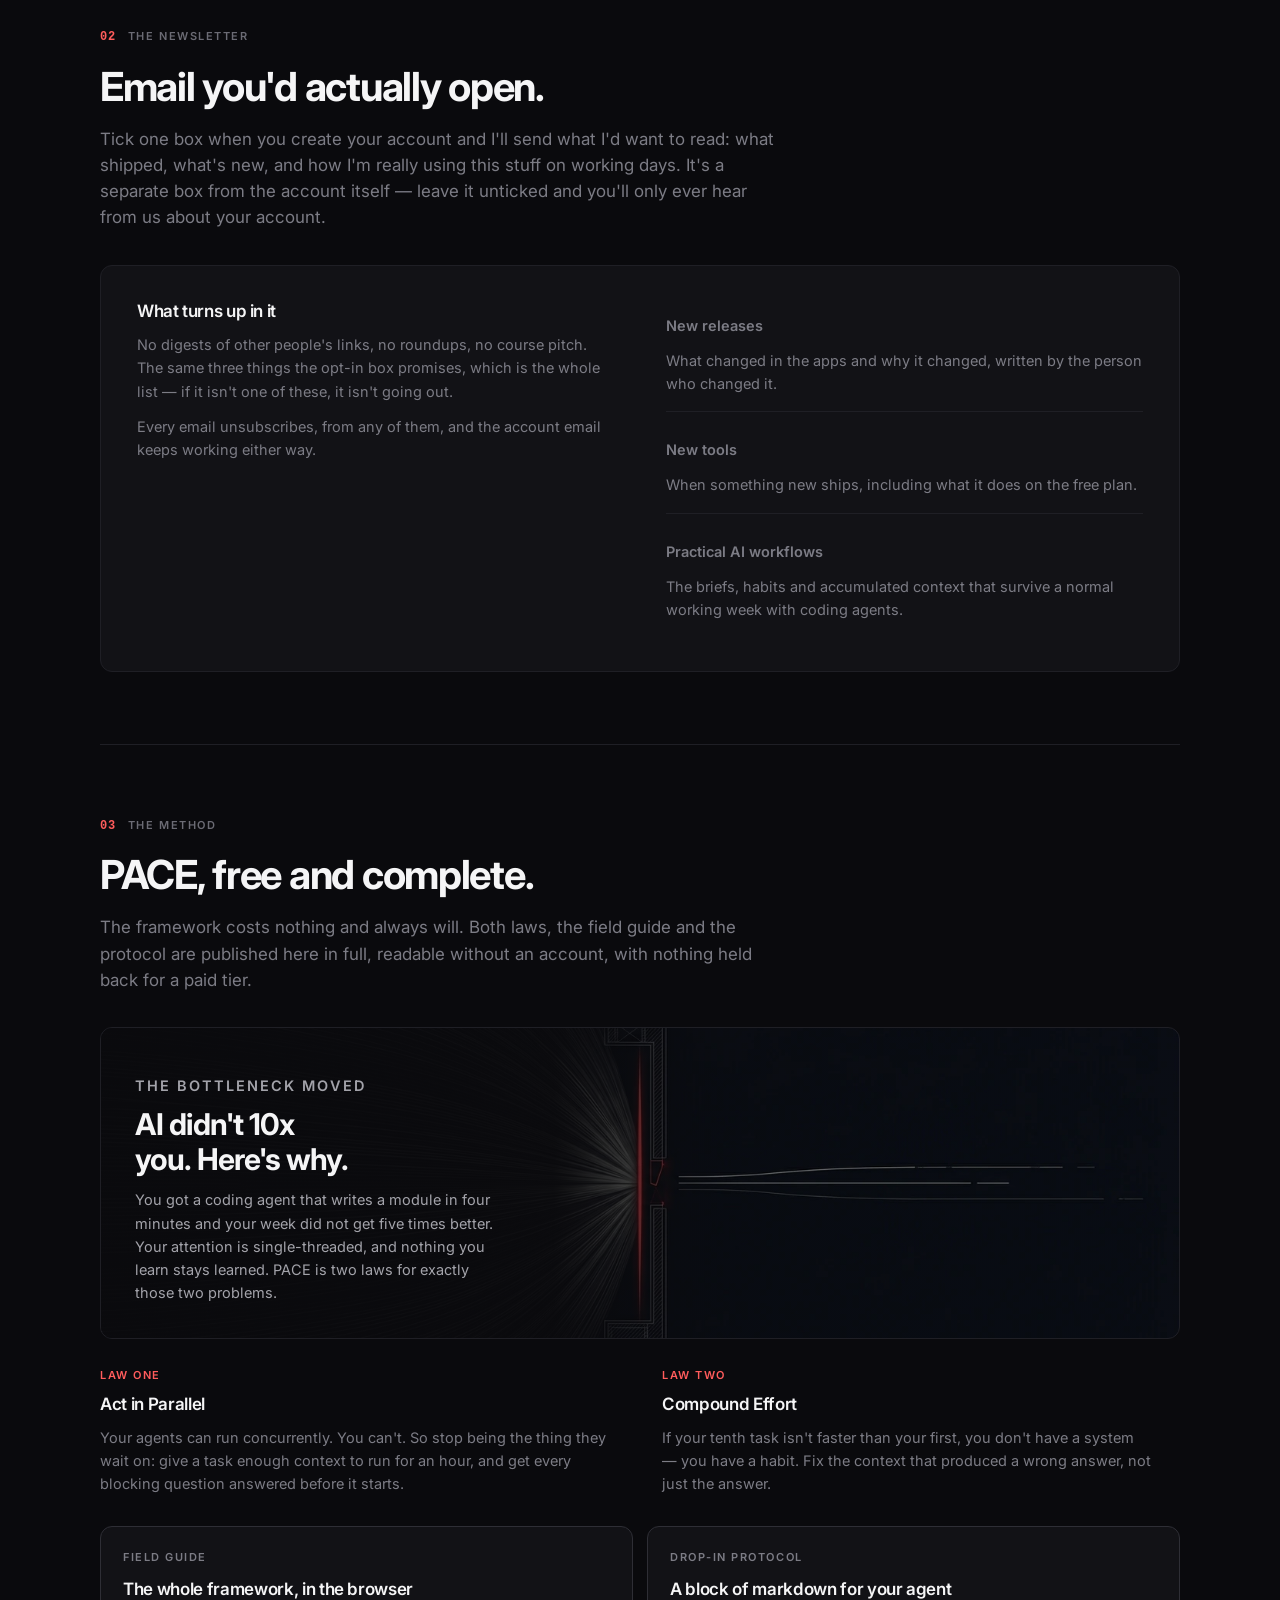
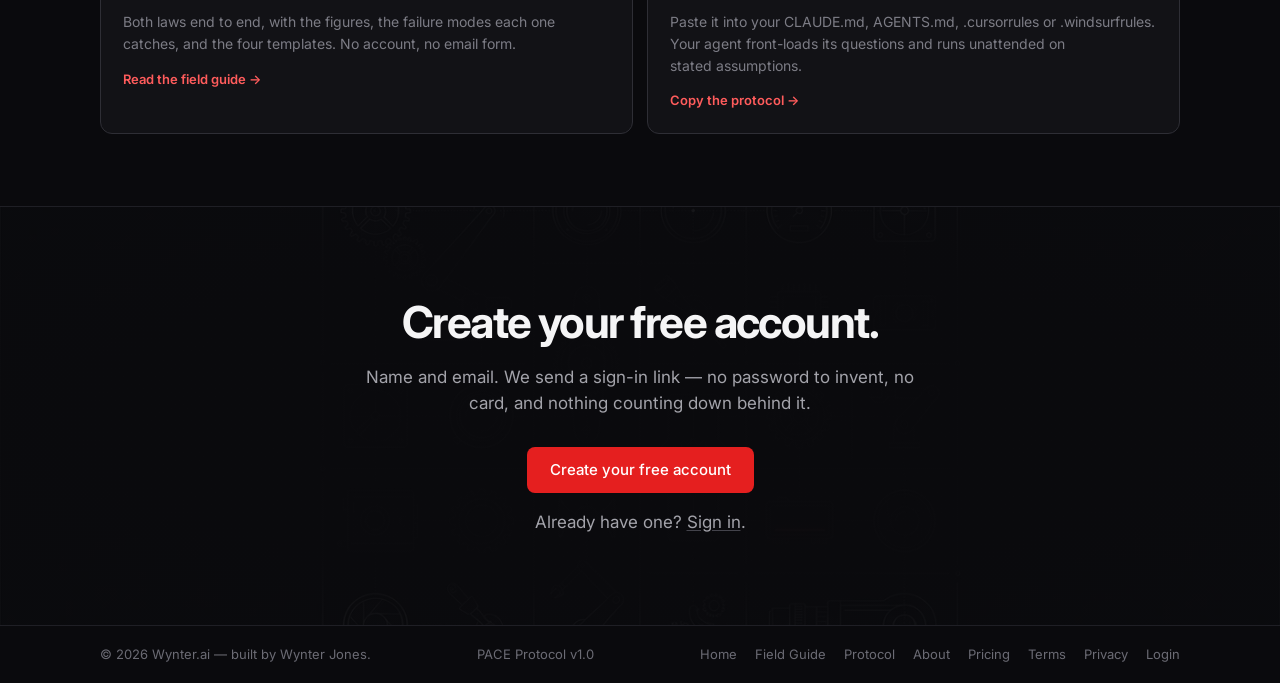
==== commit 3d7eb904: "Tighten two of the rewritten lines Reading the changed passages back: "anything that only ever grows" ====
--- a/index.html
+++ b/index.html
@@ -230,7 +230,7 @@
           </li>
           <li>
             <p class="news-name">Practical AI workflows</p>
-            <p class="news-desc">The briefs, habits and written-down context that survive a normal working week with coding agents.</p>
+            <p class="news-desc">The briefs, habits and accumulated context that survive a normal working week with coding agents.</p>
           </li>
         </ul>
       </div>
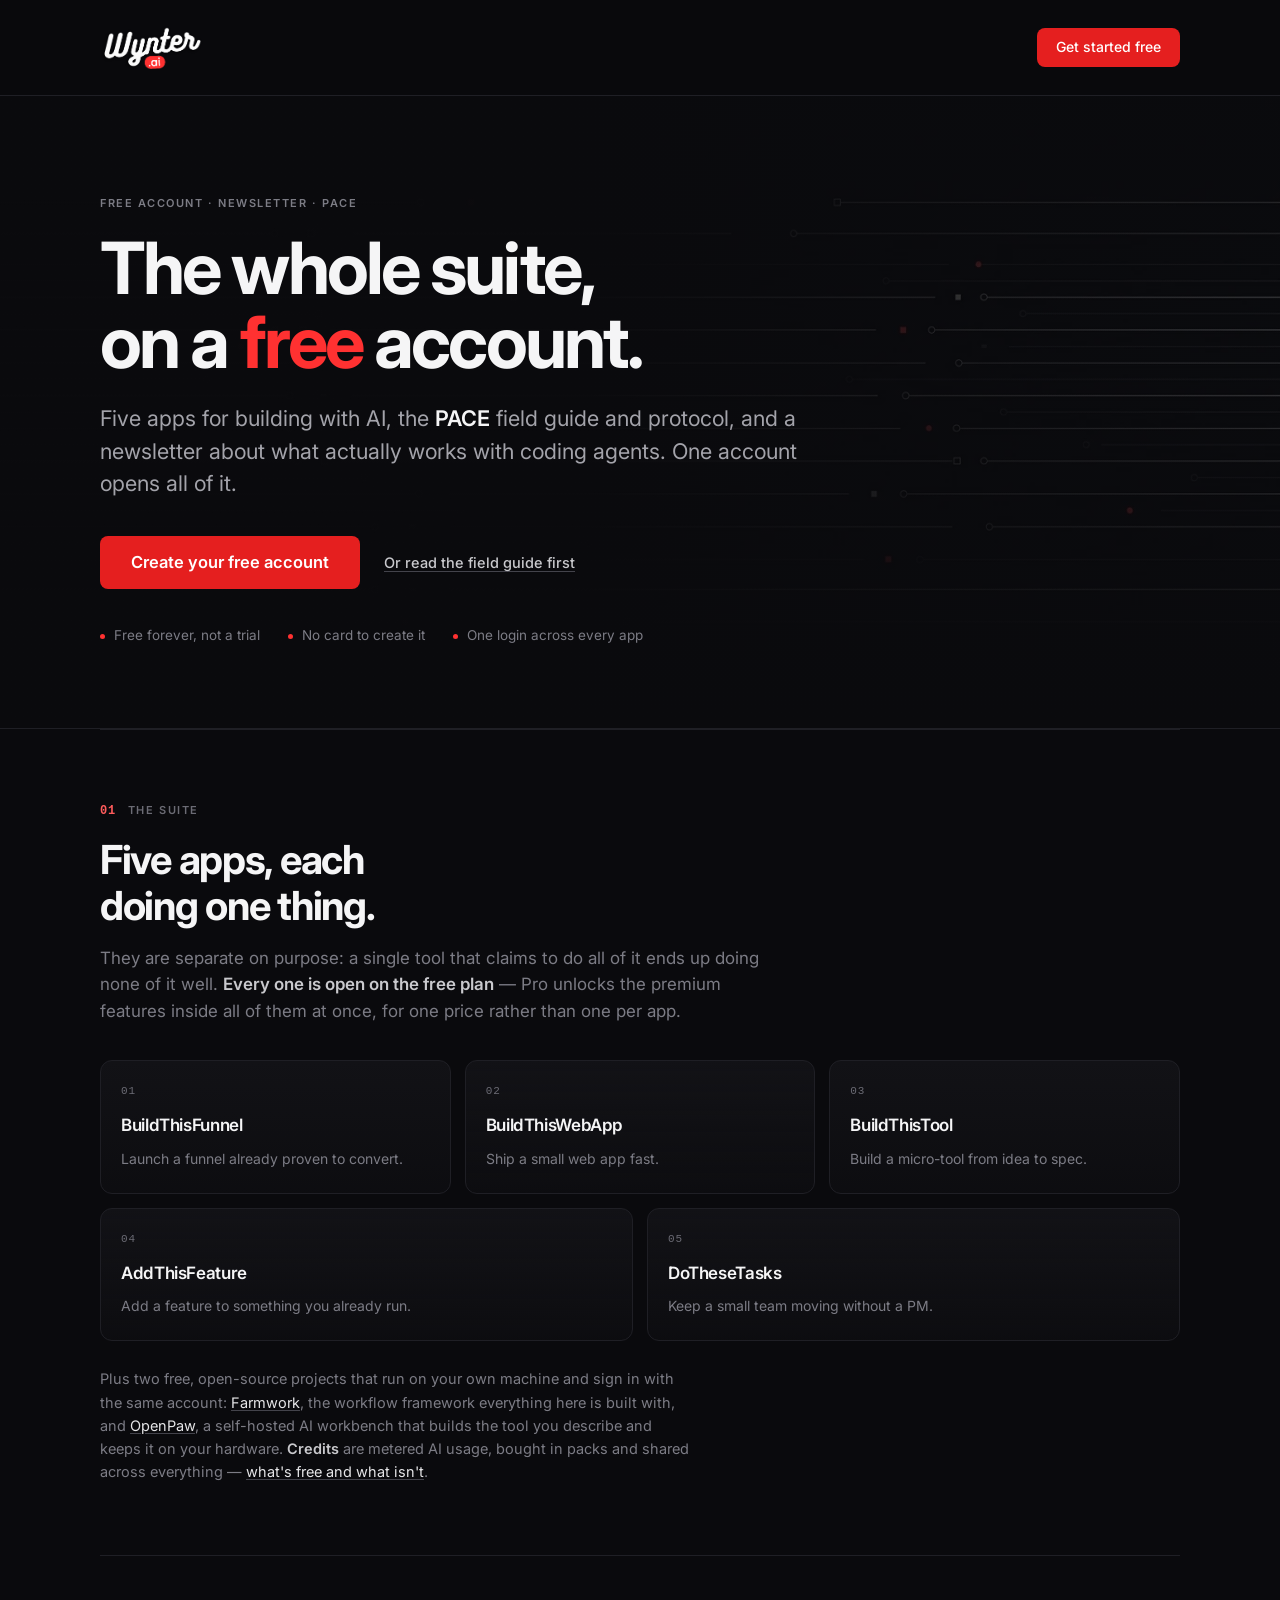
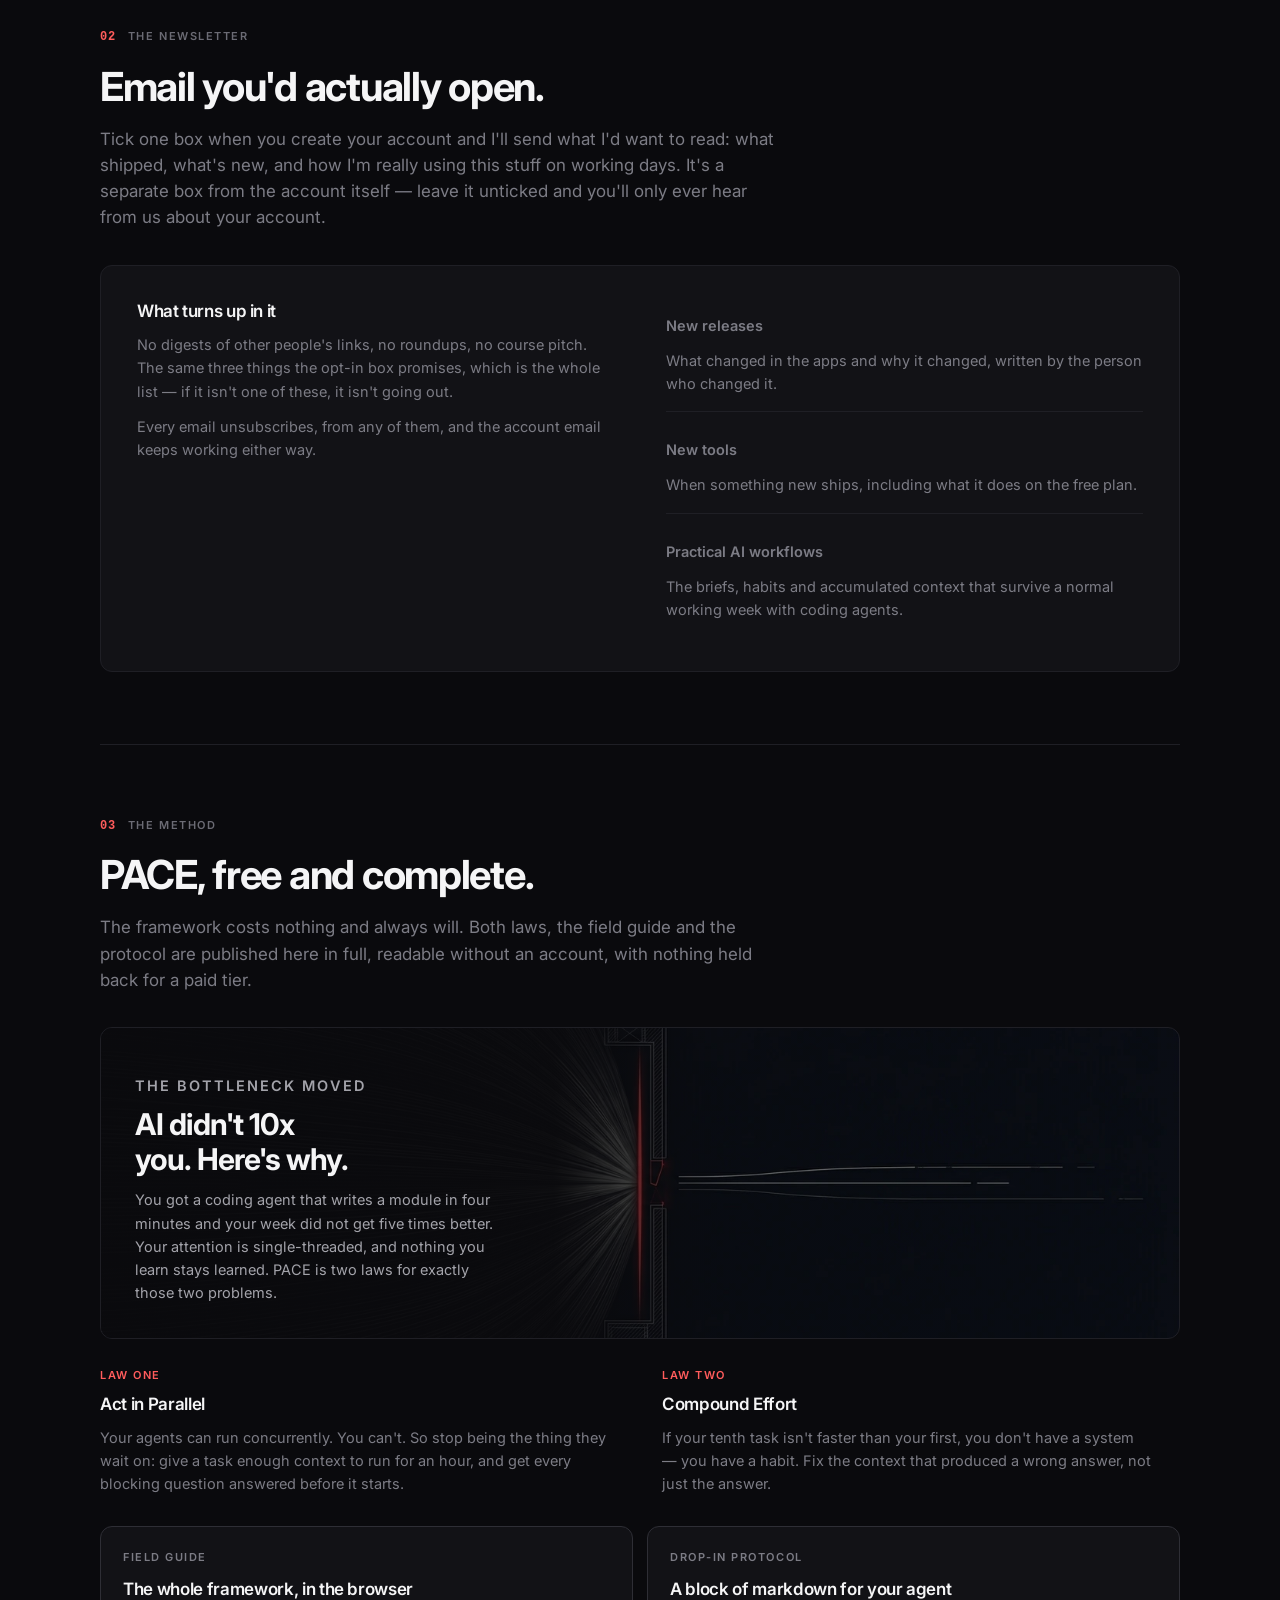
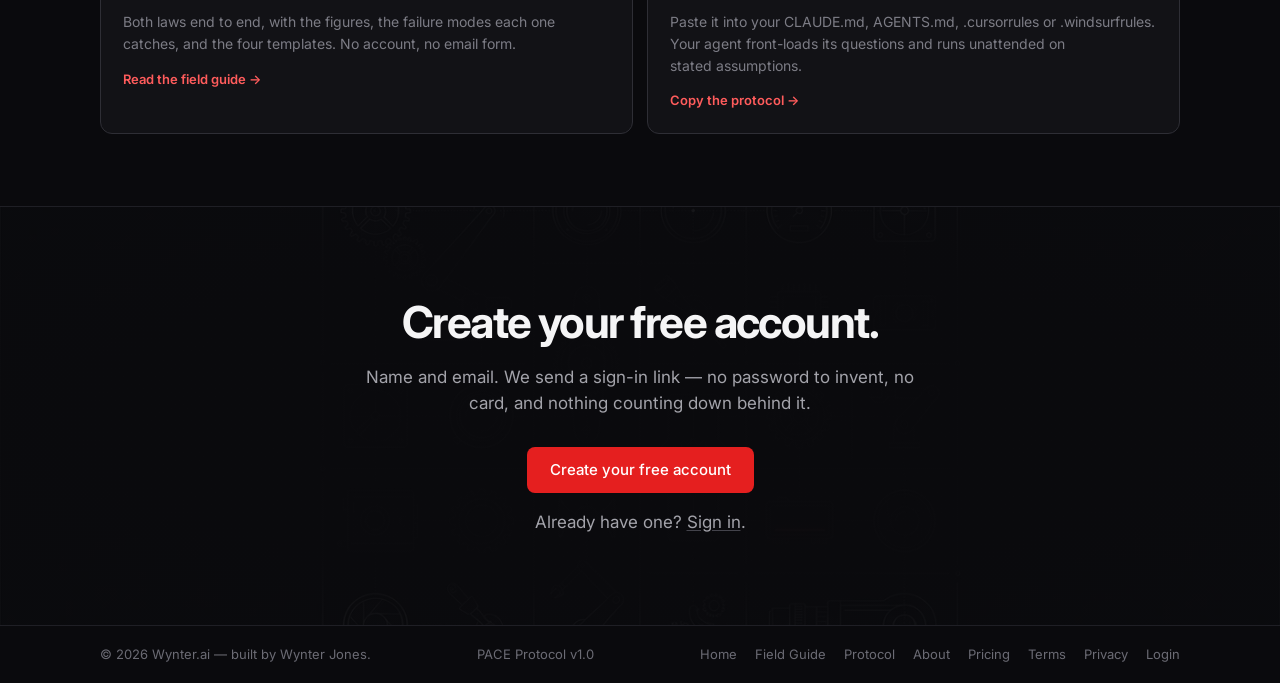
==== commit 77f29678: "Collapse the phone nav behind a details/summary toggle Below 560px the five destinations move inside" ====
--- a/index.html
+++ b/index.html
@@ -36,8 +36,8 @@
      CSS background, which the preload scanner will not find on its own. -->
 <link rel="preload" as="image" href="/assets/pace/divider-02-parallel-web.webp">
 <link rel="stylesheet" href="https://fonts.googleapis.com/css2?family=Inter:wght@400;500;600;700&display=swap">
-<link rel="stylesheet" href="/styles.css">
-<link rel="stylesheet" href="/home.css">
+<link rel="stylesheet" href="/styles.css?v=20260804">
+<link rel="stylesheet" href="/home.css?v=20260804">
 
 <script type="application/ld+json">
 {
@@ -90,14 +90,17 @@
     <a class="brand" href="/" aria-label="Wynter.ai home">
       <img src="/assets/wynterai-logo.png" alt="Wynter.ai" width="510" height="250" fetchpriority="high">
     </a>
-    <nav class="nav" aria-label="Main">
-      <a href="/pace/guide/">Guide</a>
-      <a href="/pace/protocol/">Protocol</a>
-      <a href="/about">About</a>
-      <a href="/pricing">Pricing</a>
-      <a href="https://account.wynter.ai/login">Login</a>
-      <a class="btn btn-primary nav-cta" href="/signup/">Get started free</a>
-    </nav>
+    <details class="nav-menu">
+      <summary class="nav-toggle">Menu</summary>
+      <nav class="nav" aria-label="Main">
+        <a href="/pace/guide/">Guide</a>
+        <a href="/pace/protocol/">Protocol</a>
+        <a href="/about">About</a>
+        <a href="/pricing">Pricing</a>
+        <a href="https://account.wynter.ai/login">Login</a>
+      </nav>
+    </details>
+    <a class="btn btn-primary nav-cta" href="/signup/">Get started free</a>
   </div>
 </header>
 
@@ -340,6 +343,6 @@
   </div>
 </footer>
 
-<script src="/site.js" defer></script>
+<script src="/site.js?v=20260804" defer></script>
 </body>
 </html>
--- a/styles.css
+++ b/styles.css
@@ -202,8 +202,18 @@
   z-index: 40;
 }
 
+/* `flex-wrap: wrap` on both rows is stated here rather than only inside the
+   720px breakpoint below, and it is load bearing. A nav that cannot wrap has no
+   way to fail except by running off the side of the phone, which is exactly
+   what shipped: seven items, 449px of them, in a 390px viewport, with "Get
+   started free" sliced through the middle of the word. Wrapping at every width
+   costs nothing on a desktop — there is far more room than the bar needs, so it
+   never takes a second line — and it means the breakpoint is now a refinement
+   of a layout that is already safe, not the only thing standing between the
+   header and the edge of the screen. */
 .site-head .shell {
   display: flex;
+  flex-wrap: wrap;
   align-items: center;
   justify-content: space-between;
   gap: 16px;
@@ -215,8 +225,49 @@
 .brand { display: inline-flex; align-items: center; }
 .brand img { height: 52px; width: auto; }
 
+/* The bar's five destinations live inside a <details> so they can collapse
+   behind one control on a phone. <details> rather than a scripted menu because
+   the disclosure, its keyboard behaviour and its expanded state are all native:
+   it opens with Enter or Space, it is a single stop in the tab order, the
+   accessibility tree gets the expanded/collapsed state without an aria-expanded
+   we would have to keep in sync, and all of it works with scripting off. There
+   is no JavaScript anywhere in this header.
+
+   Above 560px there is no toggle at all — the summary is hidden and the links
+   render as the row they always were. Un-hiding the content of a *closed*
+   <details> takes two declarations because engines have implemented the hiding
+   two different ways: older ones put `display: none` on the content, current
+   ones use `content-visibility: hidden` via ::details-content. Setting both
+   covers the transition rather than betting on one. */
+.nav-menu {
+  /* Absorbs the free space, so the links and the CTA stay grouped at the right
+     end of the bar the way they were when the CTA lived inside .nav. */
+  margin-left: auto;
+}
+
+/* A closed menu is laid out away entirely, not merely hidden from view.
+   Without this the shut panel still generates boxes, and because
+   `content-visibility: hidden` on ::details-content brings layout containment
+   with it, the <details> — not `.shell` — becomes the containing block for the
+   absolutely positioned panel below. The links then lay themselves out inside
+   the toggle's own 76px box and report a right edge past the viewport. It never
+   widened the document, since a contained, unpainted subtree contributes no
+   scrollable overflow — but it is the kind of phantom that any honest
+   "which elements stick out?" audit will find and rightly refuse to ignore.
+   `display: none` leaves nothing to measure. */
+.nav-menu:not([open]) > .nav { display: none; }
+
+@media (min-width: 561px) {
+  /* Above the phone breakpoint there is no toggle and no disclosure: the links
+     are simply the row they have always been, even though the element is still
+     a shut <details>. The !important is what outranks the rule above. */
+  .nav-menu > .nav { display: flex !important; }
+  .nav-menu::details-content { content-visibility: visible; display: contents; }
+}
+
 .nav {
   display: flex;
+  flex-wrap: wrap;
   align-items: center;
   gap: 4px;
 }
@@ -236,6 +287,43 @@
 }
 .nav a:not(.btn):hover { color: var(--ink-50); background: var(--ink-850); }
 .nav a[aria-current="page"] { color: var(--ink-50); }
+
+/* The phone's one nav control. Styled as a quiet secondary button so the red
+   CTA beside it stays the only thing in the header asking to be pressed. */
+.nav-toggle {
+  /* Shown only at the phone breakpoint, which turns it on. Declared off here
+     rather than switched off in a min-width query, because this rule sits below
+     that query in the file and would otherwise win over it. */
+  display: none;
+  align-items: center;
+  gap: 8px;
+  padding: 8px 12px;
+  border: 1px solid var(--ink-700);
+  border-radius: var(--radius-btn);
+  background: var(--ink-850);
+  font-size: 13px;
+  font-weight: 500;
+  color: var(--ink-200);
+  cursor: pointer;
+  user-select: none;
+  /* The UA's disclosure triangle, removed in both spellings. */
+  list-style: none;
+}
+.nav-toggle::-webkit-details-marker { display: none; }
+
+/* A chevron that points down when the menu is shut and up when it is open, so
+   the control states which way it is about to move. */
+.nav-toggle::after {
+  content: "";
+  width: 7px;
+  height: 7px;
+  margin-top: -3px;
+  border-right: 2px solid currentColor;
+  border-bottom: 2px solid currentColor;
+  transform: rotate(45deg);
+  transition: transform 0.15s;
+}
+.nav-menu[open] > .nav-toggle::after { transform: rotate(-135deg); margin-top: 2px; }
 
 /* Signing up is the one action in the bar, so it takes the button shape while
    every destination — Login included — stays a plain text link. Two buttons in
@@ -822,9 +910,10 @@
 
 /* The bar carries five destinations, the signup button and the mark. That will
    not fit on one 375px line, and shrinking the labels far enough to make it fit
-   puts them under 12px. Below the tablet breakpoint the header becomes three
-   centred rows instead — mark, links, button — and everything in it tightens,
-   because a sticky bar is a permanent tax on the viewport underneath it.
+   puts them under 12px. Between this width and 560px the header becomes three
+   centred rows — mark, links, button — and everything in it tightens, because a
+   sticky bar is a permanent tax on the viewport underneath it. Below 560px the
+   links collapse behind the toggle entirely; see that block.
    --head-h is redefined rather than abandoned because `.sidecard` and the
    guide's scroll-margin both offset by it; min-height keeps the real bar and
    the token in agreement. */
@@ -839,17 +928,61 @@
   .site-head .shell { flex-wrap: wrap; justify-content: center; row-gap: 6px; }
   .nav { flex-wrap: wrap; justify-content: center; row-gap: 6px; }
   .brand img { height: 42px; }
+  /* Centred rows, so the auto margin that grouped things right is wrong here. */
+  .nav-menu { margin-left: 0; }
   /* On its own row the offset is no longer a gap between two things. */
   .nav-cta { margin-left: 0; }
 }
 
+/* The phone header. Five labels on one line is a fight this bar loses at any
+   honest type size, so below this width it stops having the fight: the links go
+   behind the toggle and the bar carries the mark, one control and the CTA.
+   Nothing here is measured against a label's width, which is the point — there
+   is no arrangement of the five destinations that can widen the header, because
+   at this width the header never lays them out at all until asked.
+   --head-h drops to match: two short rows instead of three. */
 @media (max-width: 560px) {
-  /* Sized so all five labels still hold one line inside 375px. */
-  .nav { gap: 2px; }
-  .nav a:not(.btn) { padding: 8px 8px; font-size: 13px; }
+  :root { --head-h: 108px; }
+
   .brand img { height: 38px; }
   .hero { padding-block: 32px; }
   .site-foot .shell { justify-content: flex-start; }
+
+  /* Row one is the mark and the toggle, pushed to opposite ends. */
+  .site-head .shell { justify-content: space-between; position: relative; }
+  .nav-menu { margin-left: 0; }
+  .nav-toggle { display: inline-flex; }
+
+  /* Open, the links drop out of the bar as a panel pinned to the shell's own
+     edges rather than growing inside the flex row — a menu that reflows the
+     header while it opens moves the control you just pressed out from under
+     your thumb. The header is already the stacking context (position: sticky,
+     z-index 40), so the panel covers the page rather than parting it. */
+  .nav-menu > .nav {
+    position: absolute;
+    left: 0;
+    right: 0;
+    top: calc(100% + 10px);
+    flex-direction: column;
+    align-items: stretch;
+    gap: 2px;
+    padding: 8px 20px 14px;
+    background: var(--ink-950);
+    border-bottom: 1px solid var(--ink-800);
+    box-shadow: 0 12px 24px rgba(0, 0, 0, 0.45);
+  }
+
+  .nav-menu > .nav a:not(.btn) { padding: 11px 10px; font-size: 15px; }
+
+  /* Row two, in full. The CTA is the one item left in the bar whose label
+     cannot break — `white-space: nowrap` on `.btn` is what keeps "Get started
+     free" from becoming two lines of button — so it is the only thing that
+     could still put a hard minimum under the header's width. `flex-basis: 100%`
+     settles that structurally instead of leaving it to a sum: the item claims a
+     whole line, so it never competes with the mark or the toggle for one. Full
+     width is the consequence and an improvement — a 44px-tall target spanning
+     the bar, matching the hero button, which is already `width: 100%` here. */
+  .nav-cta { flex-basis: 100%; }
 }
 
 /* Below roughly a landscape phone there is no honest way to fit a headline, a
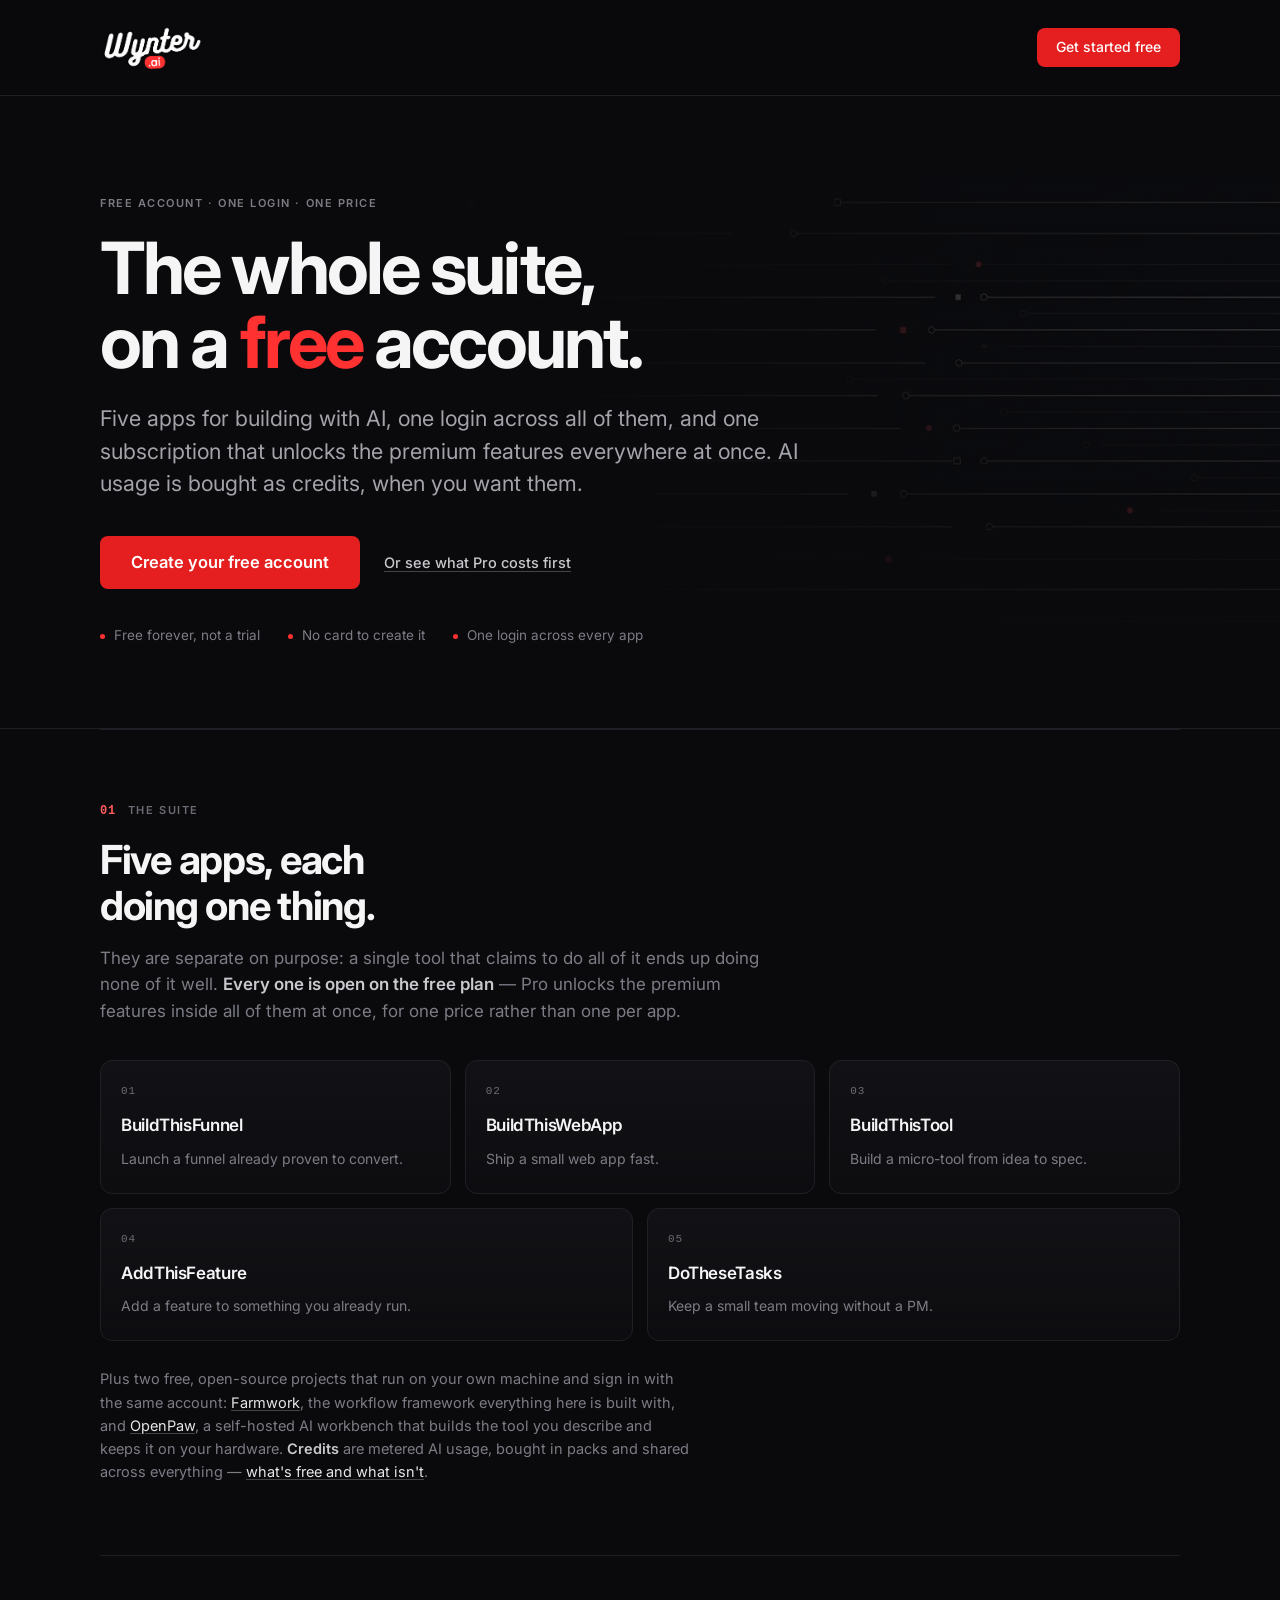
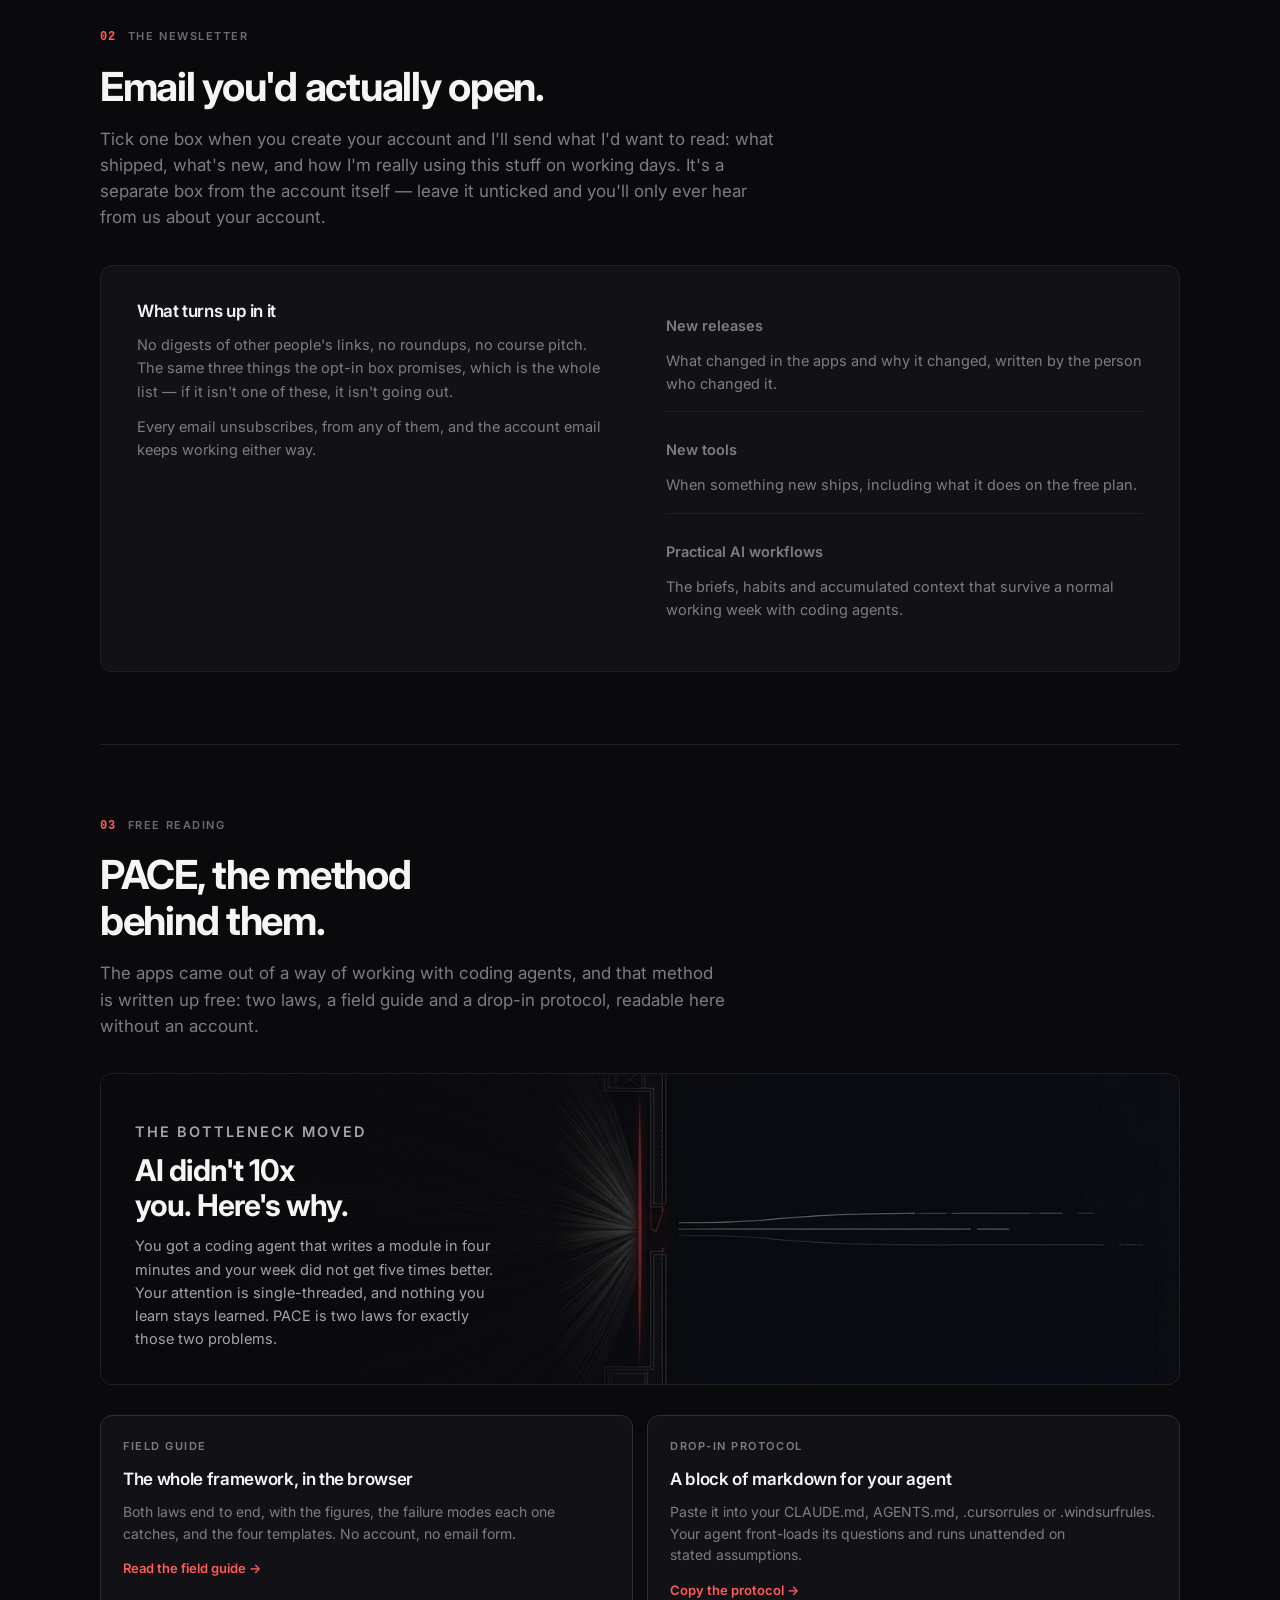
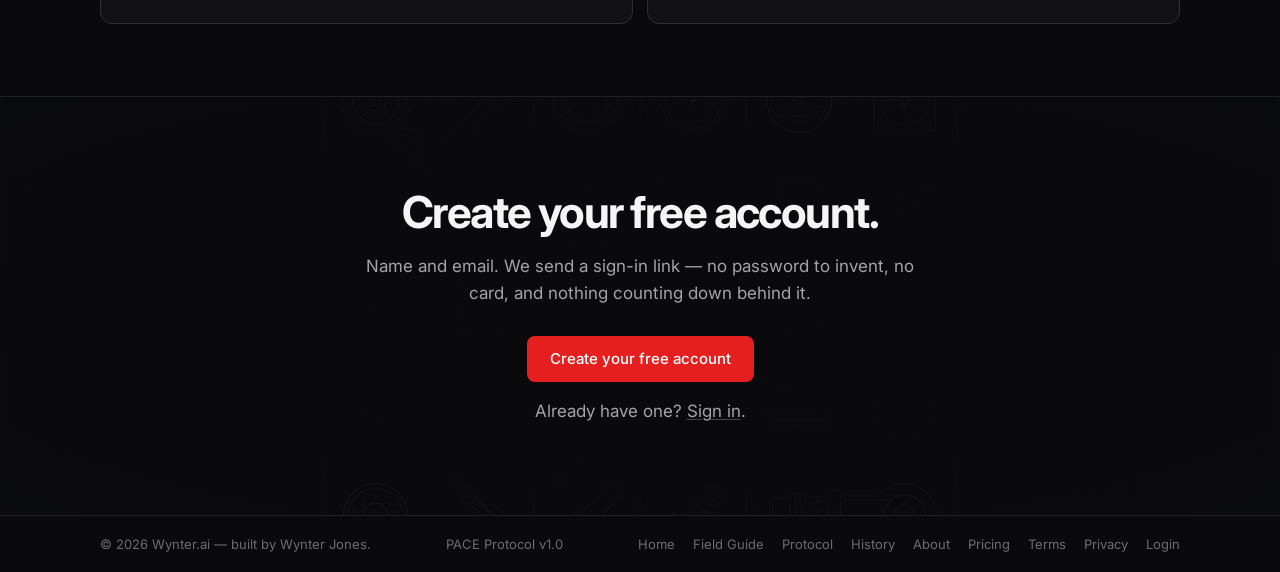
==== commit e971e9d4: "Sell the suite, not the framework; add /history Four changes to the sales copy and the nav.  Always " ====
--- a/index.html
+++ b/index.html
@@ -4,7 +4,7 @@
 <meta charset="utf-8">
 <meta name="viewport" content="width=device-width, initial-scale=1">
 <title>One free account, the whole suite — Wynter.ai</title>
-<meta name="description" content="Five apps for building with AI, the PACE field guide and drop-in protocol, and a newsletter on working with coding agents. One free account opens all of it — no card, no trial clock.">
+<meta name="description" content="Five apps for building with AI, one login across all of them, and one $28/mo subscription that unlocks the premium features everywhere at once. One free account opens all of it — no card, no trial clock.">
 <link rel="canonical" href="https://wynter.ai/">
 <meta name="theme-color" content="#0a0a0d">
 <meta name="author" content="Wynter Jones">
@@ -13,14 +13,14 @@
 <meta property="og:site_name" content="Wynter.ai">
 <meta property="og:url" content="https://wynter.ai/">
 <meta property="og:title" content="One free account, the whole suite">
-<meta property="og:description" content="Five apps for building with AI, the PACE field guide and protocol, and a newsletter on working with coding agents. One free account opens all of it.">
+<meta property="og:description" content="Five apps for building with AI, one login across all of them, and one subscription that unlocks the premium features everywhere at once. One free account opens all of it.">
 <meta property="og:image" content="https://wynter.ai/assets/og.png">
 <meta property="og:image:width" content="1200">
 <meta property="og:image:height" content="630">
 <meta property="og:image:alt" content="Wynter.ai — the agentic engineer's toolkit">
 <meta name="twitter:card" content="summary_large_image">
 <meta name="twitter:title" content="One free account, the whole suite">
-<meta name="twitter:description" content="Five apps for building with AI, the PACE field guide and protocol, and a newsletter on working with coding agents. One free account opens all of it.">
+<meta name="twitter:description" content="Five apps for building with AI, one login across all of them, and one subscription that unlocks the premium features everywhere at once. One free account opens all of it.">
 <meta name="twitter:image" content="https://wynter.ai/assets/og.png">
 
 <link rel="icon" href="/assets/favicon.ico" sizes="32x32">
@@ -36,8 +36,8 @@
      CSS background, which the preload scanner will not find on its own. -->
 <link rel="preload" as="image" href="/assets/pace/divider-02-parallel-web.webp">
 <link rel="stylesheet" href="https://fonts.googleapis.com/css2?family=Inter:wght@400;500;600;700&display=swap">
-<link rel="stylesheet" href="/styles.css?v=20260804">
-<link rel="stylesheet" href="/home.css?v=20260804">
+<link rel="stylesheet" href="/styles.css?v=20260806">
+<link rel="stylesheet" href="/home.css?v=20260806">
 
 <script type="application/ld+json">
 {
@@ -56,7 +56,7 @@
       "@id": "https://wynter.ai/#site",
       "url": "https://wynter.ai/",
       "name": "Wynter.ai",
-      "description": "A suite of apps for building with AI, the free PACE framework, and a newsletter on working with coding agents. One free account opens all of it.",
+      "description": "A suite of apps for building with AI on one account, one subscription and one shared credit balance. One free account opens all of it.",
       "publisher": { "@id": "https://wynter.ai/#org" }
     },
     {
@@ -64,7 +64,7 @@
       "@id": "https://wynter.ai/#webpage",
       "url": "https://wynter.ai/",
       "name": "One free account, the whole suite — Wynter.ai",
-      "description": "Five apps for building with AI, the PACE field guide and drop-in protocol, and a newsletter on working with coding agents. One free account opens all of it.",
+      "description": "Five apps for building with AI, one login across all of them, and one subscription that unlocks the premium features everywhere at once. One free account opens all of it.",
       "inLanguage": "en",
       "isPartOf": { "@id": "https://wynter.ai/#site" },
       "publisher": { "@id": "https://wynter.ai/#org" },
@@ -93,8 +93,14 @@
     <details class="nav-menu">
       <summary class="nav-toggle">Menu</summary>
       <nav class="nav" aria-label="Main">
-        <a href="/pace/guide/">Guide</a>
-        <a href="/pace/protocol/">Protocol</a>
+        <details class="nav-drop">
+          <summary class="nav-drop-toggle">Learn</summary>
+          <div class="nav-drop-panel">
+            <a href="/pace/guide/">Field Guide</a>
+            <a href="/pace/protocol/">Protocol</a>
+          </div>
+        </details>
+        <a href="/history">History</a>
         <a href="/about">About</a>
         <a href="/pricing">Pricing</a>
         <a href="https://account.wynter.ai/login">Login</a>
@@ -111,17 +117,17 @@
        and collects does neither well. -->
   <section class="home-hero" aria-labelledby="home-title">
     <div class="shell">
-      <p class="eyebrow">Free account &middot; Newsletter &middot; PACE</p>
+      <p class="eyebrow">Free account &middot; One login &middot; One price</p>
       <h1 class="home-title" id="home-title">The whole suite, on a <em>free</em> account.</h1>
       <p class="home-lede">
-        Five apps for building with AI, the <strong>PACE</strong> field guide and
-        protocol, and a newsletter about what actually works with coding agents.
-        One account opens all of&nbsp;it.
+        Five apps for building with AI, one login across all of them, and one
+        subscription that unlocks the premium features everywhere at once. AI
+        usage is bought as credits, when you want&nbsp;them.
       </p>
 
       <p class="home-actions">
         <a class="btn btn-primary btn-xl" href="/signup/">Create your free account</a>
-        <a class="home-alt" href="/pace/guide/">Or read the field guide first</a>
+        <a class="home-alt" href="/pricing">Or see what Pro costs first</a>
       </p>
 
       <ul class="home-facts">
@@ -239,18 +245,19 @@
       </div>
     </section>
 
-    <!-- PACE, compressed. The full argument is /pace/guide/ — this is the
-         reason to click through, not a second copy of the guide. -->
+    <!-- PACE, compressed to the hook and the two links. The full argument is
+         /pace/guide/ — this is the reason to click through, not a second copy
+         of the guide, and not the site's thesis either. -->
     <section class="band" aria-labelledby="pace-title">
       <p class="band-mark">
         <span class="band-n">03</span>
-        <span class="band-label">The method</span>
-      </p>
-      <h2 class="band-title" id="pace-title">PACE, free and complete.</h2>
+        <span class="band-label">Free reading</span>
+      </p>
+      <h2 class="band-title" id="pace-title">PACE, the method behind them.</h2>
       <p class="band-sub">
-        The framework costs nothing and always will. Both laws, the field guide
-        and the protocol are published here in full, readable without an
-        account, with nothing held back for a paid&nbsp;tier.
+        The apps came out of a way of working with coding agents, and that
+        method is written up free: two laws, a field guide and a drop-in
+        protocol, readable here without an&nbsp;account.
       </p>
 
       <div class="pace-banner">
@@ -266,25 +273,6 @@
         </div>
       </div>
 
-      <ul class="laws-brief">
-        <li>
-          <p class="law-name"><span>Law one</span>Act in Parallel</p>
-          <p class="law-line">
-            Your agents can run concurrently. You can't. So stop being the thing
-            they wait on: give a task enough context to run for an hour, and get
-            every blocking question answered before it&nbsp;starts.
-          </p>
-        </li>
-        <li>
-          <p class="law-name"><span>Law two</span>Compound Effort</p>
-          <p class="law-line">
-            If your tenth task isn't faster than your first, you don't have a
-            system — you have a habit. Fix the context that produced a wrong
-            answer, not just the&nbsp;answer.
-          </p>
-        </li>
-      </ul>
-
       <div class="res">
         <a class="res-card" href="/pace/guide/">
           <p class="res-kind">Field guide</p>
@@ -334,6 +322,7 @@
       <a href="/">Home</a>
       <a href="/pace/guide/">Field Guide</a>
       <a href="/pace/protocol/">Protocol</a>
+      <a href="/history">History</a>
       <a href="/about">About</a>
       <a href="/pricing">Pricing</a>
       <a href="/terms">Terms</a>
@@ -343,6 +332,6 @@
   </div>
 </footer>
 
-<script src="/site.js?v=20260804" defer></script>
+<script src="/site.js?v=20260806" defer></script>
 </body>
 </html>
--- a/styles.css
+++ b/styles.css
@@ -287,6 +287,76 @@
 }
 .nav a:not(.btn):hover { color: var(--ink-50); background: var(--ink-850); }
 .nav a[aria-current="page"] { color: var(--ink-50); }
+
+/* "Learn" — the guide and the protocol, folded behind one label. A disclosure
+   widget, deliberately not an ARIA menu: no role="menu" and no aria-haspopup,
+   because this implements neither the matching roles nor the arrow-key
+   contract, and claiming either is a promise to a screen reader we do not keep.
+   <details> is the same mechanism the phone nav already uses and it opens with
+   no JavaScript, which matters on a site whose CSP refuses inline script.
+   Anchor positioning would be the modern way to tether the panel, but Firefox
+   and Safari don't ship it and the only polyfill is a CDN script that same CSP
+   would block — the panel hangs off a trigger in a known spot, so a plain
+   offset is the honest tool here. */
+.nav-drop { position: relative; }
+
+/* Every declaration below matches `.nav a:not(.btn)`: the trigger sits in a row
+   of links and any difference in padding, weight or colour reads as a mistake
+   rather than a distinction. */
+.nav-drop-toggle {
+  display: inline-flex;
+  align-items: center;
+  gap: 6px;
+  padding: 8px 12px;
+  border-radius: var(--radius-btn);
+  font-size: 14px;
+  font-weight: 500;
+  color: var(--ink-300);
+  cursor: pointer;
+  user-select: none;
+  transition: color 0.15s, background-color 0.15s;
+  list-style: none;
+}
+.nav-drop-toggle::-webkit-details-marker { display: none; }
+.nav-drop-toggle:hover { color: var(--ink-50); background: var(--ink-850); }
+.nav-drop[open] > .nav-drop-toggle { color: var(--ink-50); }
+
+/* On the guide and the protocol the current page is inside the closed panel,
+   so the trigger has to carry the marker or the nav shows nothing selected. */
+.nav-drop:has([aria-current="page"]) > .nav-drop-toggle { color: var(--ink-50); }
+
+/* The same chevron as the phone toggle, at link scale. */
+.nav-drop-toggle::after {
+  content: "";
+  width: 6px;
+  height: 6px;
+  margin-top: -3px;
+  border-right: 2px solid currentColor;
+  border-bottom: 2px solid currentColor;
+  transform: rotate(45deg);
+  transition: transform 0.15s;
+}
+.nav-drop[open] > .nav-drop-toggle::after { transform: rotate(-135deg); margin-top: 2px; }
+
+.nav-drop-panel {
+  position: absolute;
+  top: calc(100% + 8px);
+  /* Right-aligned: the trigger sits in the right-hand cluster of the bar, and a
+     left-aligned panel is the one that runs off the edge. */
+  right: 0;
+  z-index: 1;
+  min-width: 176px;
+  display: flex;
+  flex-direction: column;
+  gap: 2px;
+  padding: 6px;
+  background: var(--ink-950);
+  border: 1px solid var(--ink-800);
+  border-radius: var(--radius-btn);
+  box-shadow: 0 12px 24px rgba(0, 0, 0, 0.45);
+}
+
+.nav-drop-panel a:not(.btn) { white-space: nowrap; }
 
 /* The phone's one nav control. Styled as a quiet secondary button so the red
    CTA beside it stays the only thing in the header asking to be pressed. */
@@ -974,6 +1044,29 @@
 
   .nav-menu > .nav a:not(.btn) { padding: 11px 10px; font-size: 15px; }
 
+  /* Inside the phone panel the dropdown expands in place. A second absolutely
+     positioned layer nested in one that is already absolute has nothing sane to
+     hang off — it would sit over the links beside it or past the screen edge —
+     and there is no width pressure here to hide from anyway: the panel is
+     already a column, so the two entries just indent under their heading. */
+  .nav-drop { width: 100%; }
+  .nav-drop-toggle {
+    justify-content: space-between;
+    padding: 11px 10px;
+    font-size: 15px;
+  }
+  .nav-drop-panel {
+    position: static;
+    min-width: 0;
+    margin: 2px 0 4px 10px;
+    padding: 0 0 0 12px;
+    background: none;
+    border: 0;
+    border-left: 1px solid var(--ink-800);
+    border-radius: 0;
+    box-shadow: none;
+  }
+
   /* Row two, in full. The CTA is the one item left in the bar whose label
      cannot break — `white-space: nowrap` on `.btn` is what keeps "Get started
      free" from becoming two lines of button — so it is the only thing that
--- a/home.css
+++ b/home.css
@@ -371,36 +371,6 @@
   color: var(--ink-300);
 }
 
-/* The two laws, stated once each. The full argument is the field guide's job;
-   here they only have to be legible enough to be worth the click. */
-.laws-brief {
-  margin-top: 28px;
-  display: grid;
-  grid-template-columns: repeat(auto-fit, minmax(min(100%, 300px), 1fr));
-  gap: 26px 44px;
-  list-style: none;
-  padding: 0;
-}
-
-.law-name {
-  font-size: 1.0625rem;
-  font-weight: 600;
-  letter-spacing: -0.02em;
-  color: var(--ink-50);
-}
-
-.law-name span {
-  display: block;
-  margin-bottom: 6px;
-  font-size: 11px;
-  font-weight: 600;
-  letter-spacing: 0.14em;
-  text-transform: uppercase;
-  color: var(--signal-400);
-}
-
-.law-line { margin-top: 8px; font-size: 14.5px; line-height: 1.6; color: var(--ink-400); }
-
 /* ---------------------------------------------------- the two resources */
 
 .res {
